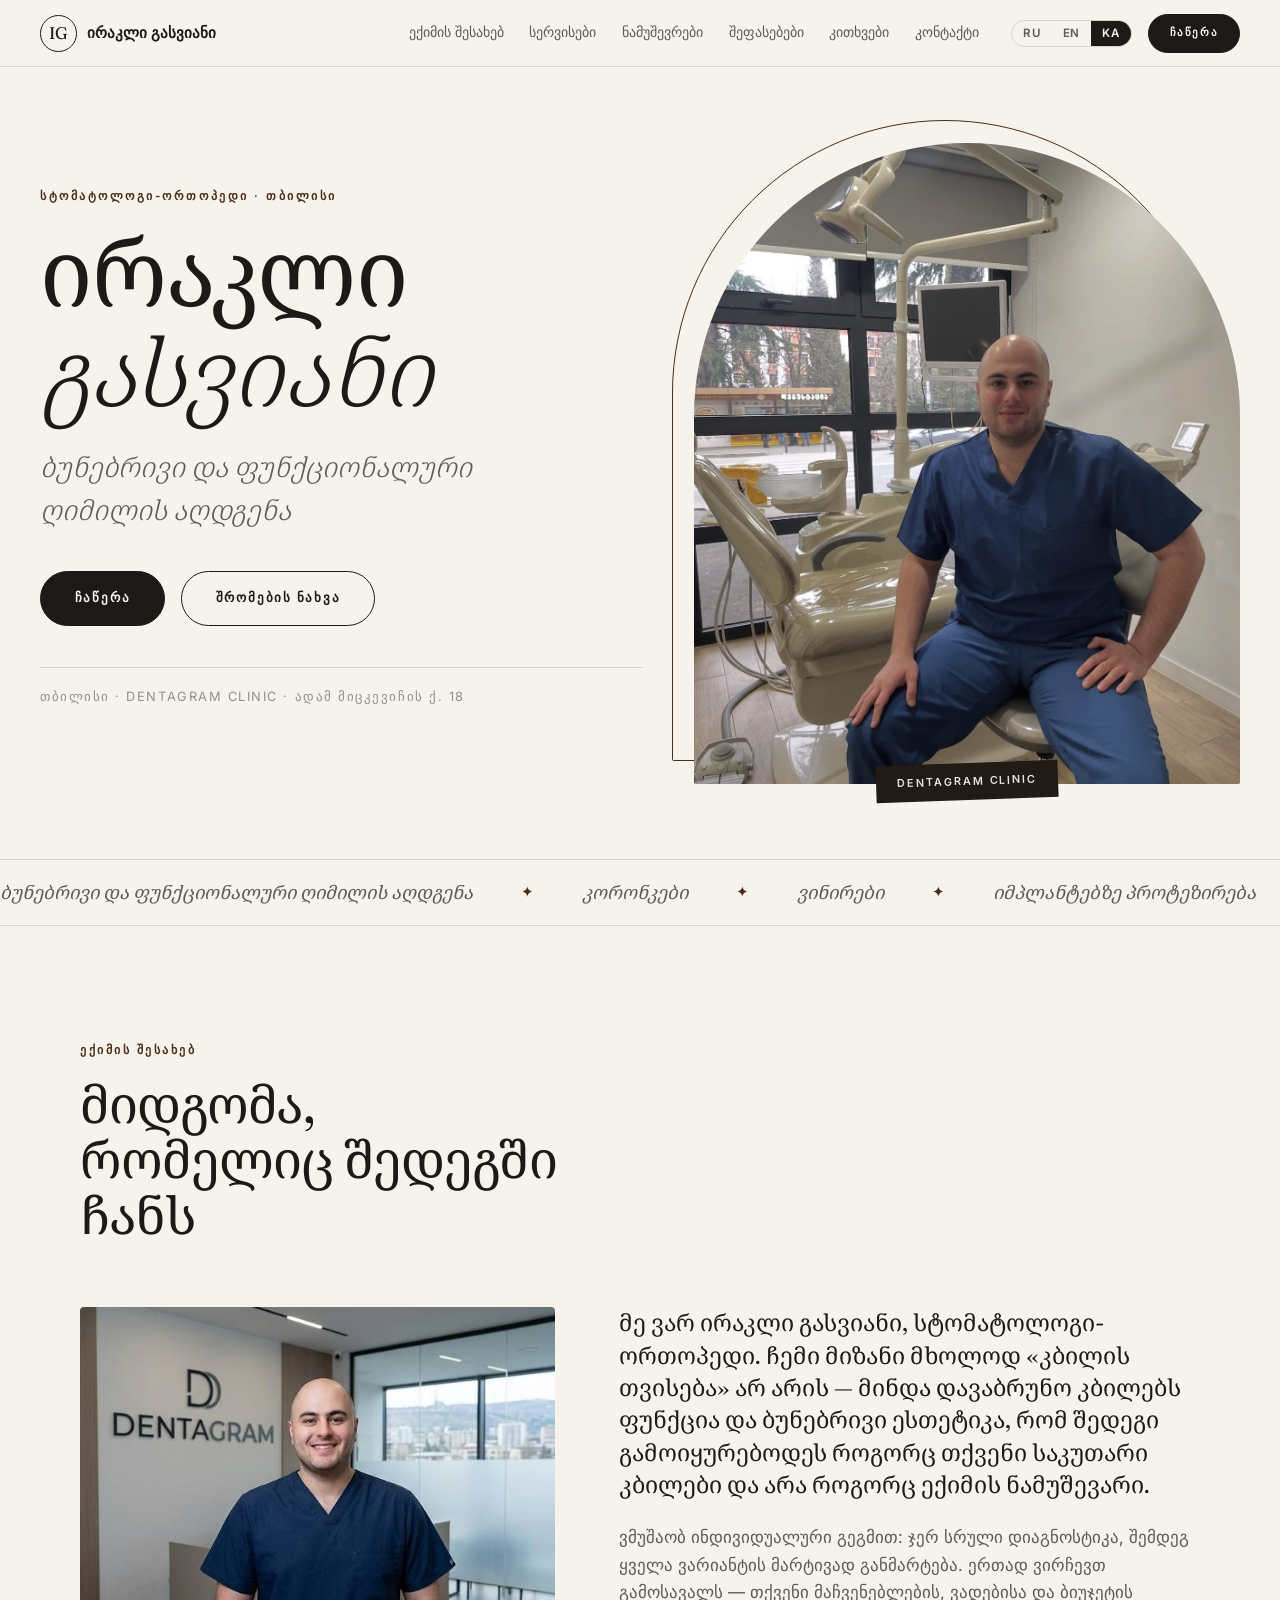
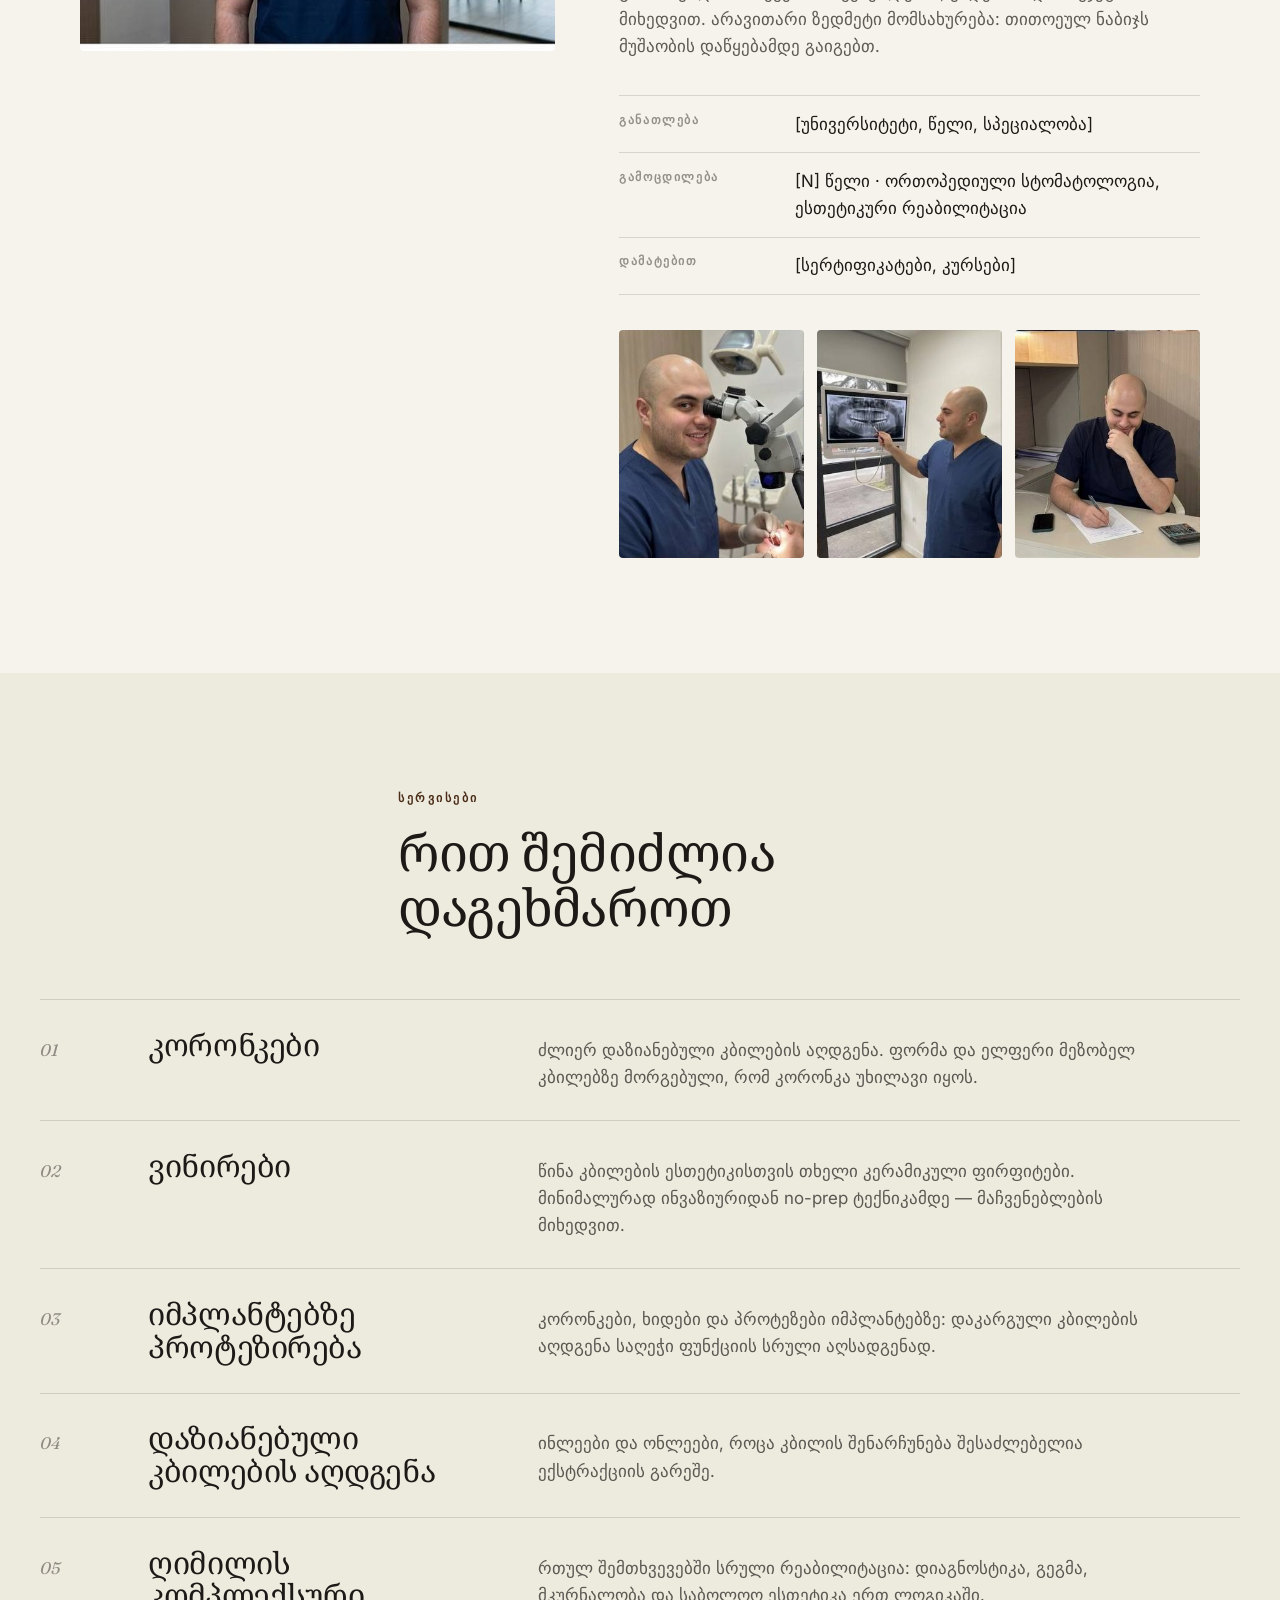
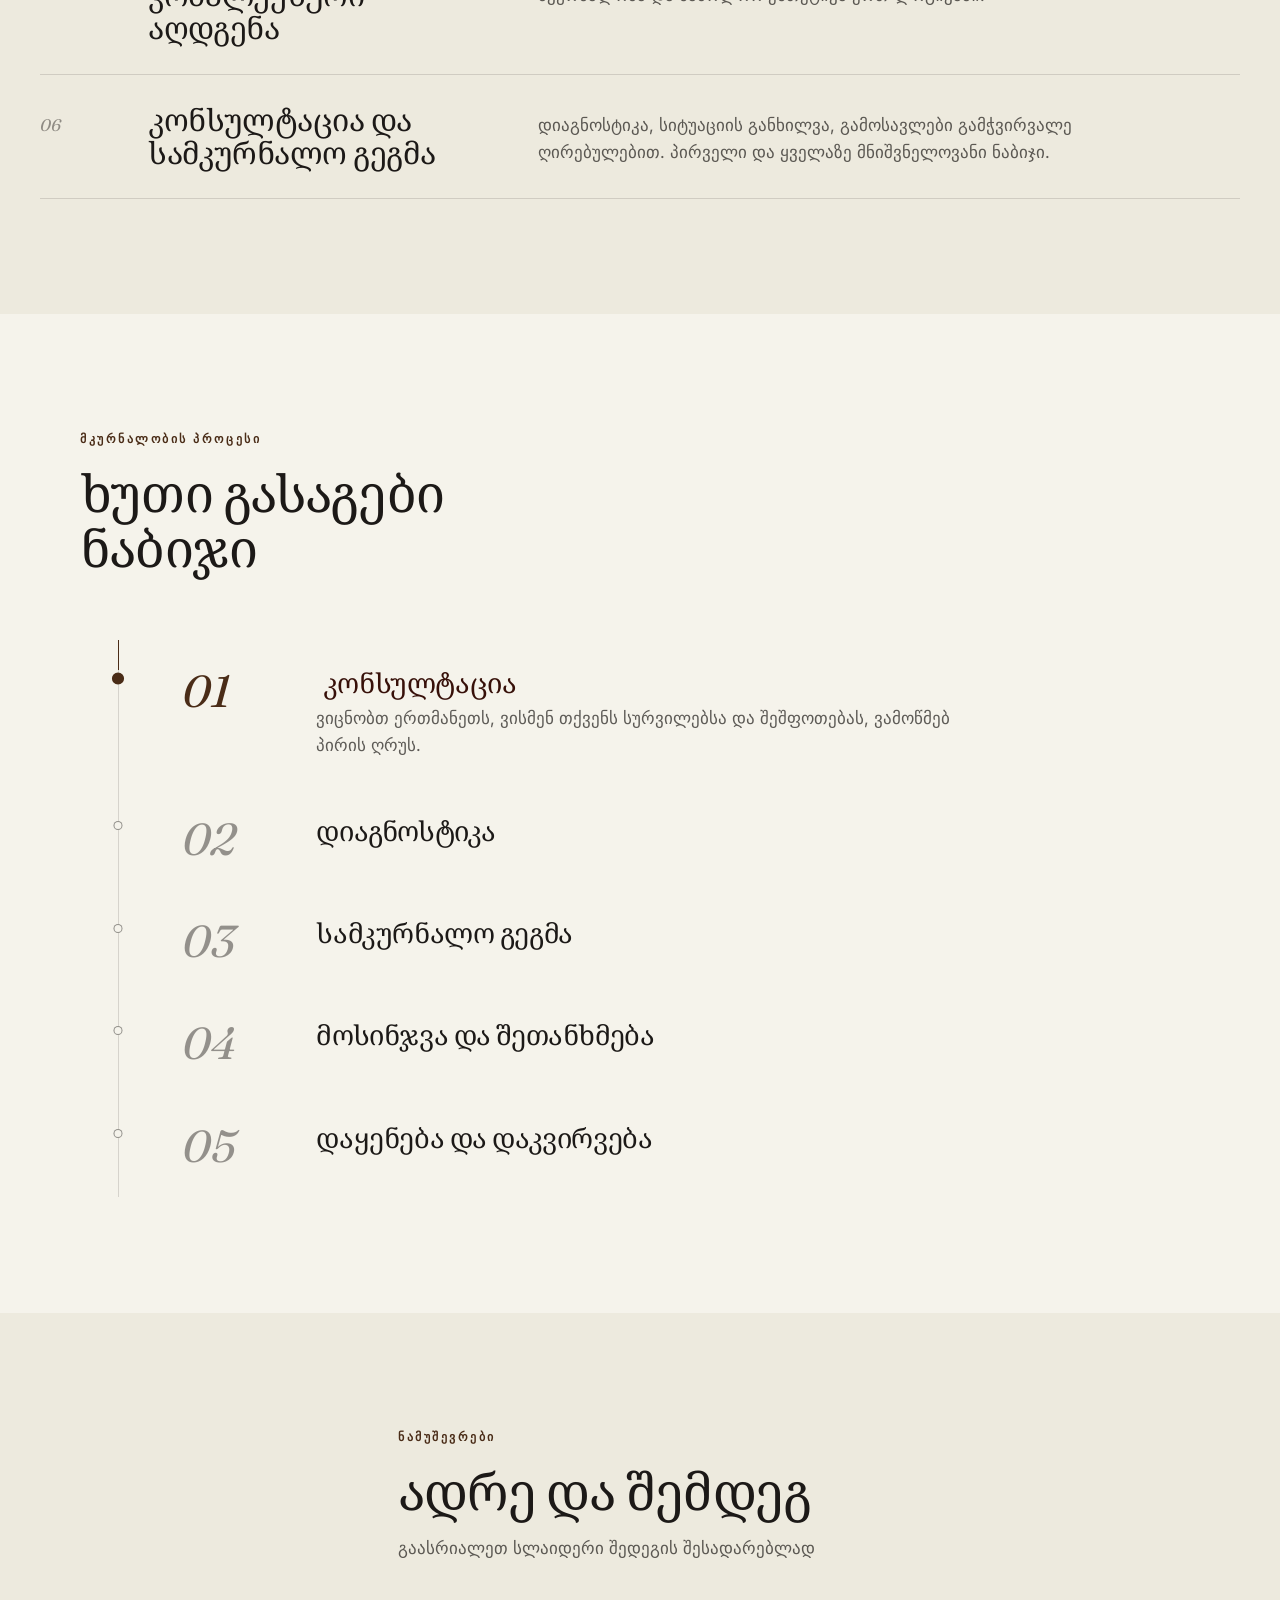
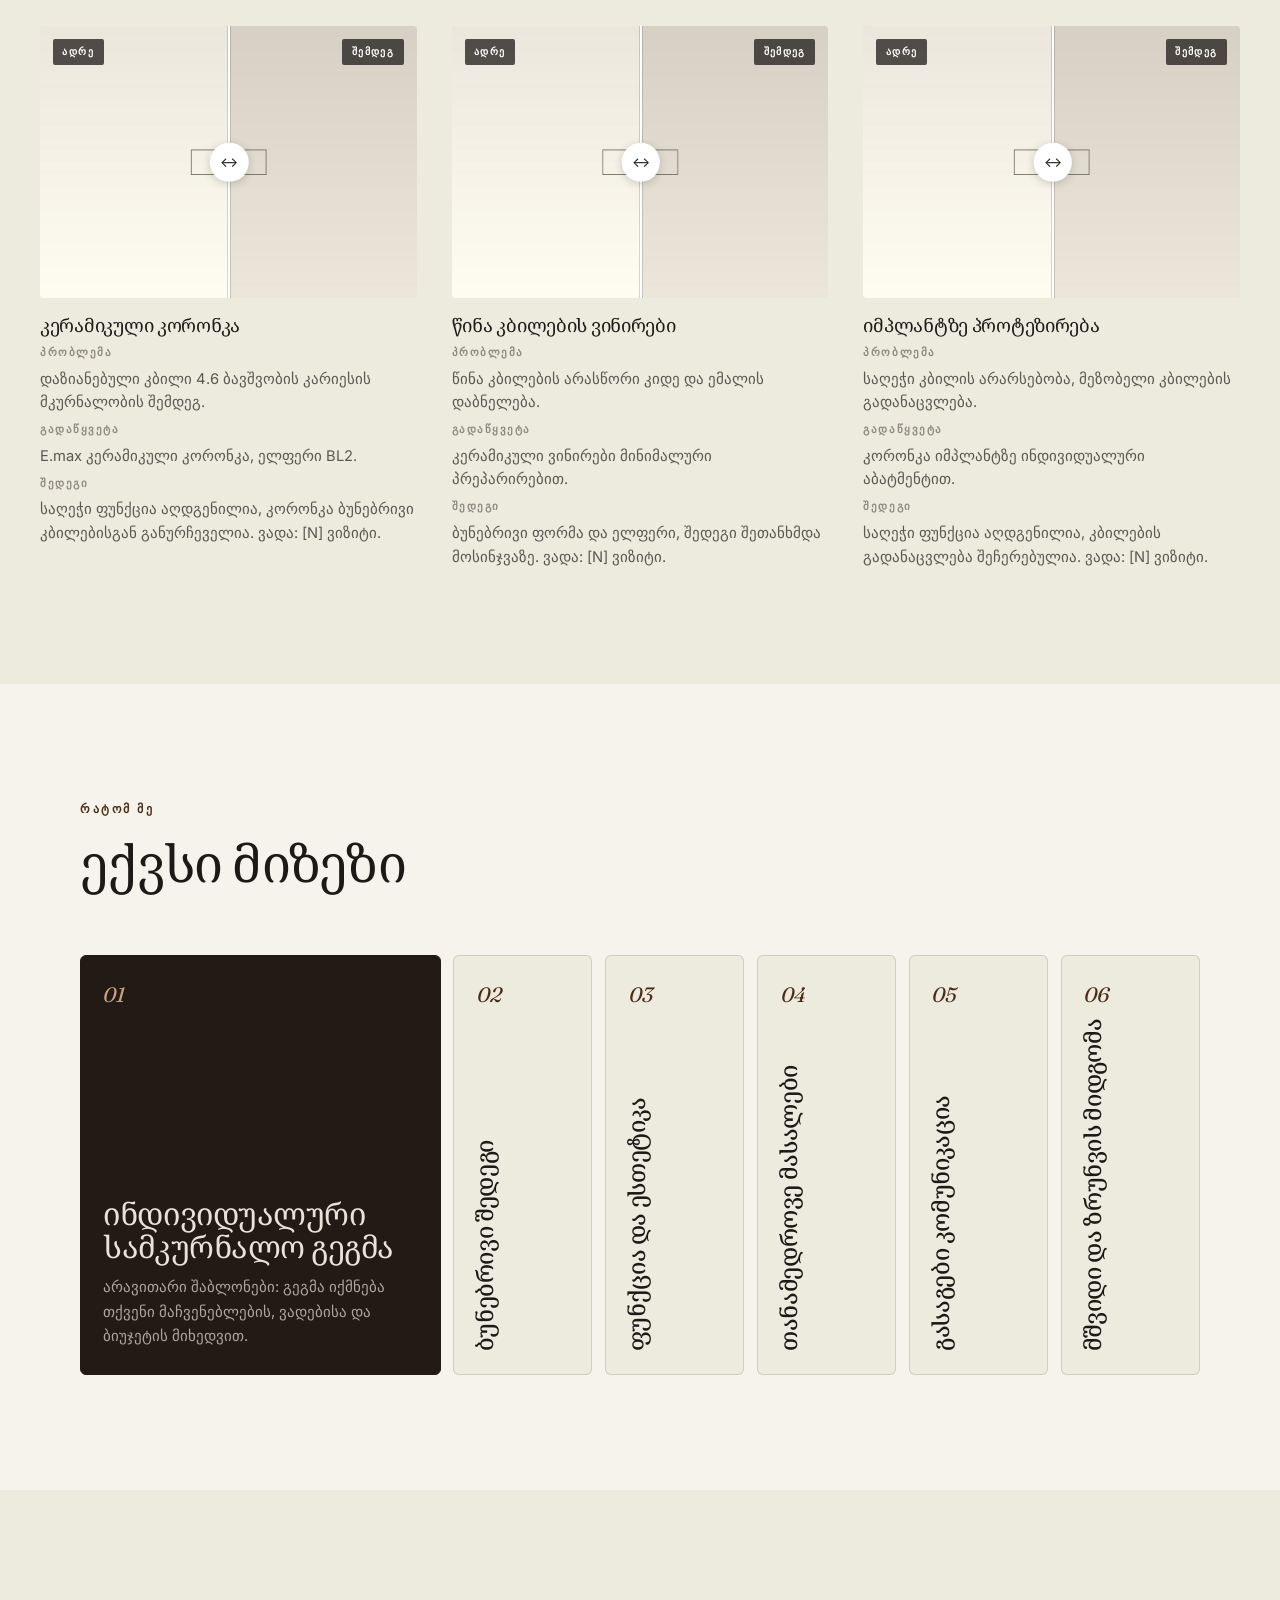
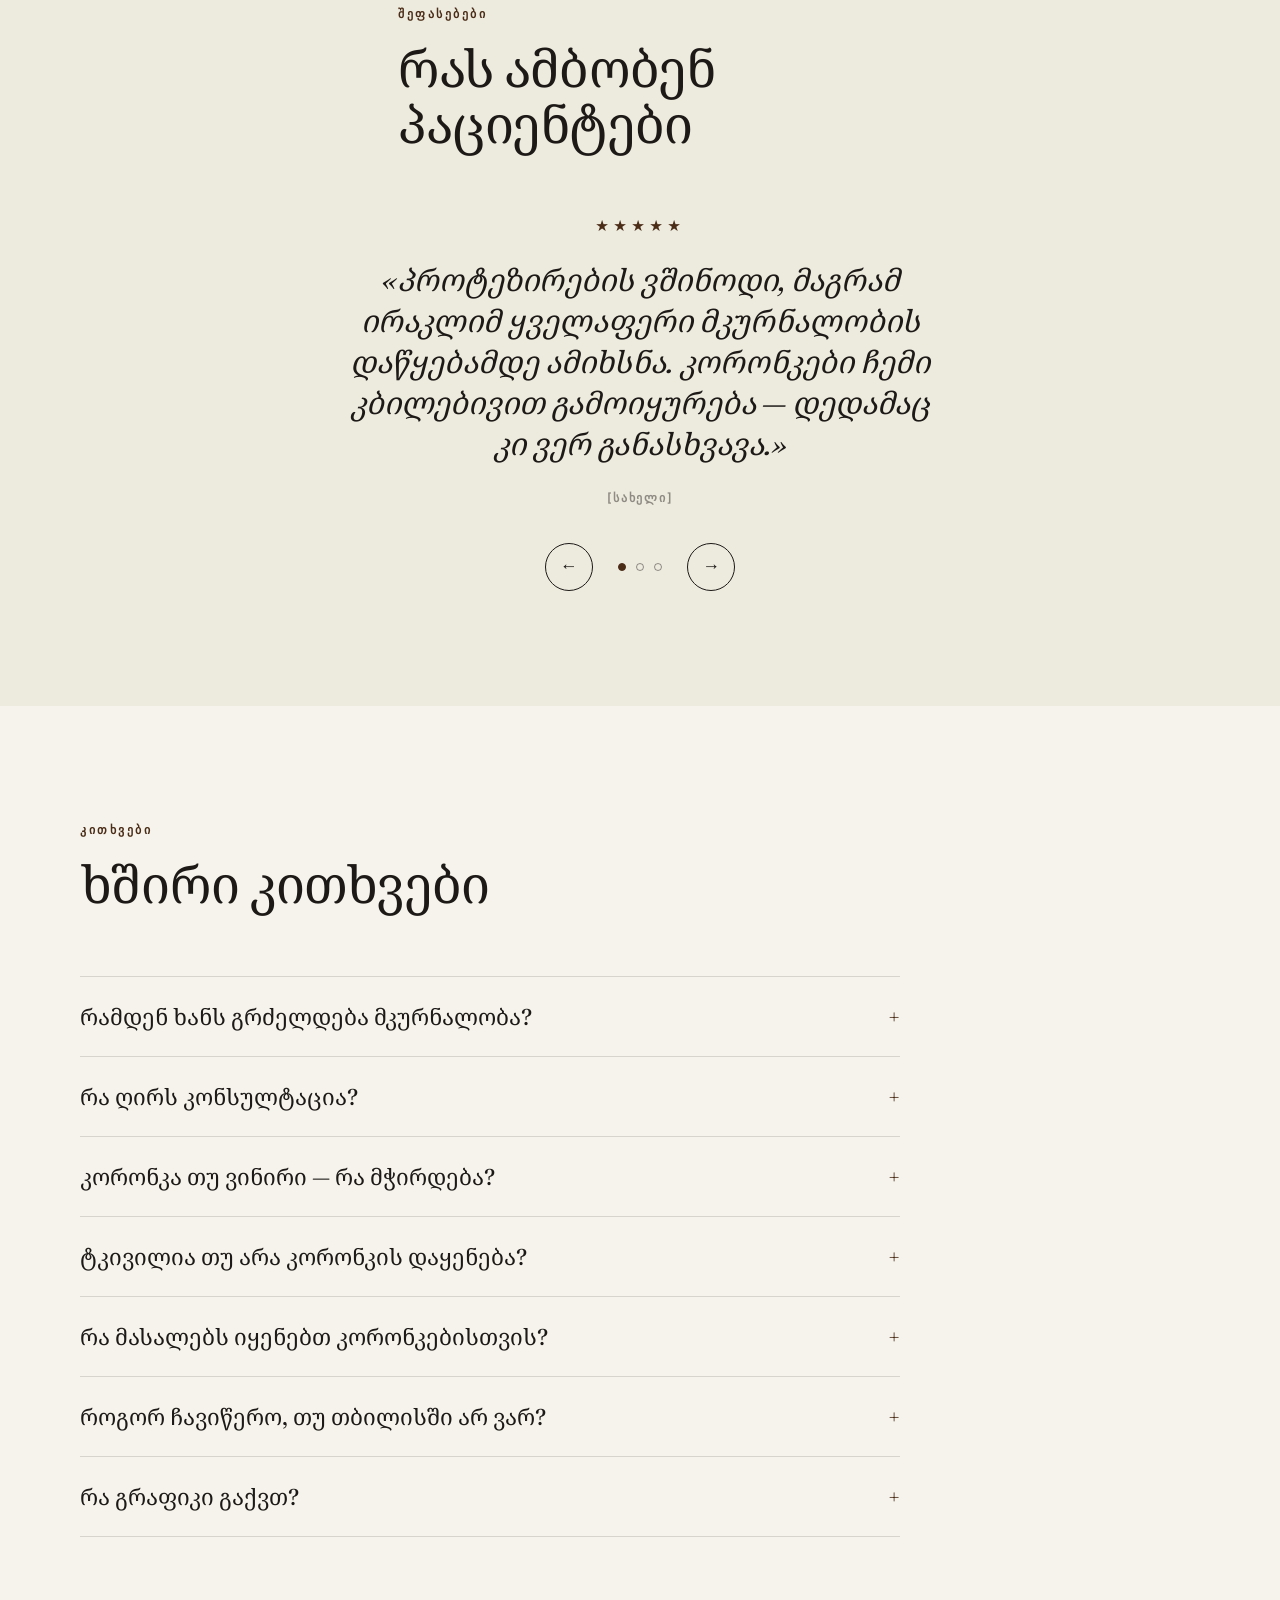
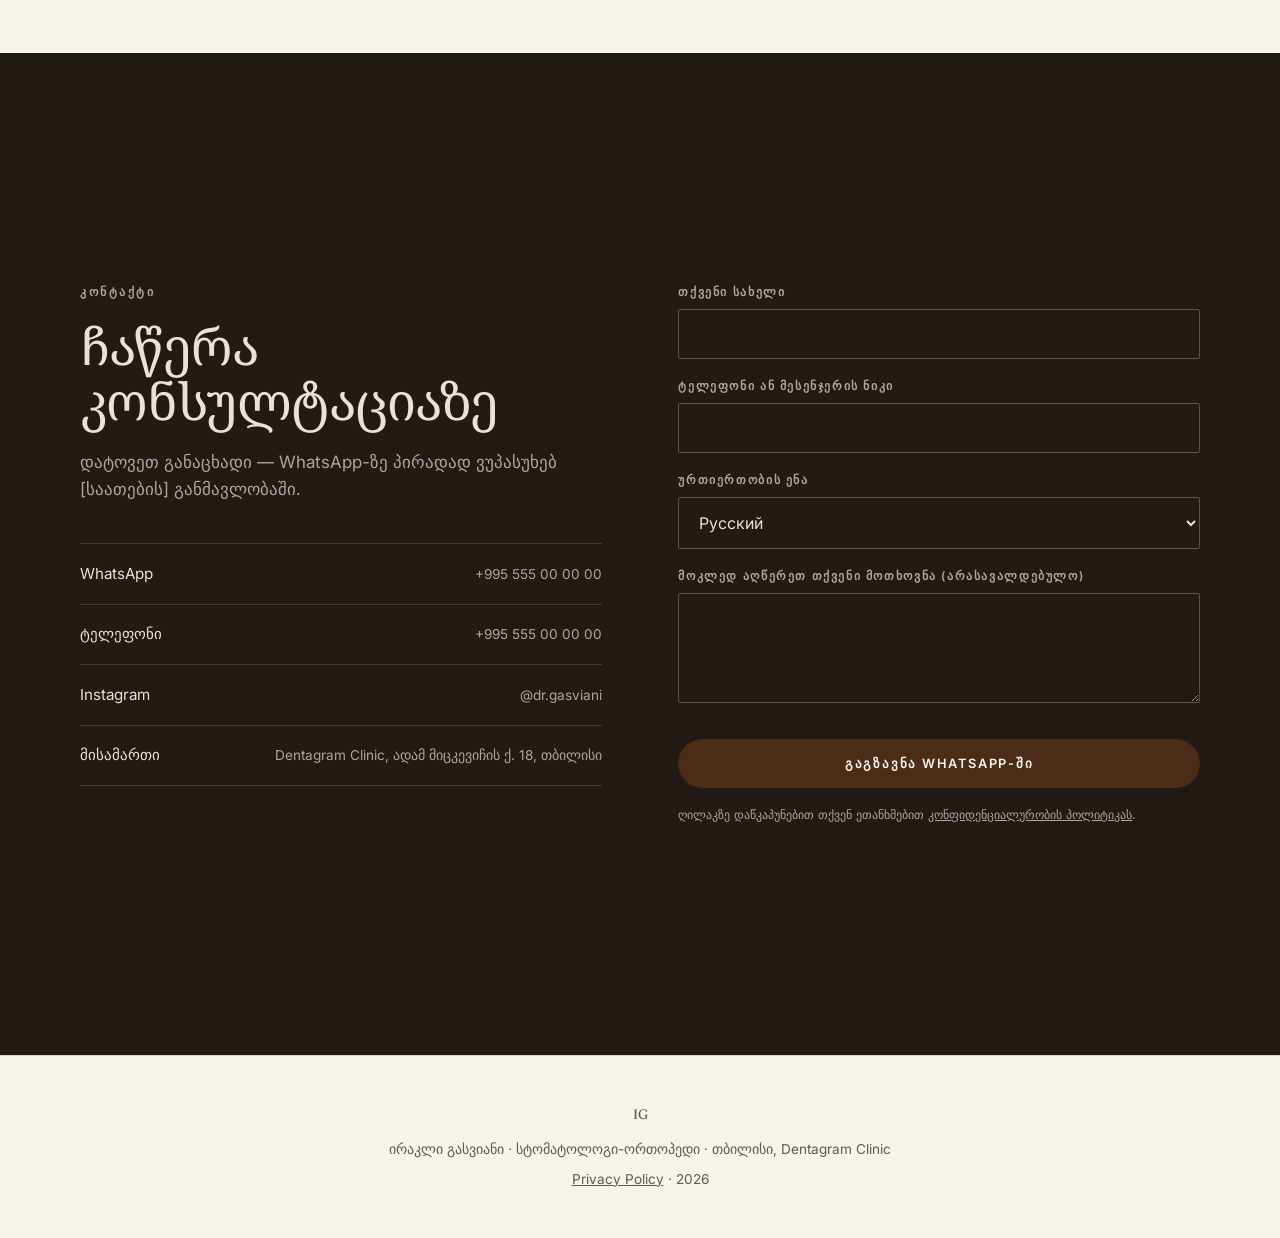
==== index.html @ 5527800e "Initial commit" ====
<!DOCTYPE html>
<html lang="ka">
<head>
<meta charset="UTF-8">
<meta name="viewport" content="width=device-width, initial-scale=1.0">

<!-- ===== SEO: title/description переключаются из js/i18n.js при смене языка.
     При переносе на свой домен замените BASE_URL в js/config.js — canonical/hreflang соберутся автоматически. ===== -->
<title>ირაკლი გასვიანი — სტომატოლოგი-ორთოპედი თბილისში | Dentagram Clinic</title>
<meta name="description" content="ირაკლი გასვიანი — სტომატოლოგი-ორთოპედი თბილისში (Dentagram Clinic). კორონკები, ვინირები, იმპლანტებზე პროტეზირება. ბუნებრივი შედეგი და გასაგები სამკურნალო გეგმა.">
<link rel="canonical" id="canonical" href="./">
<link rel="alternate" hreflang="ru" href="./?lang=ru">
<link rel="alternate" hreflang="en" href="./?lang=en">
<link rel="alternate" hreflang="ka" href="./?lang=ka">
<link rel="alternate" hreflang="x-default" href="./">

<meta property="og:type" content="website">
<meta property="og:site_name" content="Dr. Irakli Gasviani">
<meta property="og:title" id="og-title" content="ირაკლი გასვიანი — სტომატოლოგი-ორთოპედი თბილისში">
<meta property="og:description" id="og-desc" content="ბუნებრივი და ფუნქციონალური ღიმილის აღდგენა. Dentagram Clinic, თბილისი.">
<meta property="og:image" content="assets/img/hero.jpg">
<meta name="twitter:card" content="summary_large_image">

<link rel="icon" href="assets/favicon.svg" type="image/svg+xml">

<!-- Schema.org: Dentist -->
<script type="application/ld+json" id="schema-org">
{
  "@context": "https://schema.org",
  "@type": "Dentist",
  "name": "Irakli Gasviani",
  "jobTitle": "Dental Prosthodontist",
  "image": "assets/img/hero.jpg",
  "url": "./",
  "worksFor": { "@type": "MedicalClinic", "name": "Dentagram Clinic" },
  "address": {
    "@type": "PostalAddress",
    "streetAddress": "18 Adam Mitskevichi St.",
    "addressLocality": "Tbilisi",
    "addressCountry": "GE"
  },
  "geo": { "@type": "GeoCoordinates", "latitude": 41.7151, "longitude": 44.8271 },
  "medicalSpecialty": "Prosthodontics",
  "availableLanguage": ["ru", "en", "ka"],
  "sameAs": []
}
</script>

<link rel="preconnect" href="https://fonts.googleapis.com">
<link rel="preconnect" href="https://fonts.gstatic.com" crossorigin>
<link href="https://fonts.googleapis.com/css2?family=Fraunces:ital,opsz,wght@0,9..144,300;0,9..144,400;0,9..144,500;1,9..144,300;1,9..144,400&family=Inter:wght@400;500;600&family=Noto+Serif+Georgian:wght@300;400;500&family=FiraGO:wght@400;500;600&display=swap" rel="stylesheet">
<link rel="stylesheet" href="css/style.css">
</head>
<body>

<!-- ===================== HEADER ===================== -->
<header class="site-header" id="siteHeader">
  <div class="header-inner">
    <a href="#top" class="brand" aria-label="Dr. Irakli Gasviani">
      <span class="brand-mark">IG</span>
      <span class="brand-text" data-i18n="brand">Ираклий Гасвиани</span>
    </a>
    <nav class="main-nav" id="mainNav" aria-label="Navigation">
      <a href="#about" data-i18n="nav.about">О враче</a>
      <a href="#services" data-i18n="nav.services">Услуги</a>
      <a href="#cases" data-i18n="nav.cases">Работы</a>
      <a href="#reviews" data-i18n="nav.reviews">Отзывы</a>
      <a href="#faq" data-i18n="nav.faq">Вопросы</a>
      <a href="#contact" data-i18n="nav.contact">Контакты</a>
    </nav>
    <div class="header-right">
      <div class="lang-switch" role="group" aria-label="Language">
        <button type="button" data-lang="ru" class="lang-btn active">RU</button>
        <button type="button" data-lang="en" class="lang-btn">EN</button>
        <button type="button" data-lang="ka" class="lang-btn">KA</button>
      </div>
      <a href="#contact" class="btn btn-solid btn-sm header-cta" data-i18n="nav.book">Записаться</a>
      <button class="nav-toggle" id="navToggle" aria-label="Menu" aria-expanded="false">
        <span></span><span></span>
      </button>
    </div>
  </div>
</header>
<nav class="mobile-nav" id="mobileNav" aria-label="Mobile navigation">
  <a href="#about" data-i18n="nav.about">О враче</a>
  <a href="#services" data-i18n="nav.services">Услуги</a>
  <a href="#cases" data-i18n="nav.cases">Работы</a>
  <a href="#reviews" data-i18n="nav.reviews">Отзывы</a>
  <a href="#faq" data-i18n="nav.faq">Вопросы</a>
  <a href="#contact" data-i18n="nav.contact">Контакты</a>
</nav>

<main id="top">

  <!-- ===================== 1. HERO ===================== -->
  <section class="hero">
    <div class="hero-text">
      <p class="eyebrow" data-i18n="hero.eyebrow">Стоматолог-ортопед · Тбилиси</p>
      <h1 class="hero-title"><span data-i18n="hero.name">Ираклий</span> <em data-i18n="hero.surname">Гасвиани</em></h1>
      <p class="hero-slogan" data-i18n="hero.slogan">Естественное и функциональное восстановление улыбки</p>
      <div class="hero-actions">
        <a href="#contact" class="btn btn-solid" data-i18n="hero.cta1">Записаться</a>
        <a href="#cases" class="btn btn-outline" data-i18n="hero.cta2">Посмотреть работы</a>
      </div>
      <p class="hero-loc" data-i18n="hero.loc">Tbilisi · Dentagram Clinic · ул. Адама Мицкевича, 18</p>
    </div>
    <figure class="hero-photo">
      <div class="hero-photo-frame">
        <img src="assets/img/hero.jpg" alt="Ираклий Гасвиани — стоматолог-ортопед, Dentagram Clinic" width="1206" height="1491" fetchpriority="high">
      </div>
      <div class="hero-arch" aria-hidden="true"></div>
      <figcaption class="hero-badge" data-i18n="hero.badge">Dentagram Clinic</figcaption>
    </figure>
  </section>

  <!-- Бегущая строка -->
  <div class="marquee" aria-hidden="true">
    <div class="marquee-track" id="marqueeTrack"></div>
  </div>

  <!-- ===================== 2. О ВРАЧЕ ===================== -->
  <section class="section" id="about">
    <div class="section-head">
      <p class="eyebrow" data-i18n="about.eyebrow">О враче</p>
      <h2 data-i18n="about.title">Подход, который виден в результате</h2>
    </div>
    <div class="about-grid">
      <figure class="about-photo">
        <img src="assets/img/about.jpg" alt="Ираклий Гасвиани в клинике Dentagram" width="588" height="426" loading="lazy">
      </figure>
      <div class="about-body">
        <p class="lead" data-i18n="about.p1">Меня зовут Ираклий Гасвиани, я стоматолог-ортопед. Моя задача — не просто «поставить коронку», а вернуть зубам функцию и естественную эстетику, чтобы результат выглядел как ваши собственные зубы, а не как работа врача.</p>
        <p data-i18n="about.p2">Я работаю по принципу индивидуального плана: перед лечением провожу полную диагностику, объясняю все варианты простым языком и вместе с вами выбираем решение — по показаниям, срокам и бюджету. Никаких навязанных услуг: вы понимаете каждый шаг до того, как он начнётся.</p>
        <dl class="about-facts">
          <div><dt data-i18n="about.fact1k">Образование</dt><dd data-i18n="about.fact1v">[вуз, год, специальность]</dd></div>
          <div><dt data-i18n="about.fact2k">Стаж</dt><dd data-i18n="about.fact2v">[N] лет · ортопедическая стоматология, эстетическая реабилитация</dd></div>
          <div><dt data-i18n="about.fact3k">Дополнительно</dt><dd data-i18n="about.fact3v">[сертификаты, курсы]</dd></div>
        </dl>
        <div class="about-gallery">
          <img src="assets/img/work-1.jpg" alt="Работа под микроскопом" width="294" height="363" loading="lazy">
          <img src="assets/img/work-2.jpg" alt="Разбор снимка с пациентом" width="294" height="363" loading="lazy">
          <img src="assets/img/work-3.jpg" alt="Планирование лечения" width="294" height="363" loading="lazy">
        </div>
      </div>
    </div>
  </section>

  <!-- ===================== 3. УСЛУГИ ===================== -->
  <section class="section section-alt" id="services">
    <div class="section-head">
      <p class="eyebrow" data-i18n="services.eyebrow">Услуги</p>
      <h2 data-i18n="services.title">Чем я могу помочь</h2>
    </div>
    <div class="services-list" id="servicesList"><!-- рендерится из js/i18n.js --></div>
  </section>

  <!-- ===================== 4. ЭТАПЫ ===================== -->
  <section class="section" id="steps">
    <div class="section-head">
      <p class="eyebrow" data-i18n="steps.eyebrow">Как проходит лечение</p>
      <h2 data-i18n="steps.title">Пять понятных шагов</h2>
    </div>
    <ol class="steps-list" id="stepsList"><!-- рендерится из js/i18n.js --></ol>
  </section>

  <!-- ===================== 5. КЕЙСЫ ДО/ПОСЛЕ ===================== -->
  <section class="section section-alt" id="cases">
    <div class="section-head">
      <p class="eyebrow" data-i18n="cases.eyebrow">Работы</p>
      <h2 data-i18n="cases.title">До и после</h2>
      <p class="section-sub" data-i18n="cases.sub">Потяните ползунок, чтобы сравнить результат</p>
    </div>
    <div class="cases-grid" id="casesGrid"><!-- рендерится из js/i18n.js, фото — js/config.js --></div>
  </section>

  <!-- ===================== 6. ПРЕИМУЩЕСТВА ===================== -->
  <section class="section" id="advantages">
    <div class="section-head">
      <p class="eyebrow" data-i18n="adv.eyebrow">Почему ко мне</p>
      <h2 data-i18n="adv.title">Шесть причин</h2>
    </div>
    <div class="adv-acc" id="advGrid"><!-- рендерится из js/i18n.js --></div>
  </section>

  <!-- ===================== 7. ОТЗЫВЫ ===================== -->
  <section class="section section-alt" id="reviews">
    <div class="section-head">
      <p class="eyebrow" data-i18n="reviews.eyebrow">Отзывы</p>
      <h2 data-i18n="reviews.title">Что говорят пациенты</h2>
    </div>
    <div class="reviews-grid" id="reviewsGrid"><!-- тестовые отзывы из js/i18n.js — заменить на реальные --></div>
  </section>

  <!-- ===================== 8. FAQ ===================== -->
  <section class="section" id="faq">
    <div class="section-head">
      <p class="eyebrow" data-i18n="faq.eyebrow">Вопросы</p>
      <h2 data-i18n="faq.title">Частые вопросы</h2>
    </div>
    <div class="faq-list" id="faqList"><!-- рендерится из js/i18n.js --></div>
  </section>

  <!-- ===================== 9. КОНТАКТЫ / ЗАПИСЬ ===================== -->
  <section class="section section-dark" id="contact">
    <div class="contact-grid">
      <div class="contact-info">
        <p class="eyebrow" data-i18n="contact.eyebrow">Контакты</p>
        <h2 data-i18n="contact.title">Записаться на консультацию</h2>
        <p data-i18n="contact.sub">Оставьте заявку — отвечу лично в WhatsApp в течение [часов].</p>
        <ul class="contact-links">
          <li><a id="whatsappLink" href="#" target="_blank" rel="noopener" data-track="whatsapp_click"><span data-i18n="contact.whatsapp">WhatsApp</span><span class="contact-value" id="whatsappValue"></span></a></li>
          <li><a id="phoneLink" href="#" data-track="phone_click"><span data-i18n="contact.phone">Телефон</span><span class="contact-value" id="phoneValue"></span></a></li>
          <li><a id="instagramLink" href="#" target="_blank" rel="noopener" data-track="instagram_click"><span>Instagram</span><span class="contact-value" id="instagramValue"></span></a></li>
          <li><a id="mapLink" href="#" target="_blank" rel="noopener" data-track="map_click"><span data-i18n="contact.address">Адрес</span><span class="contact-value" data-i18n="contact.addressValue">Dentagram Clinic, ул. Адама Мицкевича, 18, Тбилиси</span></a></li>
        </ul>
      </div>
      <form class="contact-form" id="bookingForm" novalidate>
        <div class="form-row">
          <label for="f-name" data-i18n="form.name">Ваше имя</label>
          <input type="text" id="f-name" name="name" required autocomplete="name">
        </div>
        <div class="form-row">
          <label for="f-contact" data-i18n="form.contact">Телефон или ник в мессенджере</label>
          <input type="text" id="f-contact" name="contact" required autocomplete="tel">
        </div>
        <div class="form-row">
          <label for="f-lang" data-i18n="form.lang">Язык общения</label>
          <select id="f-lang" name="language">
            <option value="RU">Русский</option>
            <option value="EN">English</option>
            <option value="KA">ქართული</option>
          </select>
        </div>
        <div class="form-row">
          <label for="f-msg" data-i18n="form.msg">Опишите кратко ваш запрос (необязательно)</label>
          <textarea id="f-msg" name="message" rows="4"></textarea>
        </div>
        <!-- Капча: вставьте ключ сайта в js/config.js (RECAPTCHA_SITE_KEY) -->
        <div class="form-row"><div id="captchaContainer"></div></div>
        <button type="submit" class="btn btn-accent btn-full" data-i18n="form.submit">Отправить в WhatsApp</button>
        <p class="form-note" data-i18n="form.note">Нажимая кнопку, вы соглашаетесь с <a href="privacy.html" target="_blank">политикой конфиденциальности</a>.</p>
        <p class="form-error" id="formError" role="alert" hidden></p>
      </form>
    </div>
  </section>

</main>

<footer class="site-footer">
  <div class="footer-inner">
    <p class="footer-brand">IG</p>
    <p data-i18n="footer.line">Ираклий Гасвиани · стоматолог-ортопед · Тбилиси, Dentagram Clinic</p>
    <p class="footer-links"><a href="privacy.html" data-i18n="footer.privacy">Privacy Policy</a> · <span id="year"></span></p>
  </div>
</footer>

<script src="js/config.js"></script>
<script src="js/i18n.js"></script>
<script src="js/main.js"></script>
</body>
</html>
---- css/style.css ----
/* ===== Dr. Irakli Gasviani — one-page site ===== */
:root{
  --cream:#f5f3eb;
  --cream-2:#edeade;
  --ink:#1c1917;
  --ink-70:rgba(28,25,23,.7);
  --ink-45:rgba(28,25,23,.45);
  --line:rgba(28,25,23,.14);
  --choc:#4a2c17;
  --choc-deep:#371009;
  --dark:#221a15;
  --dark-text:#e8e3d8;
  --dark-70:rgba(232,227,216,.7);
  --serif:'Fraunces','Noto Serif Georgian',Georgia,'Times New Roman',serif;
  --sans:'Inter','FiraGO',-apple-system,'Segoe UI',sans-serif;
  --ease:cubic-bezier(.19,1,.22,1);
}
*{margin:0;padding:0;box-sizing:border-box}
html{scroll-behavior:smooth}
body{
  background:var(--cream);color:var(--ink);
  font-family:var(--sans);font-size:17px;line-height:1.6;
  -webkit-font-smoothing:antialiased;text-rendering:optimizeLegibility;
}
img{max-width:100%;height:auto;display:block}
a{color:inherit;text-decoration:none}
h1,h2,h3{font-family:var(--serif);font-weight:400;line-height:1.08;letter-spacing:-.015em}
h2{font-size:clamp(2rem,4.6vw,3.2rem)}
h2 em,h1 em{font-style:italic;font-weight:300}
.eyebrow{
  font-family:var(--sans);font-size:.72rem;font-weight:600;
  text-transform:uppercase;letter-spacing:.22em;color:var(--choc);
  margin-bottom:1.1rem;
}
.section-dark .eyebrow{color:#c9a37e}
.section{max-width:1200px;margin:0 auto;padding:clamp(4rem,9vw,7.5rem) clamp(1.25rem,4vw,2.5rem)}
.section-alt{background:var(--cream-2);max-width:none}
.section-alt>*{max-width:1200px;margin-left:auto;margin-right:auto}
.section-head{margin-bottom:clamp(2.5rem,5vw,4rem);max-width:44ch}
.section-sub{color:var(--ink-70);margin-top:1rem}

/* ===== Header ===== */
.site-header{
  position:sticky;top:0;z-index:50;background:rgba(245,243,235,.88);
  backdrop-filter:blur(12px);border-bottom:1px solid var(--line);
}
.header-inner{
  max-width:1280px;margin:0 auto;display:flex;align-items:center;gap:2rem;
  padding:.85rem clamp(1.25rem,4vw,2.5rem);
}
.brand{display:flex;align-items:center;gap:.65rem;margin-right:auto}
.brand-mark{
  font-family:var(--serif);font-size:1.05rem;width:2.3rem;height:2.3rem;
  border:1px solid var(--ink);border-radius:50%;display:grid;place-items:center;
}
.brand-text{font-weight:600;font-size:.95rem}
.main-nav{display:flex;gap:1.6rem}
.mobile-nav{display:none}
.main-nav a{font-size:.85rem;font-weight:500;color:var(--ink-70);transition:color .2s}
.main-nav a:hover{color:var(--ink)}
.header-right{display:flex;align-items:center;gap:1rem}
.lang-switch{display:flex;border:1px solid var(--line);border-radius:999px;overflow:hidden}
.lang-btn{
  border:0;background:transparent;padding:.35rem .7rem;font-family:var(--sans);
  font-size:.72rem;font-weight:600;letter-spacing:.06em;cursor:pointer;color:var(--ink-70);
}
.lang-btn.active{background:var(--ink);color:var(--cream)}
.nav-toggle{display:none;background:none;border:0;cursor:pointer;flex-direction:column;gap:5px;padding:.4rem}
.nav-toggle span{width:22px;height:2px;background:var(--ink);transition:transform .3s var(--ease),opacity .2s}

/* ===== Buttons ===== */
.btn{
  display:inline-block;font-family:var(--sans);font-size:.8rem;font-weight:600;
  letter-spacing:.14em;text-transform:uppercase;padding:1rem 2.1rem;border-radius:999px;
  border:1px solid var(--ink);cursor:pointer;transition:background .3s var(--ease),color .3s var(--ease),border-color .3s;
  text-align:center;
}
.btn-solid{background:var(--ink);color:var(--cream)}
.btn-solid:hover{background:transparent;color:var(--ink)}
.btn-outline{background:transparent;color:var(--ink)}
.btn-outline:hover{background:var(--ink);color:var(--cream)}
.btn-accent{background:var(--choc);border-color:var(--choc);color:var(--cream)}
.btn-accent:hover{background:var(--choc-deep);border-color:var(--choc-deep)}
.btn-sm{padding:.6rem 1.3rem;font-size:.7rem}
.btn-full{width:100%}

/* ===== Hero ===== */
.hero{
  max-width:1280px;margin:0 auto;min-height:min(88vh,900px);
  display:grid;grid-template-columns:1.05fr .95fr;align-items:stretch;
  padding:clamp(2rem,5vw,4rem) clamp(1.25rem,4vw,2.5rem);gap:clamp(2rem,4vw,4rem);
}
.hero-text{display:flex;flex-direction:column;justify-content:center;padding-bottom:2rem}
.hero-title{font-size:clamp(3rem,8vw,5.8rem);margin-bottom:1.4rem;font-weight:400;letter-spacing:-.01em}
.hero-slogan{font-family:var(--serif);font-size:clamp(1.25rem,2.4vw,1.7rem);font-weight:300;font-style:italic;color:var(--ink-70);max-width:26ch;margin-bottom:2.4rem}
.hero-actions{display:flex;gap:1rem;flex-wrap:wrap;margin-bottom:2.6rem}
.hero-loc{font-size:.8rem;letter-spacing:.12em;text-transform:uppercase;color:var(--ink-45);border-top:1px solid var(--line);padding-top:1.2rem}

/* фото в арочной рамке с декоративным контуром */
.hero-photo{position:relative;align-self:center;aspect-ratio:4/4.7}
.hero-photo-frame{
  position:absolute;inset:0;overflow:hidden;
  border-radius:999px 999px 6px 6px;
}
.hero-photo-frame img{width:100%;height:100%;object-fit:cover;object-position:center 22%;transition:transform 1.2s var(--ease)}
.hero-photo:hover .hero-photo-frame img{transform:scale(1.04)}
.hero-arch{
  position:absolute;inset:-1.4rem 1.4rem 1.4rem -1.4rem;z-index:-1;
  border:1px solid var(--choc);border-radius:999px 999px 6px 6px;
}
.hero-badge{
  position:absolute;left:50%;bottom:-1rem;transform:translateX(-50%) rotate(-2deg);
  background:var(--dark);color:var(--dark-text);
  padding:.6rem 1.3rem;font-size:.68rem;font-weight:600;letter-spacing:.18em;text-transform:uppercase;
  white-space:nowrap;
}

/* ===== Бегущая строка ===== */
.marquee{
  overflow:hidden;border-top:1px solid var(--line);border-bottom:1px solid var(--line);
  padding:1.1rem 0;background:var(--cream);
}
.marquee-track{
  display:flex;gap:3rem;width:max-content;
  animation:marquee 40s linear infinite;
  font-family:var(--serif);font-size:1.15rem;font-style:italic;color:var(--ink-70);white-space:nowrap;
}
.marquee-track span{display:flex;align-items:center;gap:3rem}
.marquee-track i{font-style:normal;color:var(--choc);font-size:.8em}
@keyframes marquee{to{transform:translateX(-50%)}}
@media (prefers-reduced-motion:reduce){.marquee-track{animation:none}}

/* ===== About ===== */
.about-grid{display:grid;grid-template-columns:.9fr 1.1fr;gap:clamp(2rem,5vw,5rem)}
.about-photo img{border-radius:4px;position:sticky;top:110px}
.about-body .lead{font-family:var(--serif);font-size:clamp(1.2rem,2vw,1.45rem);line-height:1.4;margin-bottom:1.4rem}
.about-body>p+p{color:var(--ink-70)}
.about-facts{margin:2.2rem 0;border-top:1px solid var(--line)}
.about-facts>div{display:grid;grid-template-columns:160px 1fr;gap:1rem;padding:.9rem 0;border-bottom:1px solid var(--line)}
.about-facts dt{font-size:.72rem;font-weight:600;text-transform:uppercase;letter-spacing:.14em;color:var(--ink-45)}
.about-gallery{display:grid;grid-template-columns:repeat(3,1fr);gap:.8rem}
.about-gallery img{border-radius:4px}

/* ===== Services ===== */
.services-list{border-top:1px solid var(--line)}
.service{
  display:grid;grid-template-columns:70px 1fr 2fr;gap:clamp(1rem,3vw,3rem);align-items:baseline;
  padding:1.8rem 0;border-bottom:1px solid var(--line);
}
.service-num{font-family:var(--serif);font-style:italic;color:var(--ink-45);font-size:1.05rem}
.service h3{font-size:clamp(1.3rem,2.4vw,1.9rem)}
.service p{color:var(--ink-70);max-width:56ch}

/* ===== Steps: интерактивный таймлайн ===== */
.steps-list{list-style:none;position:relative;padding-left:clamp(3.5rem,8vw,7rem)}
.steps-line{
  position:absolute;left:clamp(1.4rem,3vw,2.6rem);top:0;bottom:0;width:1px;background:var(--line);
}
.steps-progress{
  position:absolute;left:clamp(1.4rem,3vw,2.6rem);top:0;width:1px;background:var(--choc);
  height:0;transition:height .8s var(--ease);
}
.step{
  position:relative;display:grid;grid-template-columns:110px 1fr;gap:1.5rem;
  padding:1.8rem 0;cursor:pointer;
}
.step::before{
  content:counter(step,decimal-leading-zero);counter-increment:step;
  font-family:var(--serif);font-style:italic;
  font-size:clamp(1.8rem,3.5vw,2.8rem);color:var(--ink-45);line-height:1;
  transition:color .4s;
}
.steps-list{counter-reset:step}
.step::after{display:none}
.step h3{font-size:clamp(1.3rem,2.2vw,1.7rem);margin-bottom:.4rem;transition:transform .5s var(--ease),color .4s}
.step p{color:var(--ink-70);max-width:60ch;max-height:0;overflow:hidden;opacity:0;transition:max-height .6s var(--ease),opacity .5s}
.step.active::before{color:var(--choc)}
.step.active h3{transform:translateX(.4rem);color:var(--choc-deep)}
.step.active p{max-height:200px;opacity:1}
.step .step-marker{
  position:absolute;left:calc(-1 * clamp(3.5rem,8vw,7rem) + clamp(1.4rem,3vw,2.6rem));top:2.1rem;
  width:9px;height:9px;border-radius:50%;background:var(--cream);border:1px solid var(--ink-45);
  transform:translateX(-50%);transition:background .4s,border-color .4s,transform .4s;
}
.step.active .step-marker{background:var(--choc);border-color:var(--choc);transform:translateX(-50%) scale(1.35)}

/* ===== Cases ===== */
.cases-grid{display:grid;grid-template-columns:repeat(auto-fit,minmax(300px,1fr));gap:2.2rem}
.case{display:flex;flex-direction:column;gap:1.1rem}
.ba-slider{
  position:relative;aspect-ratio:900/650;overflow:hidden;border-radius:4px;
  touch-action:pan-y;cursor:ew-resize;user-select:none;background:var(--cream-2);
}
.ba-slider img{position:absolute;inset:0;width:100%;height:100%;object-fit:cover;pointer-events:none}
.ba-after-wrap{position:absolute;inset:0;overflow:hidden;width:50%}
.ba-after-wrap img{width:200%;max-width:none;height:100%;object-fit:cover}
.ba-handle{
  position:absolute;top:0;bottom:0;left:50%;width:2px;background:#fff;
  box-shadow:0 0 0 1px rgba(0,0,0,.15);pointer-events:none;
}
.ba-handle::after{
  content:"↔";position:absolute;top:50%;left:50%;transform:translate(-50%,-50%);
  width:2.4rem;height:2.4rem;border-radius:50%;background:#fff;color:var(--ink);
  display:grid;place-items:center;font-size:.85rem;box-shadow:0 2px 8px rgba(0,0,0,.18);
}
.ba-tag{
  position:absolute;top:.8rem;font-size:.62rem;font-weight:600;letter-spacing:.14em;text-transform:uppercase;
  background:rgba(28,25,23,.75);color:#fff;padding:.3rem .6rem;border-radius:2px;pointer-events:none;
}
.ba-tag.before{left:.8rem}.ba-tag.after{right:.8rem}
.case-text h3{font-size:1.15rem;margin-bottom:.5rem}
.case-text dl{display:grid;gap:.4rem;font-size:.92rem}
.case-text dt{font-size:.68rem;font-weight:600;text-transform:uppercase;letter-spacing:.14em;color:var(--ink-45)}
.case-text dd{color:var(--ink-70)}

/* ===== Advantages ===== */
.adv-grid{display:grid;grid-template-columns:repeat(auto-fit,minmax(280px,1fr));gap:0;border-top:1px solid var(--line);border-left:1px solid var(--line)}
.adv{padding:2rem 1.6rem;border-right:1px solid var(--line);border-bottom:1px solid var(--line)}
.adv h3{font-size:1.15rem;margin-bottom:.6rem}
.adv p{font-size:.92rem;color:var(--ink-70)}

/* ===== Advantages: горизонтальный аккордеон ===== */
.adv-acc{display:flex;gap:.8rem;height:420px}
.adv-item{
  position:relative;flex:1;overflow:hidden;border-radius:6px;cursor:pointer;
  background:var(--cream-2);border:1px solid var(--line);
  transition:flex .8s var(--ease),background .5s;
  display:flex;flex-direction:column;justify-content:flex-end;
  padding:1.6rem 1.4rem;min-width:0;
}
.adv-item:hover{flex:1.6}
.adv-item.active{flex:3.4;background:var(--dark);border-color:var(--dark)}
.adv-num{
  position:absolute;top:1.4rem;left:1.4rem;
  font-family:var(--serif);font-style:italic;font-size:1.3rem;color:var(--choc);
  transition:color .5s;
}
.adv-item.active .adv-num{color:#c9a37e}
.adv-title{
  font-family:var(--serif);font-size:1.45rem;line-height:1.15;font-weight:500;
  writing-mode:vertical-rl;transform:rotate(180deg);
  position:absolute;bottom:1.4rem;left:1.1rem;white-space:nowrap;
  transition:opacity .4s;
}
.adv-item.active .adv-title{opacity:0;pointer-events:none}
.adv-body{
  opacity:0;transform:translateY(14px);transition:opacity .5s .25s,transform .5s .25s;
  color:var(--dark-text);max-width:34ch;min-width:240px;
}
.adv-body h3{font-size:clamp(1.5rem,2.4vw,2rem);margin-bottom:.7rem;font-weight:400}
.adv-body p{font-size:.95rem;color:var(--dark-70)}
.adv-item.active .adv-body{opacity:1;transform:none}

/* ===== Reviews: карусель ===== */
.reviews-carousel{position:relative;overflow:hidden}
.reviews-track{display:flex;transition:transform .7s var(--ease)}
.review{
  flex:0 0 100%;padding:0 clamp(0px,4vw,60px);box-sizing:border-box;
  display:flex;flex-direction:column;gap:1.4rem;text-align:center;align-items:center;
}
.review blockquote{
  font-family:var(--serif);font-size:clamp(1.3rem,2.6vw,1.9rem);line-height:1.35;
  font-weight:400;font-style:italic;max-width:30ch;
}
.review cite{font-style:normal;font-size:.78rem;font-weight:600;letter-spacing:.14em;text-transform:uppercase;color:var(--ink-45)}
.review-stars{color:var(--choc);letter-spacing:.3em;font-size:.85rem}
.carousel-nav{display:flex;align-items:center;justify-content:center;gap:1.6rem;margin-top:2.2rem}
.carousel-btn{
  width:3rem;height:3rem;border-radius:50%;border:1px solid var(--ink);
  background:transparent;cursor:pointer;font-size:1.1rem;color:var(--ink);
  transition:background .3s,color .3s;display:grid;place-items:center;
}
.carousel-btn:hover{background:var(--ink);color:var(--cream)}
.carousel-dots{display:flex;gap:.6rem}
.carousel-dots button{
  width:8px;height:8px;border-radius:50%;border:1px solid var(--ink-45);
  background:transparent;cursor:pointer;padding:0;transition:background .3s,border-color .3s;
}
.carousel-dots button.active{background:var(--choc);border-color:var(--choc)}

/* ===== FAQ ===== */
.faq-list{border-top:1px solid var(--line);max-width:820px}
.faq-item{border-bottom:1px solid var(--line)}
.faq-q{
  width:100%;background:none;border:0;cursor:pointer;text-align:left;
  display:flex;justify-content:space-between;align-items:center;gap:1.5rem;
  padding:1.5rem 0;font-family:var(--serif);font-size:clamp(1.1rem,2vw,1.4rem);color:var(--ink);
}
.faq-q .faq-icon{font-size:1.4rem;font-weight:300;transition:transform .35s var(--ease);color:var(--choc);flex-shrink:0}
.faq-item.open .faq-icon{transform:rotate(45deg)}
.faq-a{max-height:0;overflow:hidden;transition:max-height .45s var(--ease)}
.faq-a p{padding:0 0 1.5rem;color:var(--ink-70);max-width:60ch}

/* ===== Contact (dark) ===== */
.section-dark{background:var(--dark);color:var(--dark-text);max-width:none}
.section-dark .contact-grid{max-width:1200px;margin:0 auto}
.contact-grid{display:grid;grid-template-columns:1fr 1fr;gap:clamp(2.5rem,6vw,6rem);padding:clamp(4rem,9vw,7.5rem) clamp(1.25rem,4vw,2.5rem)}
.section-dark h2{margin-bottom:1.2rem}
.section-dark .contact-info>p{color:var(--dark-70);max-width:44ch}
.contact-links{list-style:none;margin-top:2.5rem;border-top:1px solid rgba(232,227,216,.15)}
.contact-links a{
  display:flex;justify-content:space-between;gap:1rem;align-items:baseline;
  padding:1.1rem 0;border-bottom:1px solid rgba(232,227,216,.15);
  font-size:.95rem;transition:padding-left .3s var(--ease);
}
.contact-links a:hover{padding-left:.6rem;color:#fff}
.contact-value{color:var(--dark-70);font-size:.85rem;text-align:right}
.contact-form{display:flex;flex-direction:column;gap:1.1rem}
.form-row{display:flex;flex-direction:column;gap:.45rem}
.form-row label{font-size:.72rem;font-weight:600;letter-spacing:.14em;text-transform:uppercase;color:var(--dark-70)}
.form-row input,.form-row select,.form-row textarea{
  background:transparent;border:1px solid rgba(232,227,216,.28);border-radius:2px;
  color:var(--dark-text);font-family:var(--sans);font-size:1rem;padding:.9rem 1rem;
  transition:border-color .2s;
}
.form-row select option{color:#111}
.form-row input:focus,.form-row select:focus,.form-row textarea:focus{outline:none;border-color:#c9a37e}
.form-note{font-size:.78rem;color:var(--dark-70)}
.form-note a{text-decoration:underline}
.form-error{font-size:.85rem;color:#e0a58e}

/* ===== Footer ===== */
.site-footer{border-top:1px solid var(--line);padding:3rem clamp(1.25rem,4vw,2.5rem);text-align:center}
.footer-brand{font-family:var(--serif);font-size:2.2rem;margin-bottom:.8rem}
.site-footer p{font-size:.85rem;color:var(--ink-70)}
.footer-links{margin-top:.5rem}
.footer-links a{text-decoration:underline}

/* ===== Reveal animation ===== */
.reveal{opacity:0;transform:translateY(26px);transition:opacity .65s var(--ease),transform .65s var(--ease)}
.reveal.visible{opacity:1;transform:none}
@media (prefers-reduced-motion:reduce){.reveal{opacity:1;transform:none;transition:none}}

/* ===== Responsive ===== */
@media (max-width:900px){
  .hero{grid-template-columns:1fr;min-height:auto}
  .hero-photo{order:-1;aspect-ratio:4/4.2;max-width:440px;margin:0 auto;width:100%}
  .hero-arch{inset:-.8rem .8rem .8rem -.8rem}
  .about-grid,.contact-grid{grid-template-columns:1fr}
  .service{grid-template-columns:44px 1fr}
  .service p{grid-column:2}
  .adv-acc{flex-direction:column;height:auto}
  .adv-item{min-height:74px;padding:1.2rem 1.4rem}
  .adv-item:hover{flex:1}
  .adv-item.active{flex:1}
  .adv-title{position:static;writing-mode:horizontal-tb;transform:none;white-space:normal;font-size:1.25rem;margin-top:2.2rem}
  .adv-item.active .adv-title{opacity:1;color:var(--dark-text)}
  .adv-num{top:1.1rem}
  .adv-body{min-width:0;margin-top:.9rem;display:none}
  .adv-body h3{display:none}
  .adv-item.active .adv-body{display:block}
  .step{grid-template-columns:56px 1fr}
  .step p{grid-column:2}
  .main-nav{display:none}
  .mobile-nav{
    display:flex;position:fixed;inset:0;background:var(--cream);flex-direction:column;
    align-items:center;justify-content:center;gap:2rem;z-index:40;
    transform:translateY(-100%);transition:transform .45s var(--ease);
  }
  .mobile-nav a{font-family:var(--serif);font-size:2rem;color:var(--ink)}
  .mobile-nav.open{transform:none}
  .nav-toggle{display:flex;z-index:60}
  .nav-toggle.open span:first-child{transform:translateY(3.5px) rotate(45deg)}
  .nav-toggle.open span:last-child{transform:translateY(-3.5px) rotate(-45deg)}
  .header-cta{display:none}
  .about-gallery{grid-template-columns:repeat(3,1fr)}
}
@media (max-width:560px){
  .about-facts>div{grid-template-columns:1fr;gap:.2rem}
  .step{grid-template-columns:64px 1fr}
  .hero-actions .btn{width:100%}
}
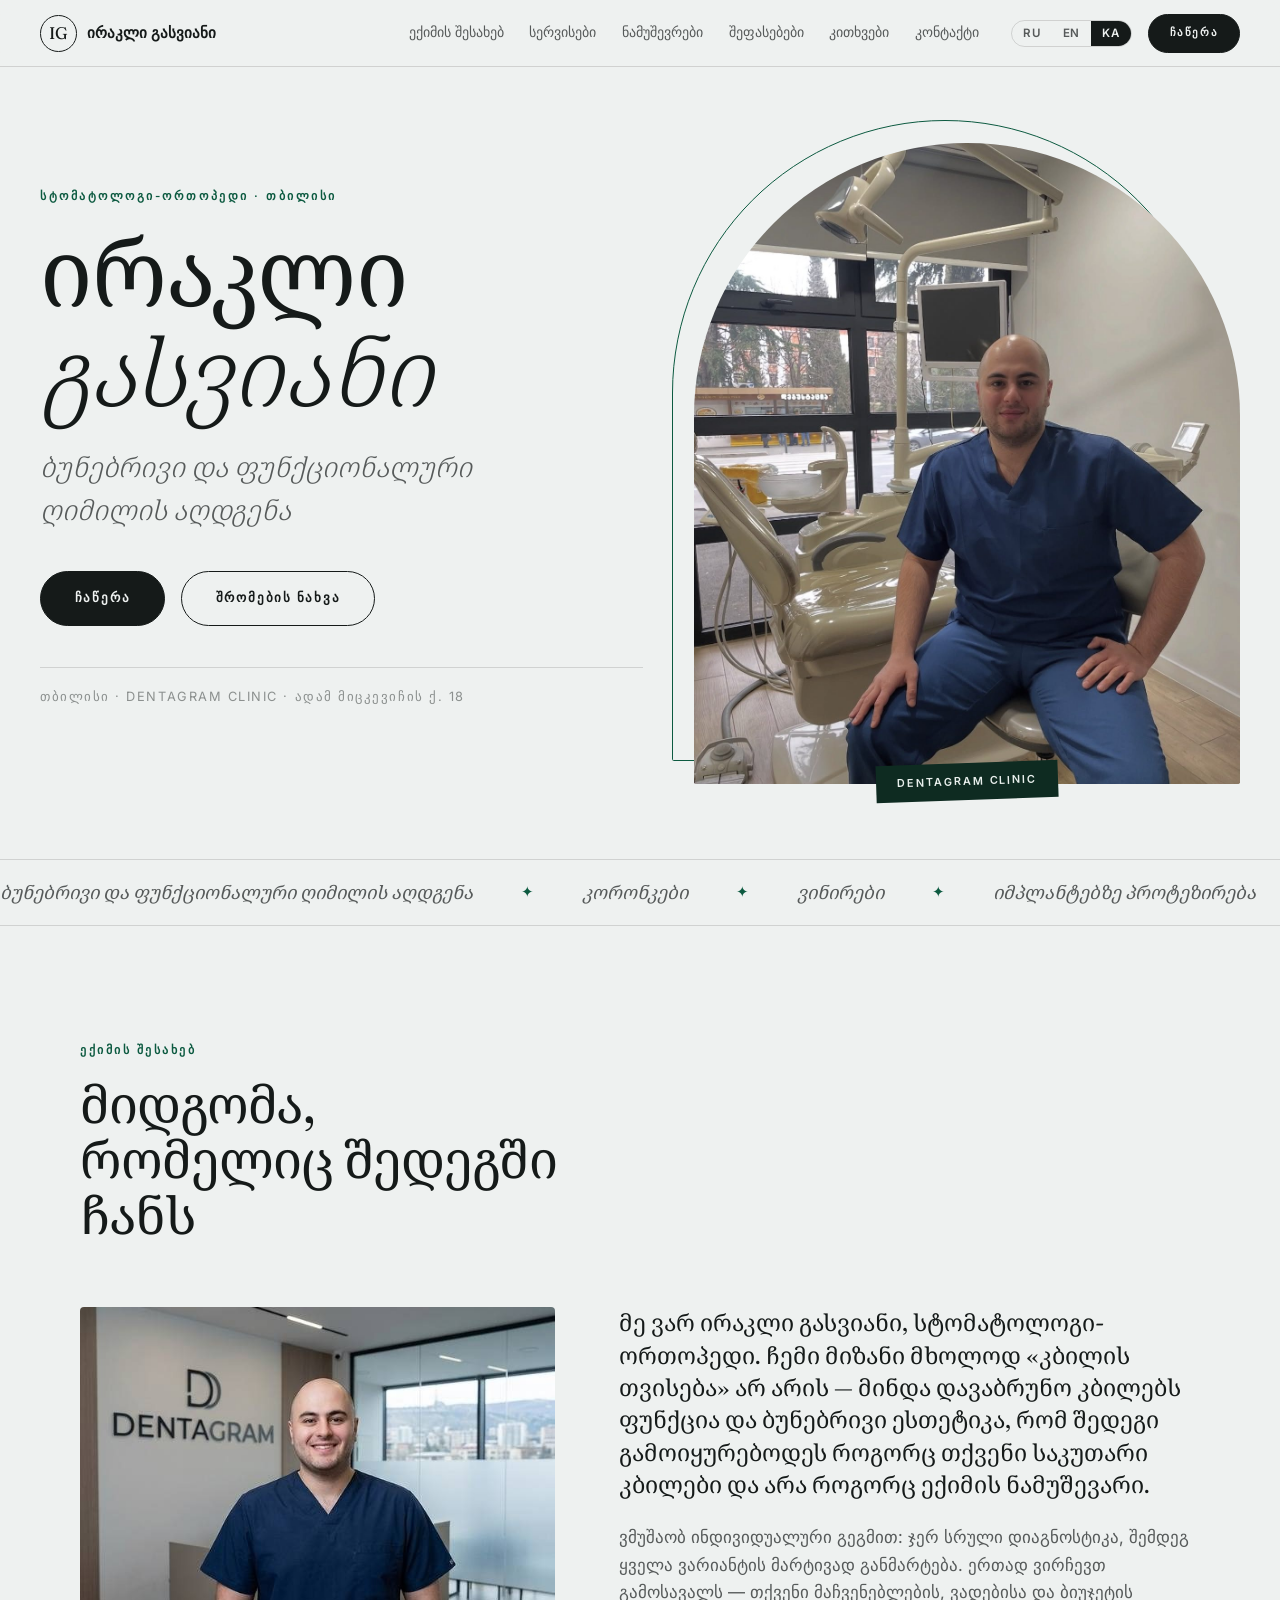
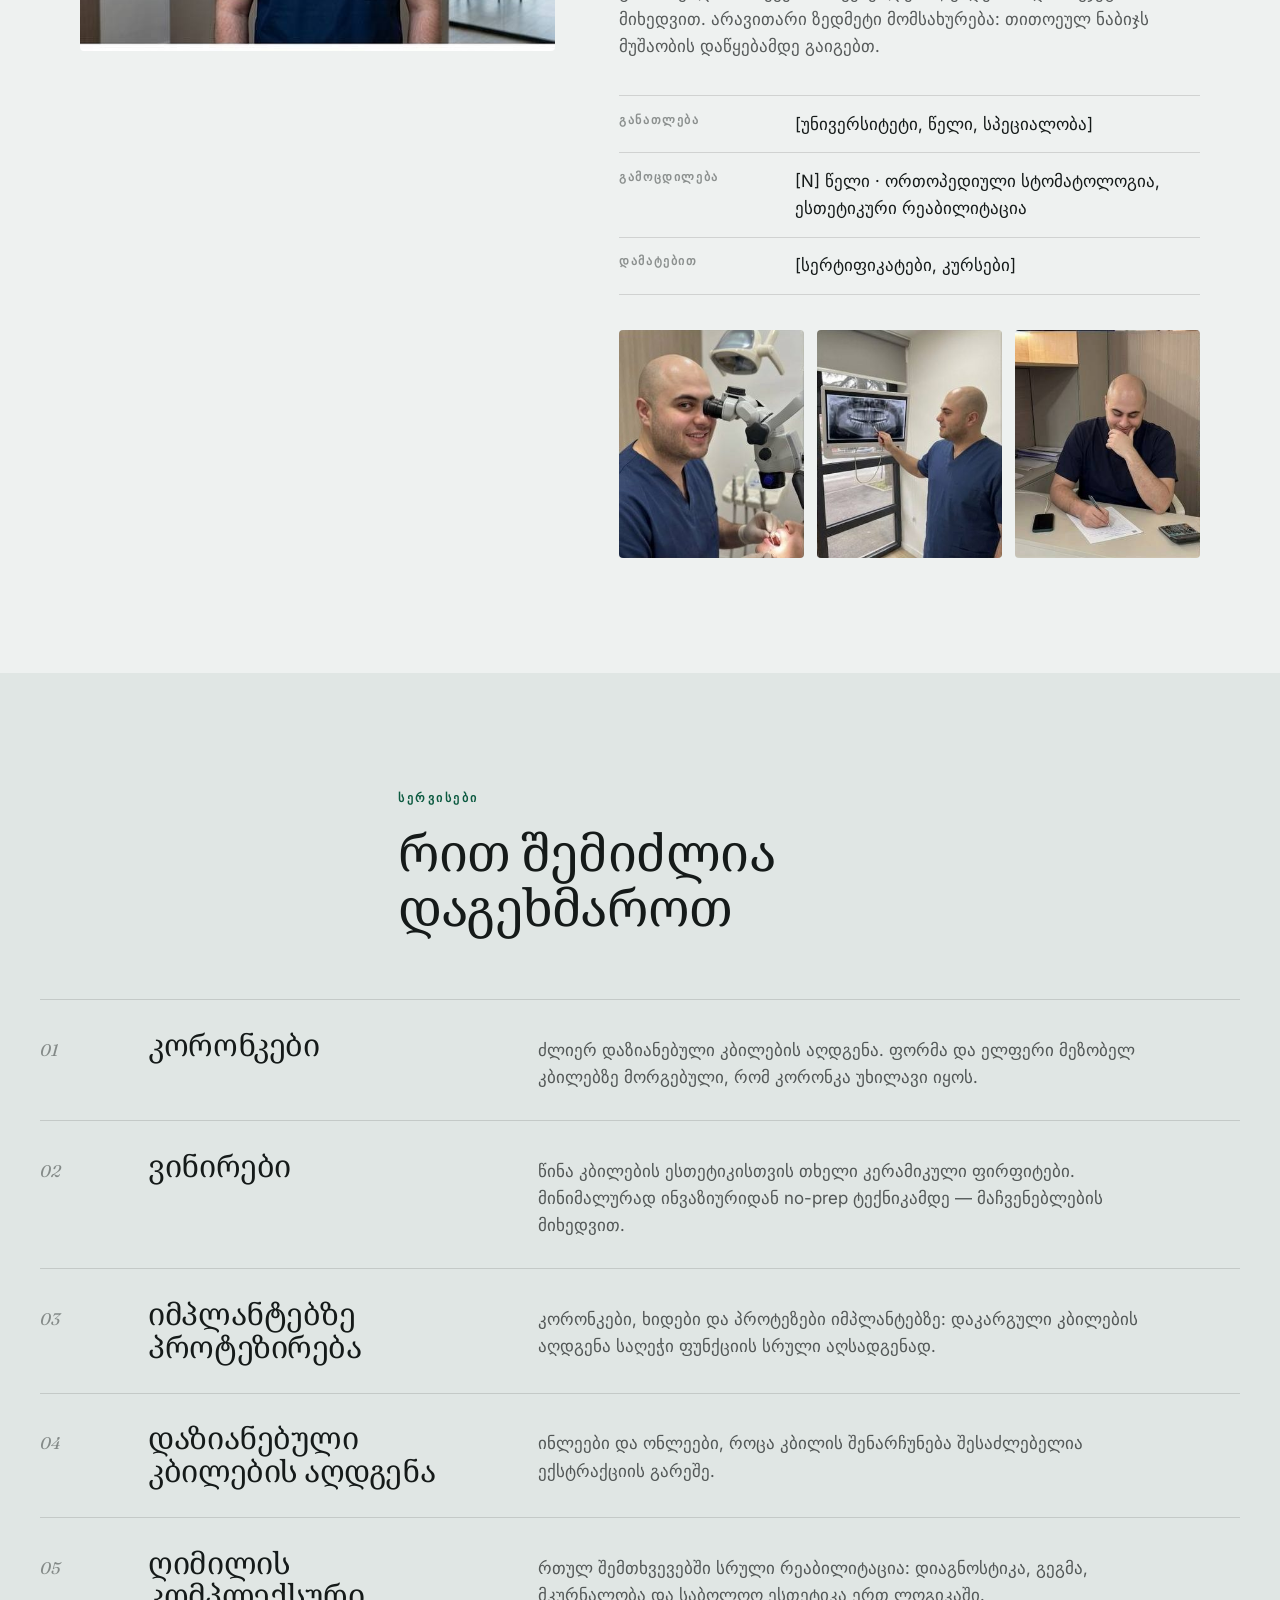
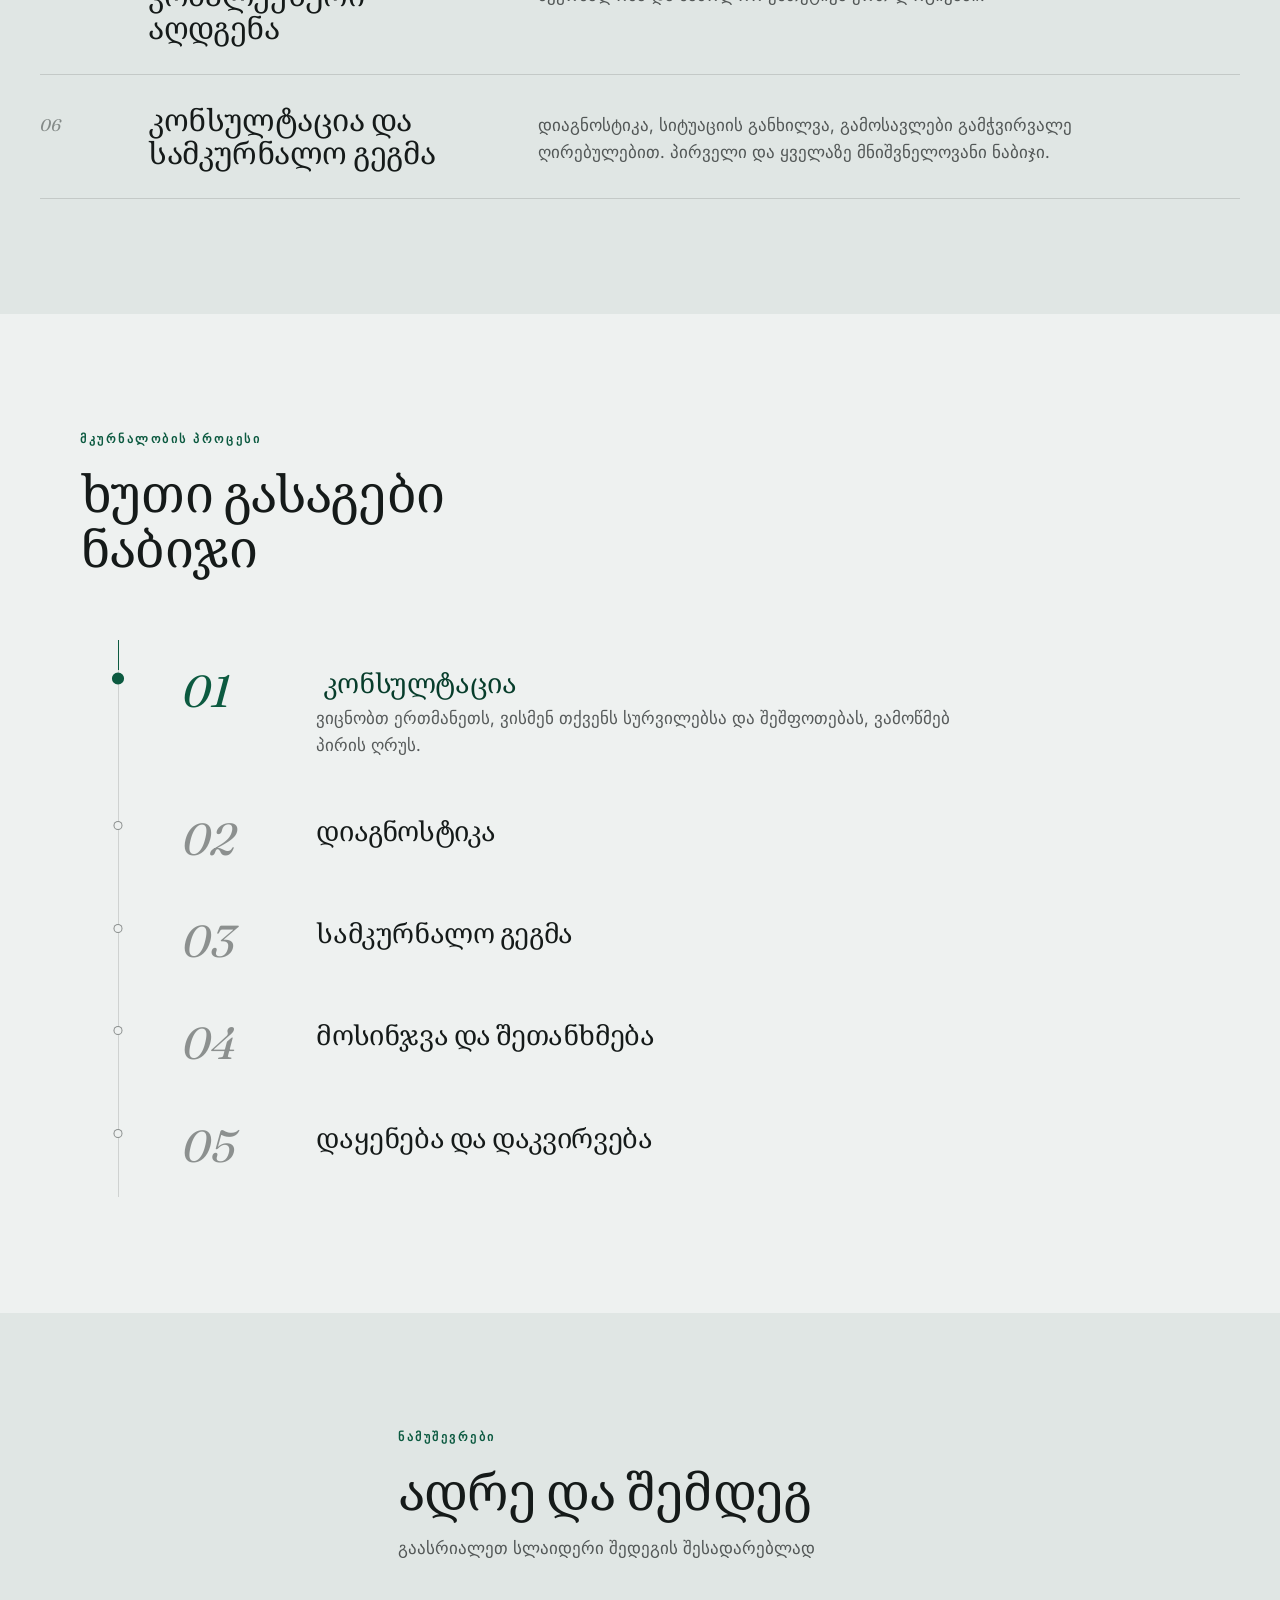
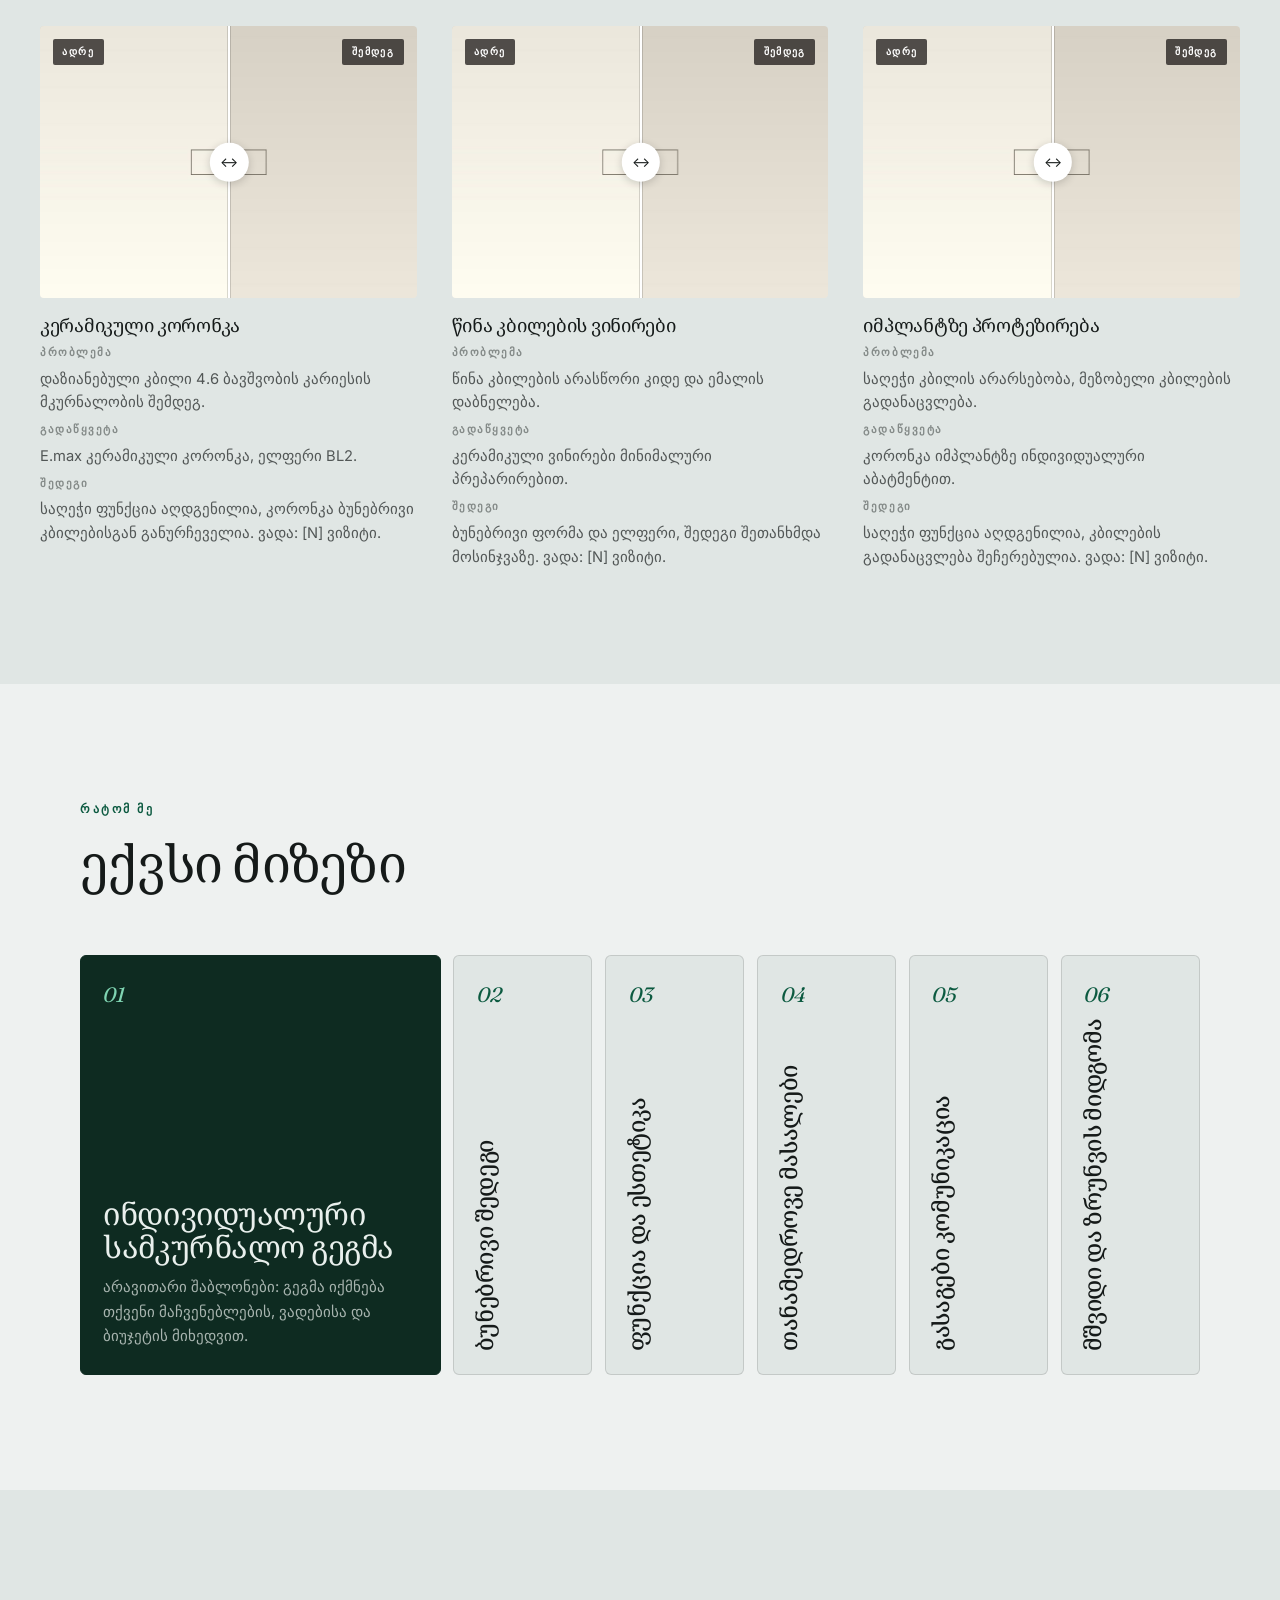
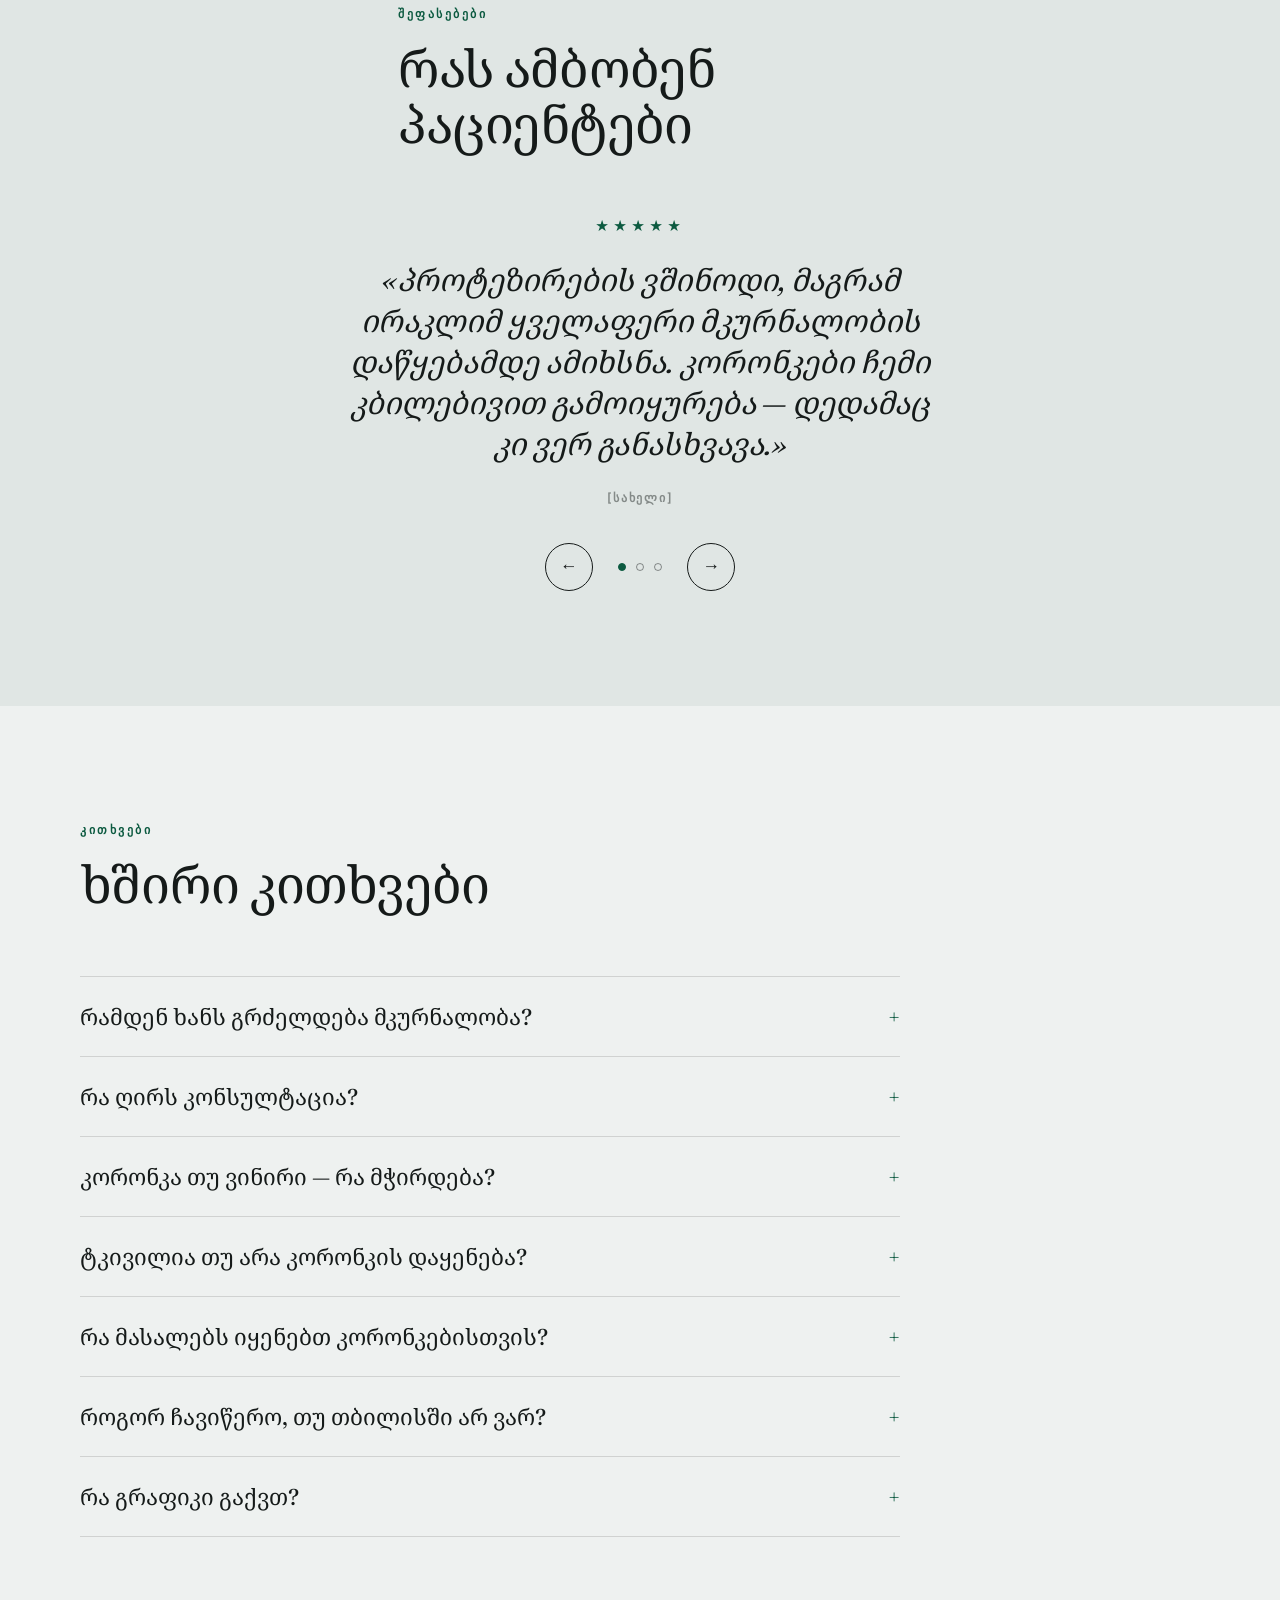
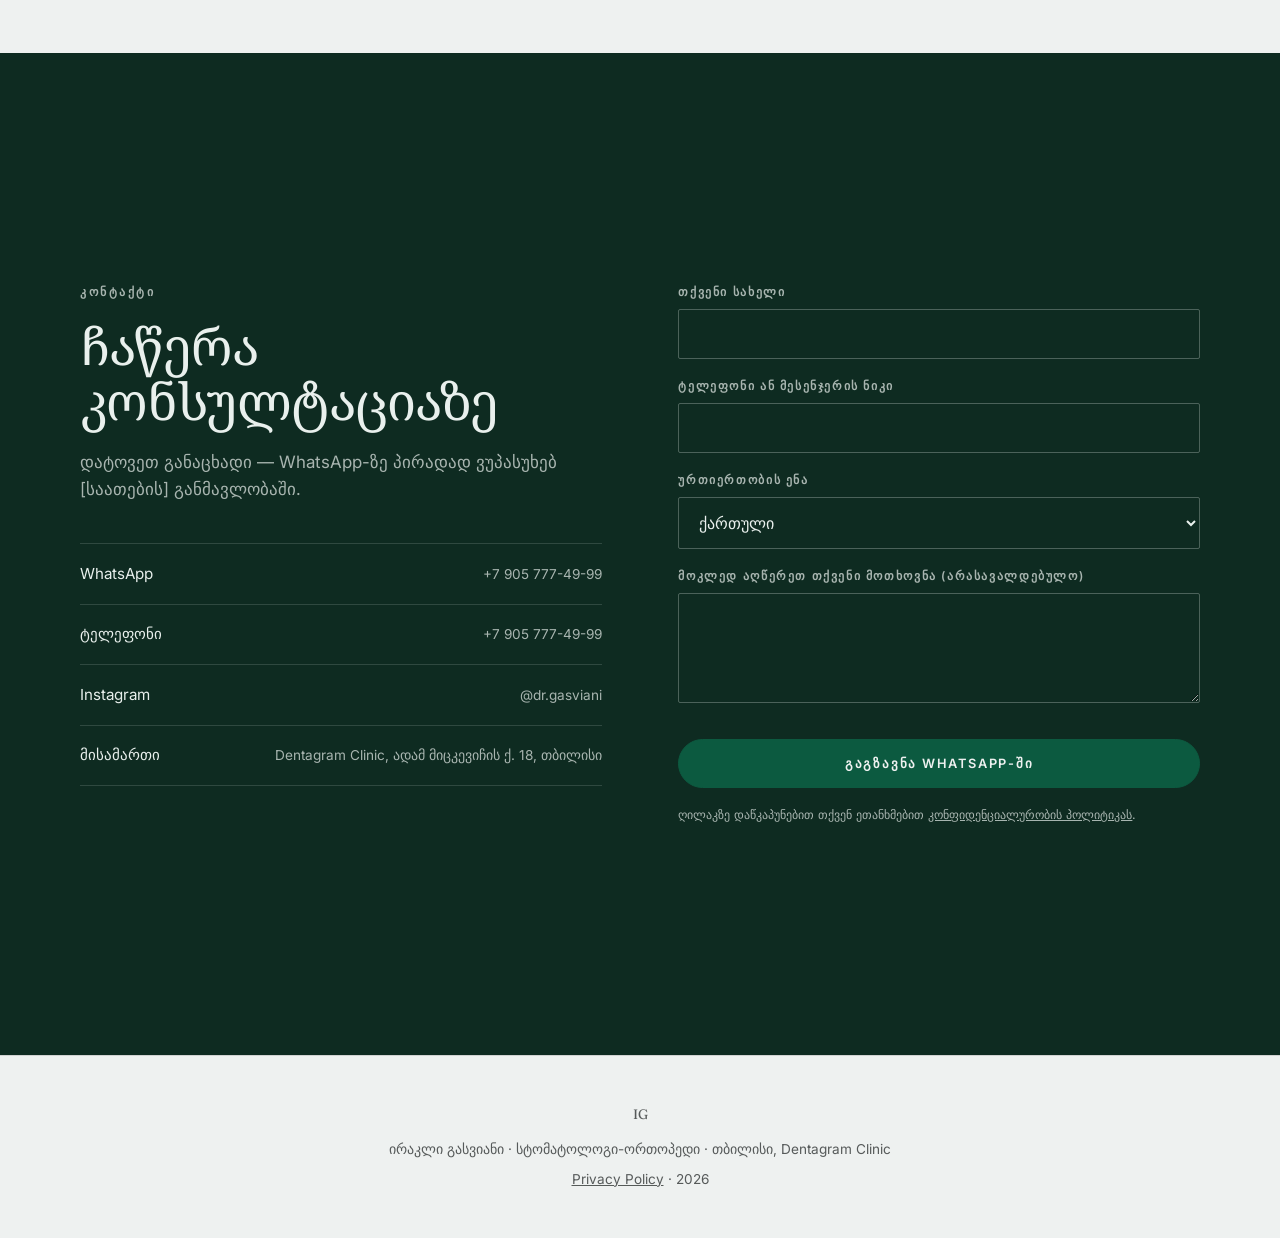
==== commit 9dc6ba06: "Обновление сайта: правки дизайна и контента" ====
--- a/index.html
+++ b/index.html
@@ -58,7 +58,7 @@
   <div class="header-inner">
     <a href="#top" class="brand" aria-label="Dr. Irakli Gasviani">
       <span class="brand-mark">IG</span>
-      <span class="brand-text" data-i18n="brand">Ираклий Гасвиани</span>
+      <span class="brand-text" data-i18n="brand">Иракли Гасвиани</span>
     </a>
     <nav class="main-nav" id="mainNav" aria-label="Navigation">
       <a href="#about" data-i18n="nav.about">О враче</a>
@@ -96,7 +96,7 @@
   <section class="hero">
     <div class="hero-text">
       <p class="eyebrow" data-i18n="hero.eyebrow">Стоматолог-ортопед · Тбилиси</p>
-      <h1 class="hero-title"><span data-i18n="hero.name">Ираклий</span> <em data-i18n="hero.surname">Гасвиани</em></h1>
+      <h1 class="hero-title"><span data-i18n="hero.name">Иракли</span> <em data-i18n="hero.surname">Гасвиани</em></h1>
       <p class="hero-slogan" data-i18n="hero.slogan">Естественное и функциональное восстановление улыбки</p>
       <div class="hero-actions">
         <a href="#contact" class="btn btn-solid" data-i18n="hero.cta1">Записаться</a>
@@ -106,7 +106,7 @@
     </div>
     <figure class="hero-photo">
       <div class="hero-photo-frame">
-        <img src="assets/img/hero.jpg" alt="Ираклий Гасвиани — стоматолог-ортопед, Dentagram Clinic" width="1206" height="1491" fetchpriority="high">
+        <img src="assets/img/hero.jpg" alt="Иракли Гасвиани — стоматолог-ортопед, Dentagram Clinic" width="1206" height="1491" fetchpriority="high">
       </div>
       <div class="hero-arch" aria-hidden="true"></div>
       <figcaption class="hero-badge" data-i18n="hero.badge">Dentagram Clinic</figcaption>
@@ -126,10 +126,10 @@
     </div>
     <div class="about-grid">
       <figure class="about-photo">
-        <img src="assets/img/about.jpg" alt="Ираклий Гасвиани в клинике Dentagram" width="588" height="426" loading="lazy">
+        <img src="assets/img/about.jpg" alt="Иракли Гасвиани в клинике Dentagram" width="588" height="426" loading="lazy">
       </figure>
       <div class="about-body">
-        <p class="lead" data-i18n="about.p1">Меня зовут Ираклий Гасвиани, я стоматолог-ортопед. Моя задача — не просто «поставить коронку», а вернуть зубам функцию и естественную эстетику, чтобы результат выглядел как ваши собственные зубы, а не как работа врача.</p>
+        <p class="lead" data-i18n="about.p1">Меня зовут Иракли Гасвиани, я стоматолог-ортопед. Моя задача — не просто «поставить коронку», а вернуть зубам функцию и естественную эстетику, чтобы результат выглядел как ваши собственные зубы, а не как работа врача.</p>
         <p data-i18n="about.p2">Я работаю по принципу индивидуального плана: перед лечением провожу полную диагностику, объясняю все варианты простым языком и вместе с вами выбираем решение — по показаниям, срокам и бюджету. Никаких навязанных услуг: вы понимаете каждый шаг до того, как он начнётся.</p>
         <dl class="about-facts">
           <div><dt data-i18n="about.fact1k">Образование</dt><dd data-i18n="about.fact1v">[вуз, год, специальность]</dd></div>
@@ -226,9 +226,9 @@
         <div class="form-row">
           <label for="f-lang" data-i18n="form.lang">Язык общения</label>
           <select id="f-lang" name="language">
+            <option value="KA">ქართული</option>
+            <option value="EN">English</option>
             <option value="RU">Русский</option>
-            <option value="EN">English</option>
-            <option value="KA">ქართული</option>
           </select>
         </div>
         <div class="form-row">
@@ -249,7 +249,7 @@
 <footer class="site-footer">
   <div class="footer-inner">
     <p class="footer-brand">IG</p>
-    <p data-i18n="footer.line">Ираклий Гасвиани · стоматолог-ортопед · Тбилиси, Dentagram Clinic</p>
+    <p data-i18n="footer.line">Иракли Гасвиани · стоматолог-ортопед · Тбилиси, Dentagram Clinic</p>
     <p class="footer-links"><a href="privacy.html" data-i18n="footer.privacy">Privacy Policy</a> · <span id="year"></span></p>
   </div>
 </footer>
--- a/css/style.css
+++ b/css/style.css
@@ -1,16 +1,16 @@
 /* ===== Dr. Irakli Gasviani — one-page site ===== */
 :root{
-  --cream:#f5f3eb;
-  --cream-2:#edeade;
-  --ink:#1c1917;
-  --ink-70:rgba(28,25,23,.7);
-  --ink-45:rgba(28,25,23,.45);
-  --line:rgba(28,25,23,.14);
-  --choc:#4a2c17;
-  --choc-deep:#371009;
-  --dark:#221a15;
-  --dark-text:#e8e3d8;
-  --dark-70:rgba(232,227,216,.7);
+  --cream:#eef1f0;
+  --cream-2:#e0e6e4;
+  --ink:#151a19;
+  --ink-70:rgba(21,26,25,.7);
+  --ink-45:rgba(21,26,25,.45);
+  --line:rgba(21,26,25,.14);
+  --choc:#0c5a40;
+  --choc-deep:#073d2b;
+  --dark:#0e2b21;
+  --dark-text:#e9f0ed;
+  --dark-70:rgba(233,240,237,.7);
   --serif:'Fraunces','Noto Serif Georgian',Georgia,'Times New Roman',serif;
   --sans:'Inter','FiraGO',-apple-system,'Segoe UI',sans-serif;
   --ease:cubic-bezier(.19,1,.22,1);
@@ -32,7 +32,7 @@
   text-transform:uppercase;letter-spacing:.22em;color:var(--choc);
   margin-bottom:1.1rem;
 }
-.section-dark .eyebrow{color:#c9a37e}
+.section-dark .eyebrow{color:#7fd4b2}
 .section{max-width:1200px;margin:0 auto;padding:clamp(4rem,9vw,7.5rem) clamp(1.25rem,4vw,2.5rem)}
 .section-alt{background:var(--cream-2);max-width:none}
 .section-alt>*{max-width:1200px;margin-left:auto;margin-right:auto}
@@ -41,7 +41,7 @@
 
 /* ===== Header ===== */
 .site-header{
-  position:sticky;top:0;z-index:50;background:rgba(245,243,235,.88);
+  position:sticky;top:0;z-index:50;background:rgba(238,241,240,.88);
   backdrop-filter:blur(12px);border-bottom:1px solid var(--line);
 }
 .header-inner{
@@ -235,7 +235,7 @@
   font-family:var(--serif);font-style:italic;font-size:1.3rem;color:var(--choc);
   transition:color .5s;
 }
-.adv-item.active .adv-num{color:#c9a37e}
+.adv-item.active .adv-num{color:#7fd4b2}
 .adv-title{
   font-family:var(--serif);font-size:1.45rem;line-height:1.15;font-weight:500;
   writing-mode:vertical-rl;transform:rotate(180deg);
@@ -297,10 +297,10 @@
 .contact-grid{display:grid;grid-template-columns:1fr 1fr;gap:clamp(2.5rem,6vw,6rem);padding:clamp(4rem,9vw,7.5rem) clamp(1.25rem,4vw,2.5rem)}
 .section-dark h2{margin-bottom:1.2rem}
 .section-dark .contact-info>p{color:var(--dark-70);max-width:44ch}
-.contact-links{list-style:none;margin-top:2.5rem;border-top:1px solid rgba(232,227,216,.15)}
+.contact-links{list-style:none;margin-top:2.5rem;border-top:1px solid rgba(233,240,237,.15)}
 .contact-links a{
   display:flex;justify-content:space-between;gap:1rem;align-items:baseline;
-  padding:1.1rem 0;border-bottom:1px solid rgba(232,227,216,.15);
+  padding:1.1rem 0;border-bottom:1px solid rgba(233,240,237,.15);
   font-size:.95rem;transition:padding-left .3s var(--ease);
 }
 .contact-links a:hover{padding-left:.6rem;color:#fff}
@@ -309,15 +309,15 @@
 .form-row{display:flex;flex-direction:column;gap:.45rem}
 .form-row label{font-size:.72rem;font-weight:600;letter-spacing:.14em;text-transform:uppercase;color:var(--dark-70)}
 .form-row input,.form-row select,.form-row textarea{
-  background:transparent;border:1px solid rgba(232,227,216,.28);border-radius:2px;
+  background:transparent;border:1px solid rgba(233,240,237,.28);border-radius:2px;
   color:var(--dark-text);font-family:var(--sans);font-size:1rem;padding:.9rem 1rem;
   transition:border-color .2s;
 }
 .form-row select option{color:#111}
-.form-row input:focus,.form-row select:focus,.form-row textarea:focus{outline:none;border-color:#c9a37e}
+.form-row input:focus,.form-row select:focus,.form-row textarea:focus{outline:none;border-color:#7fd4b2}
 .form-note{font-size:.78rem;color:var(--dark-70)}
 .form-note a{text-decoration:underline}
-.form-error{font-size:.85rem;color:#e0a58e}
+.form-error{font-size:.85rem;color:#8fdcc0}
 
 /* ===== Footer ===== */
 .site-footer{border-top:1px solid var(--line);padding:3rem clamp(1.25rem,4vw,2.5rem);text-align:center}
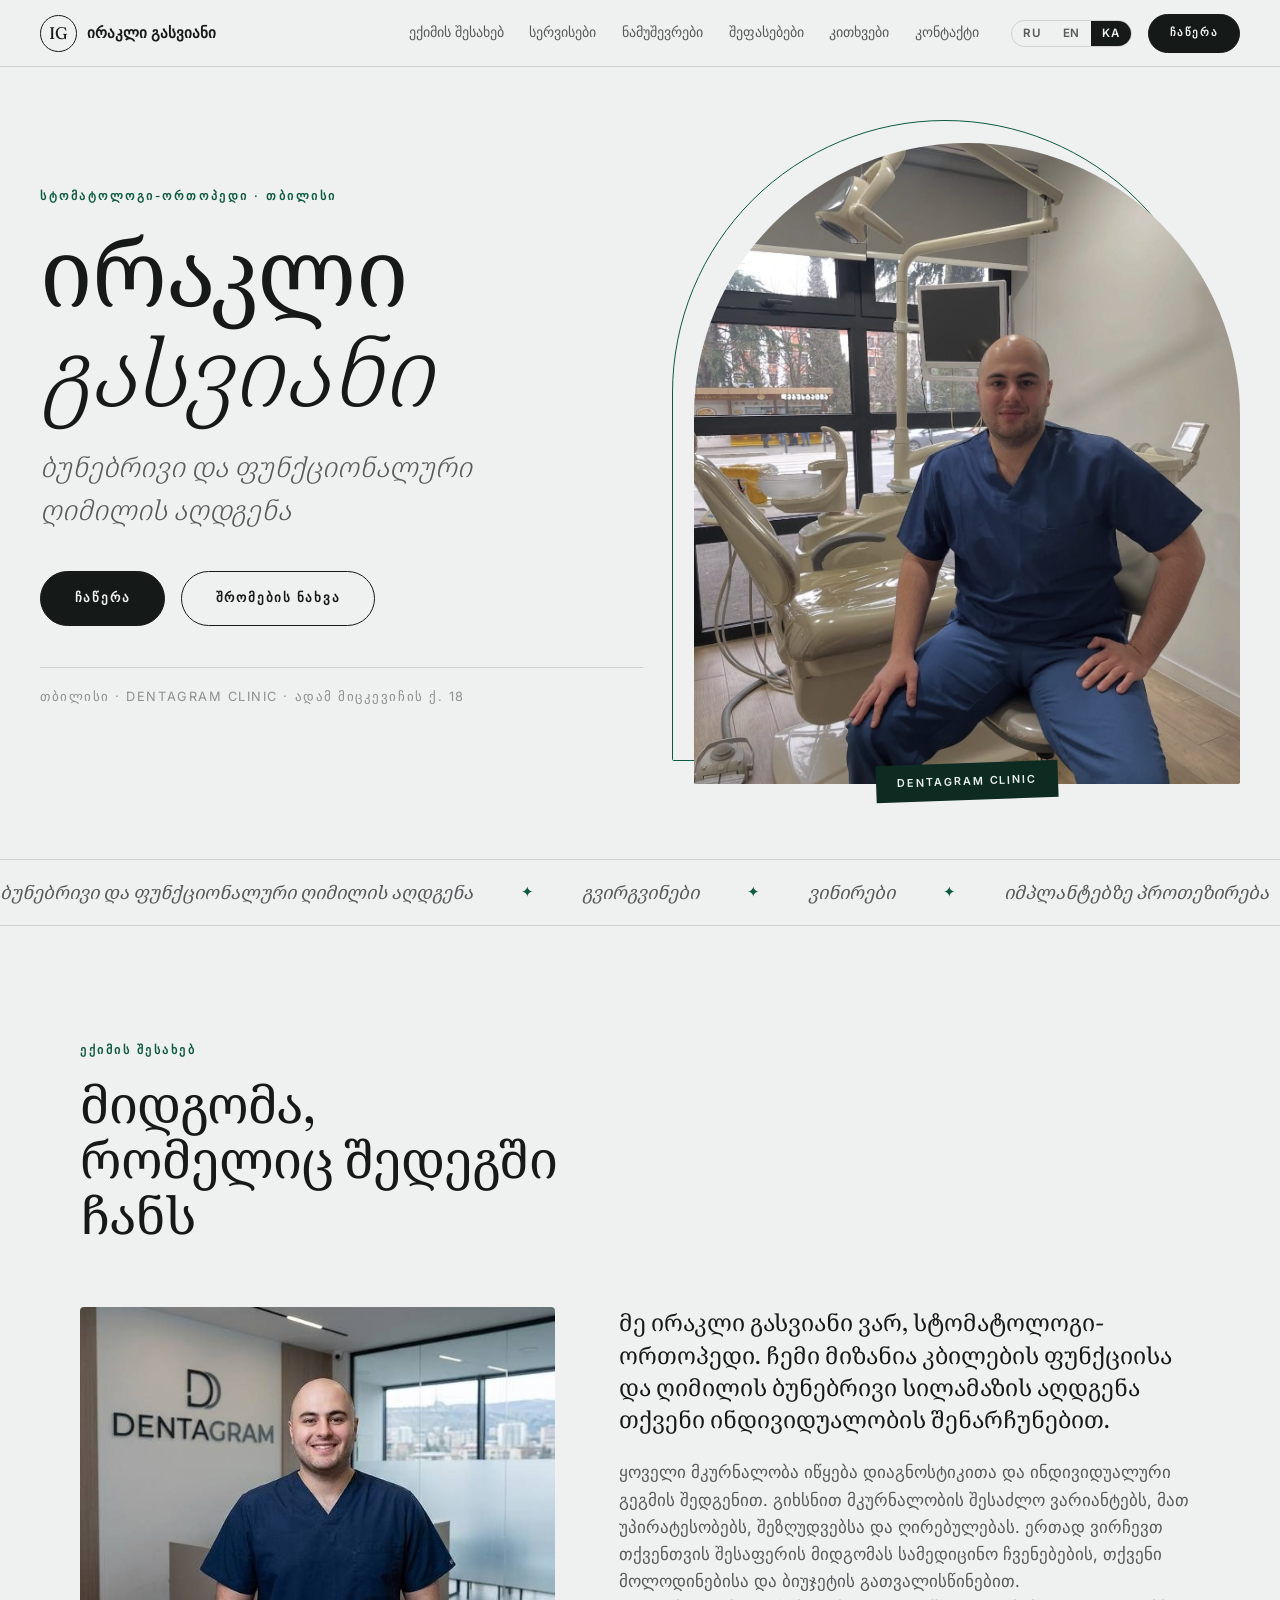
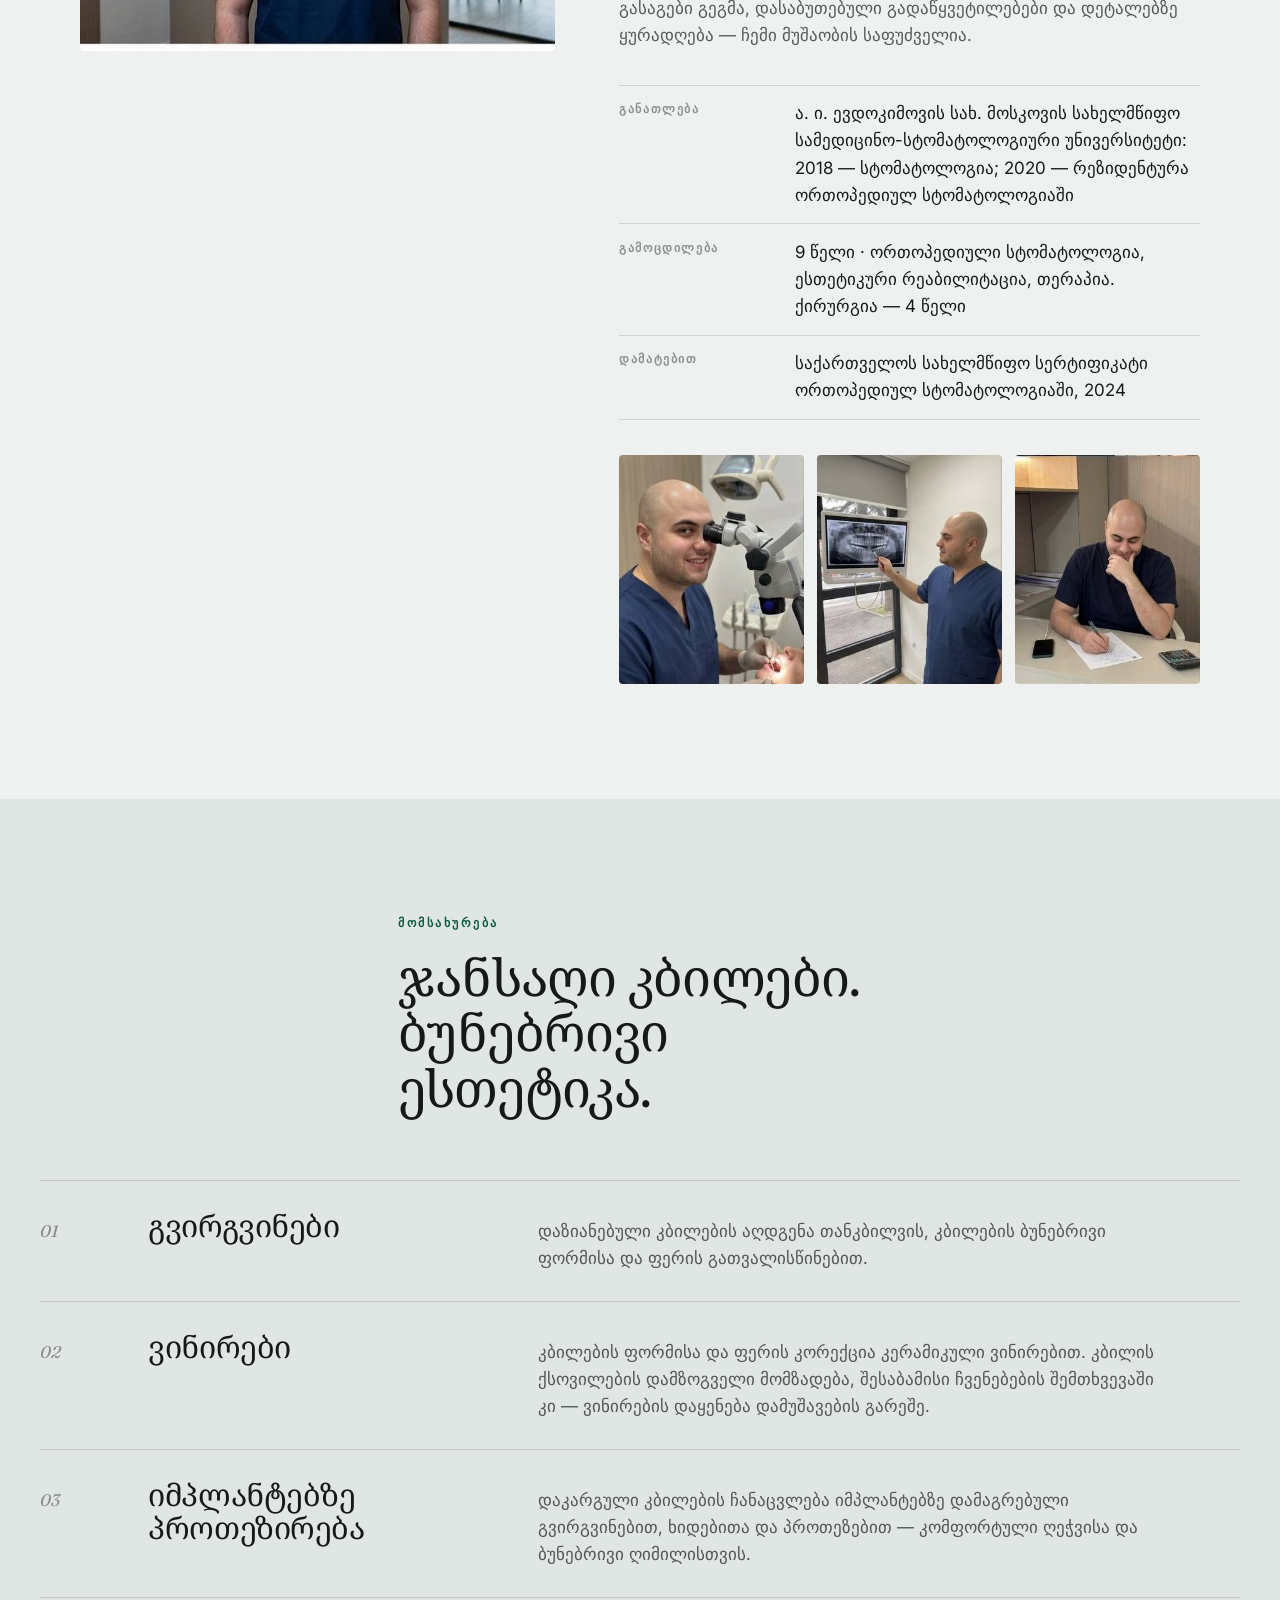
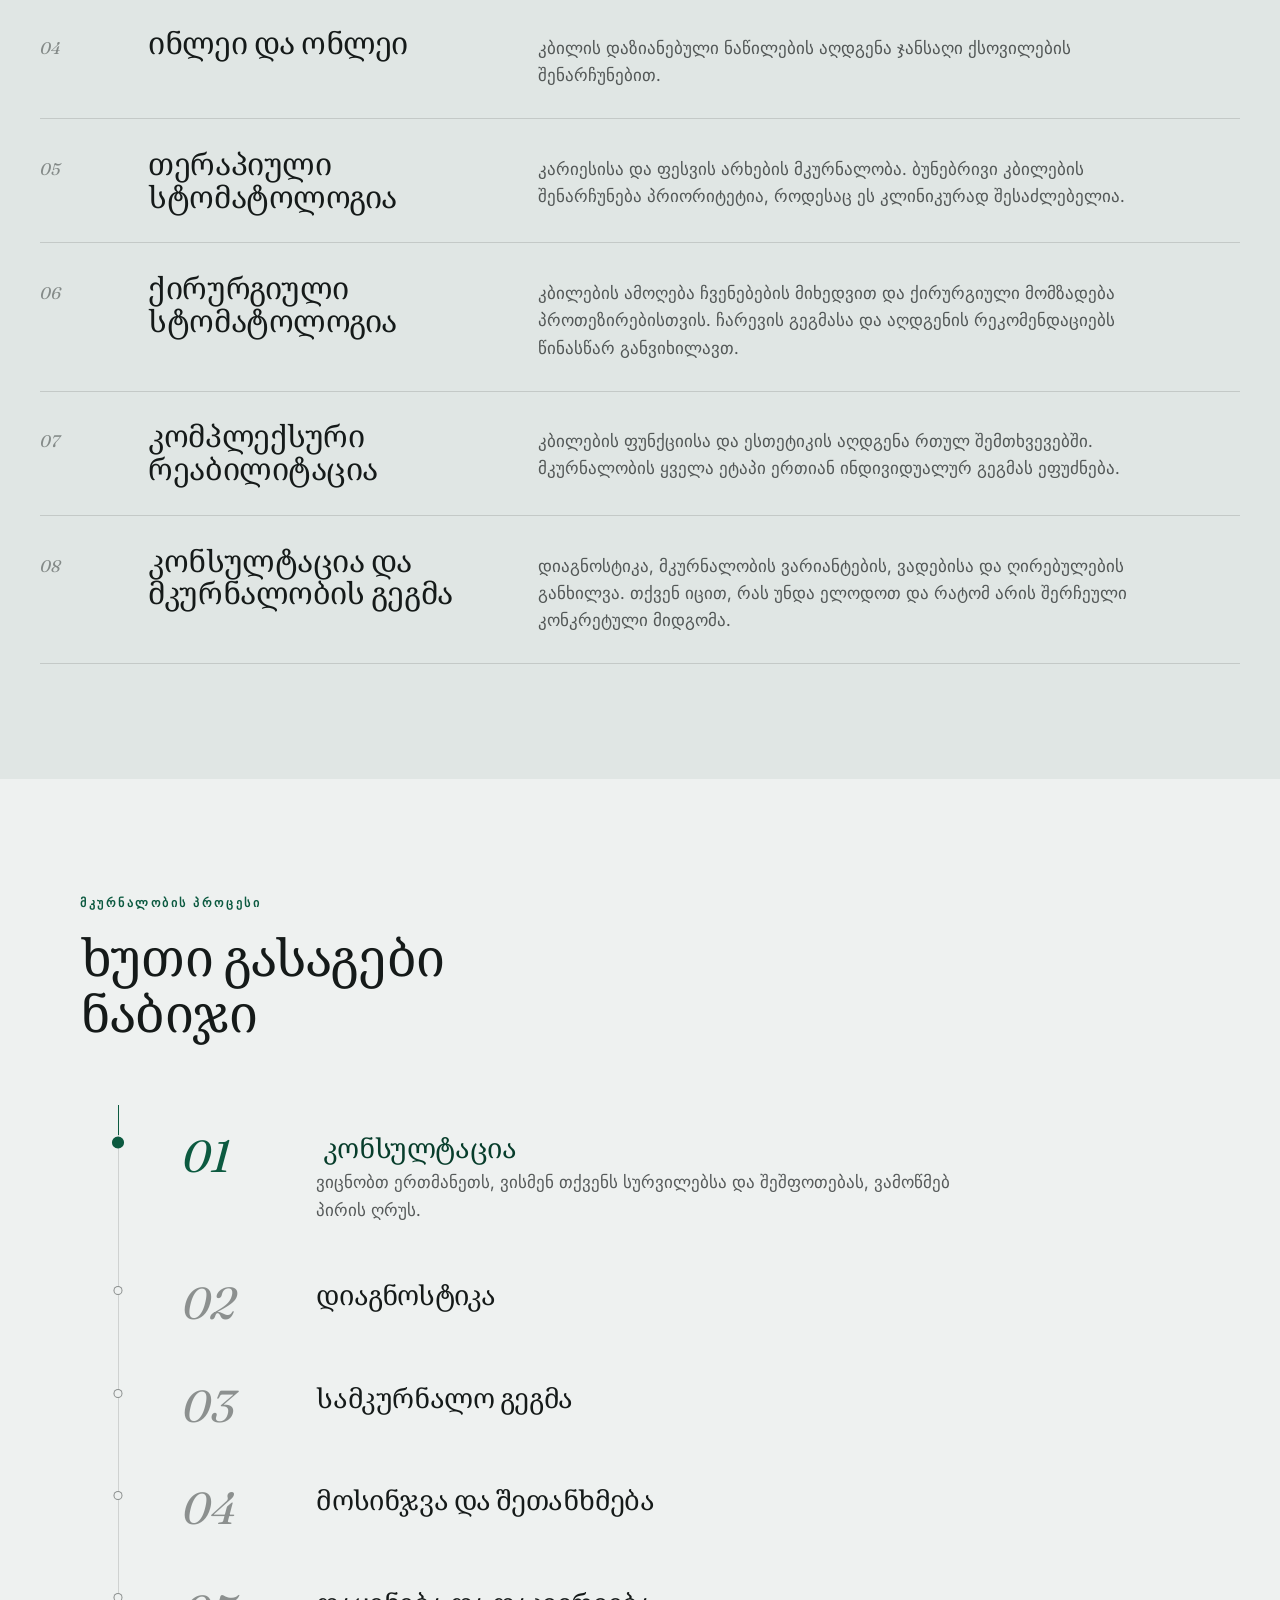
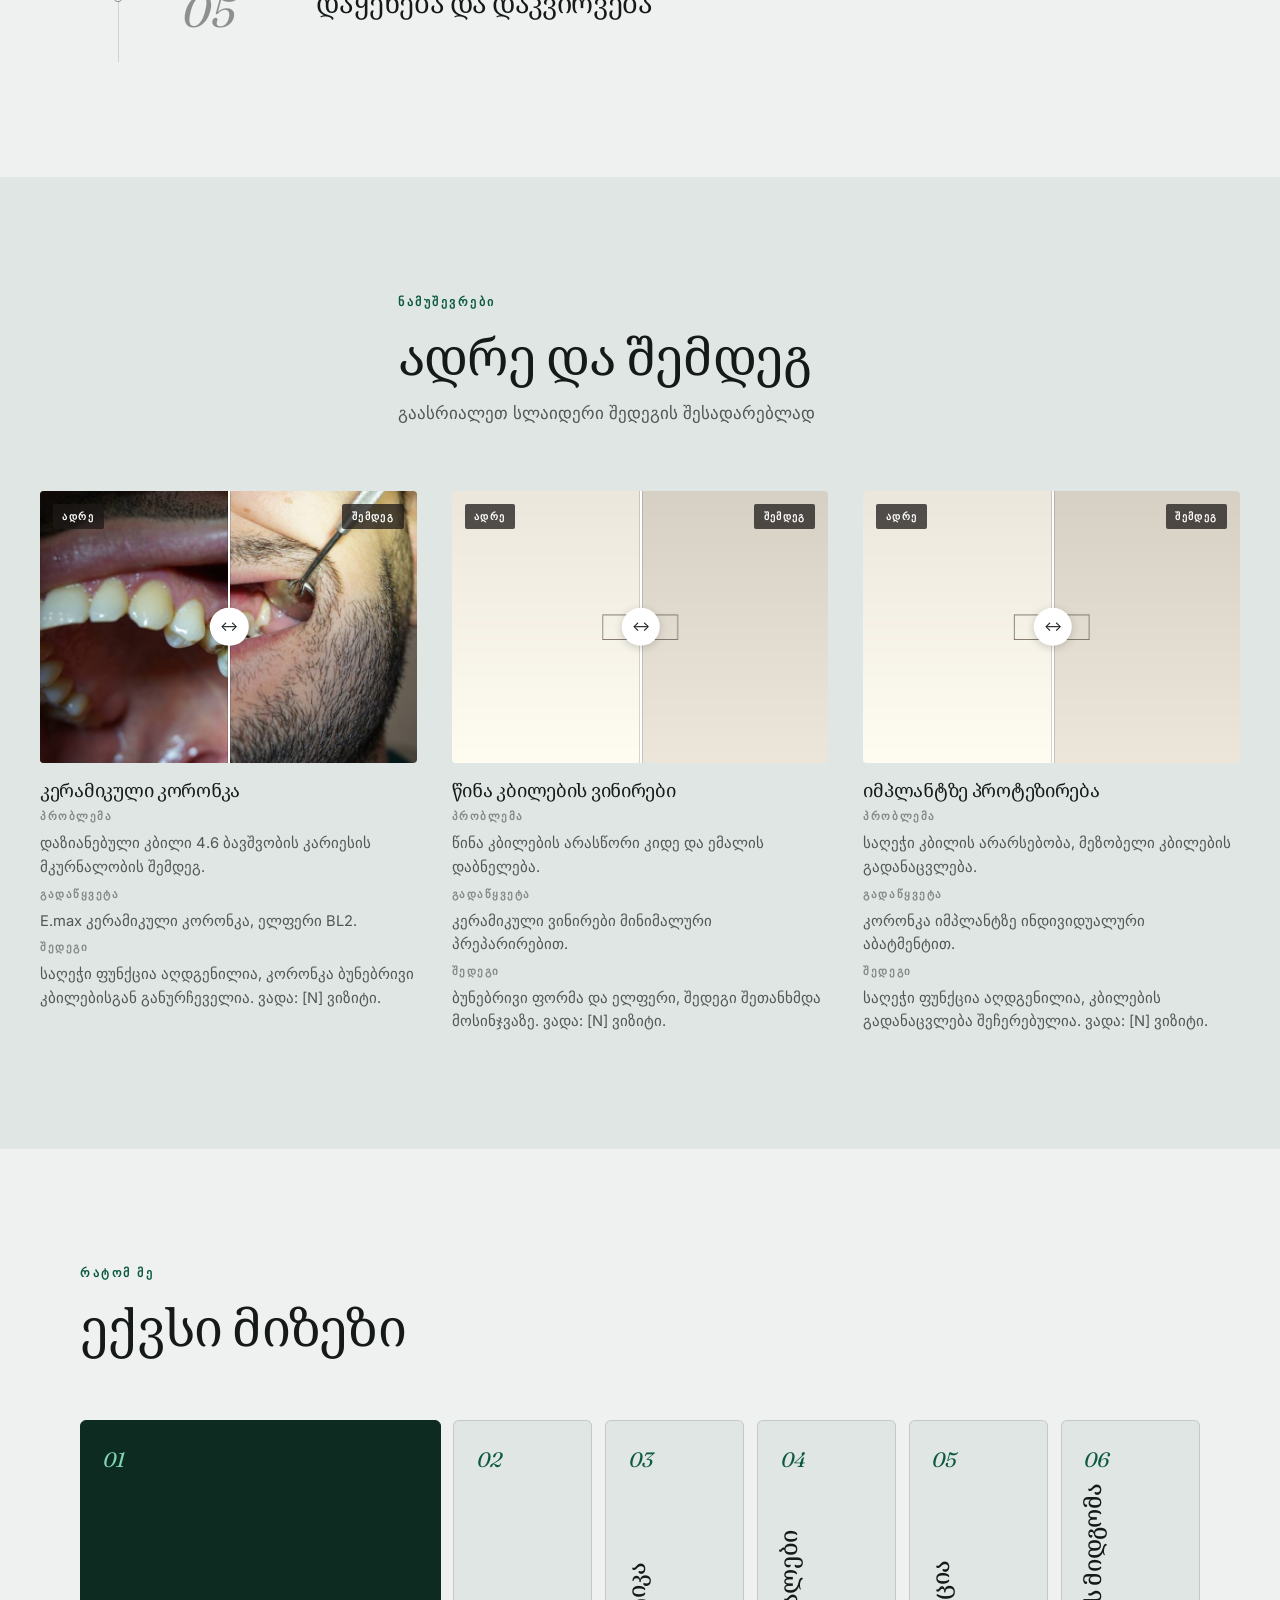
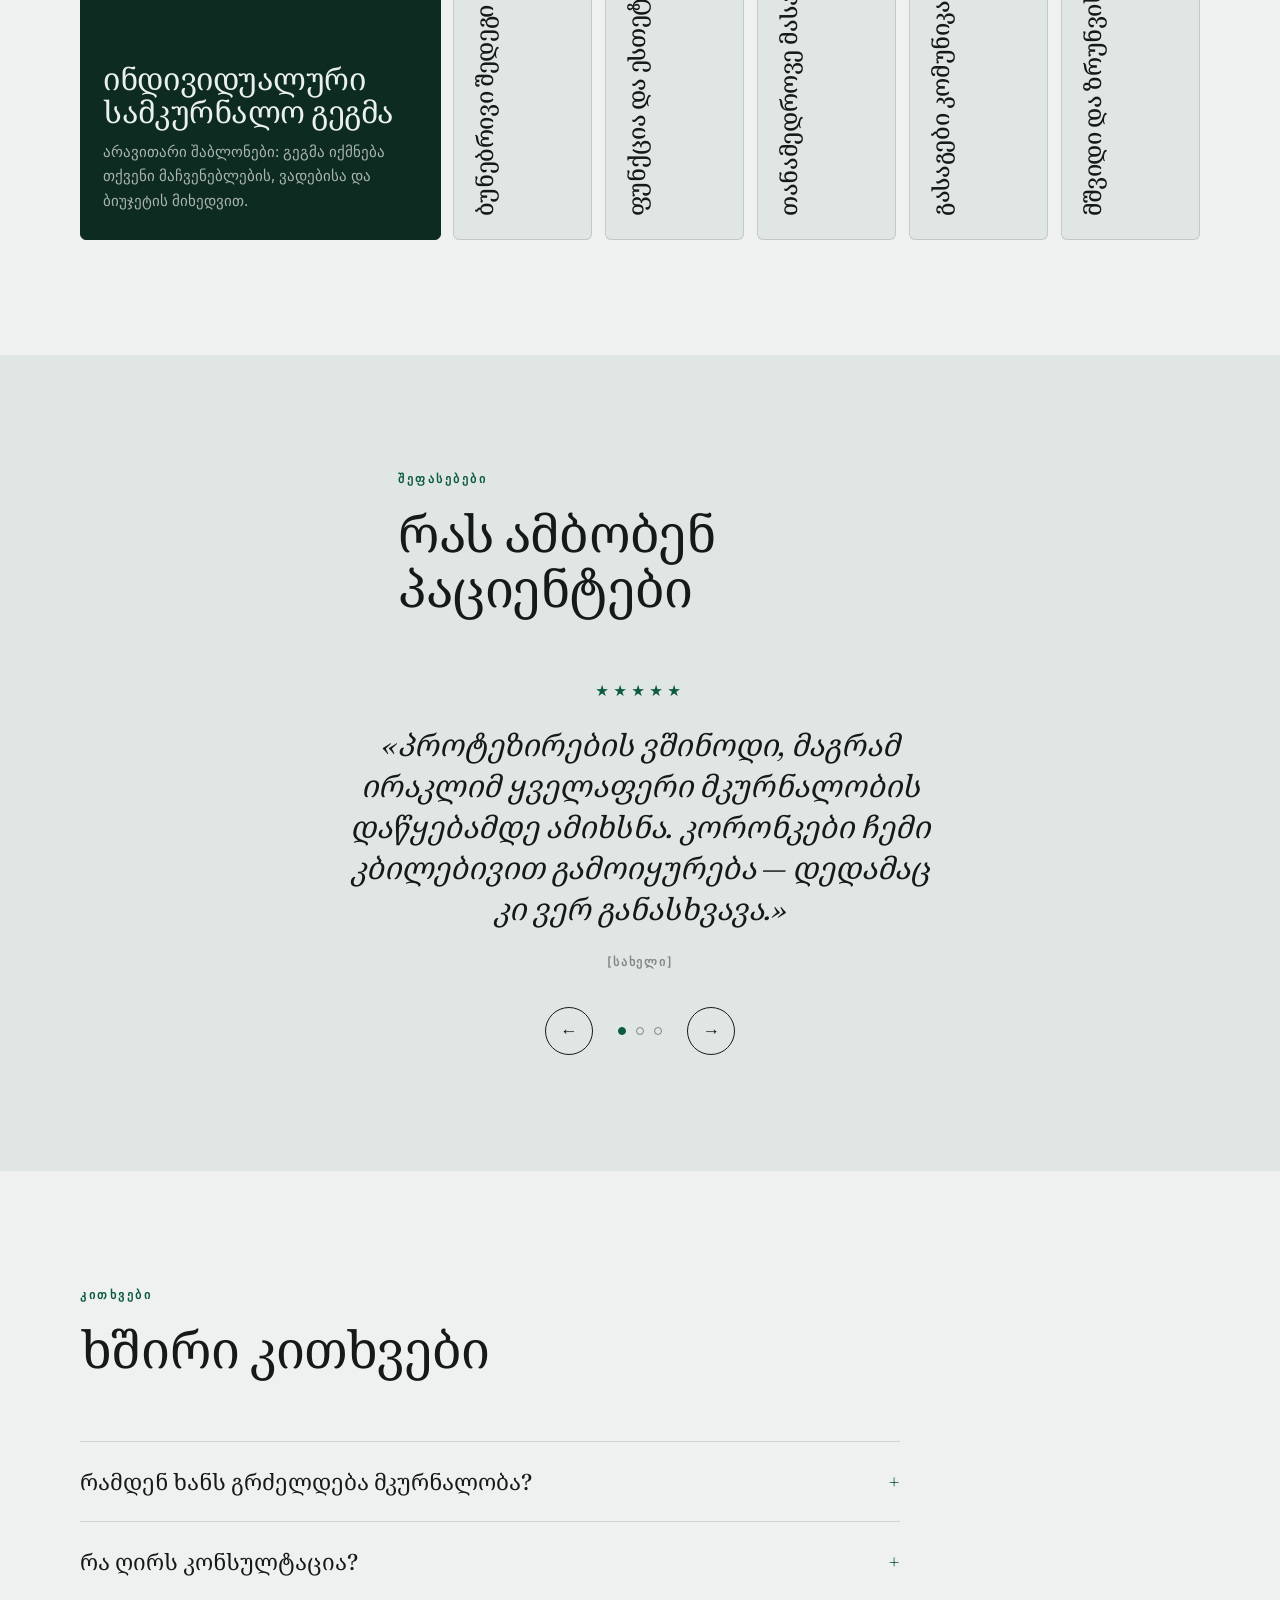
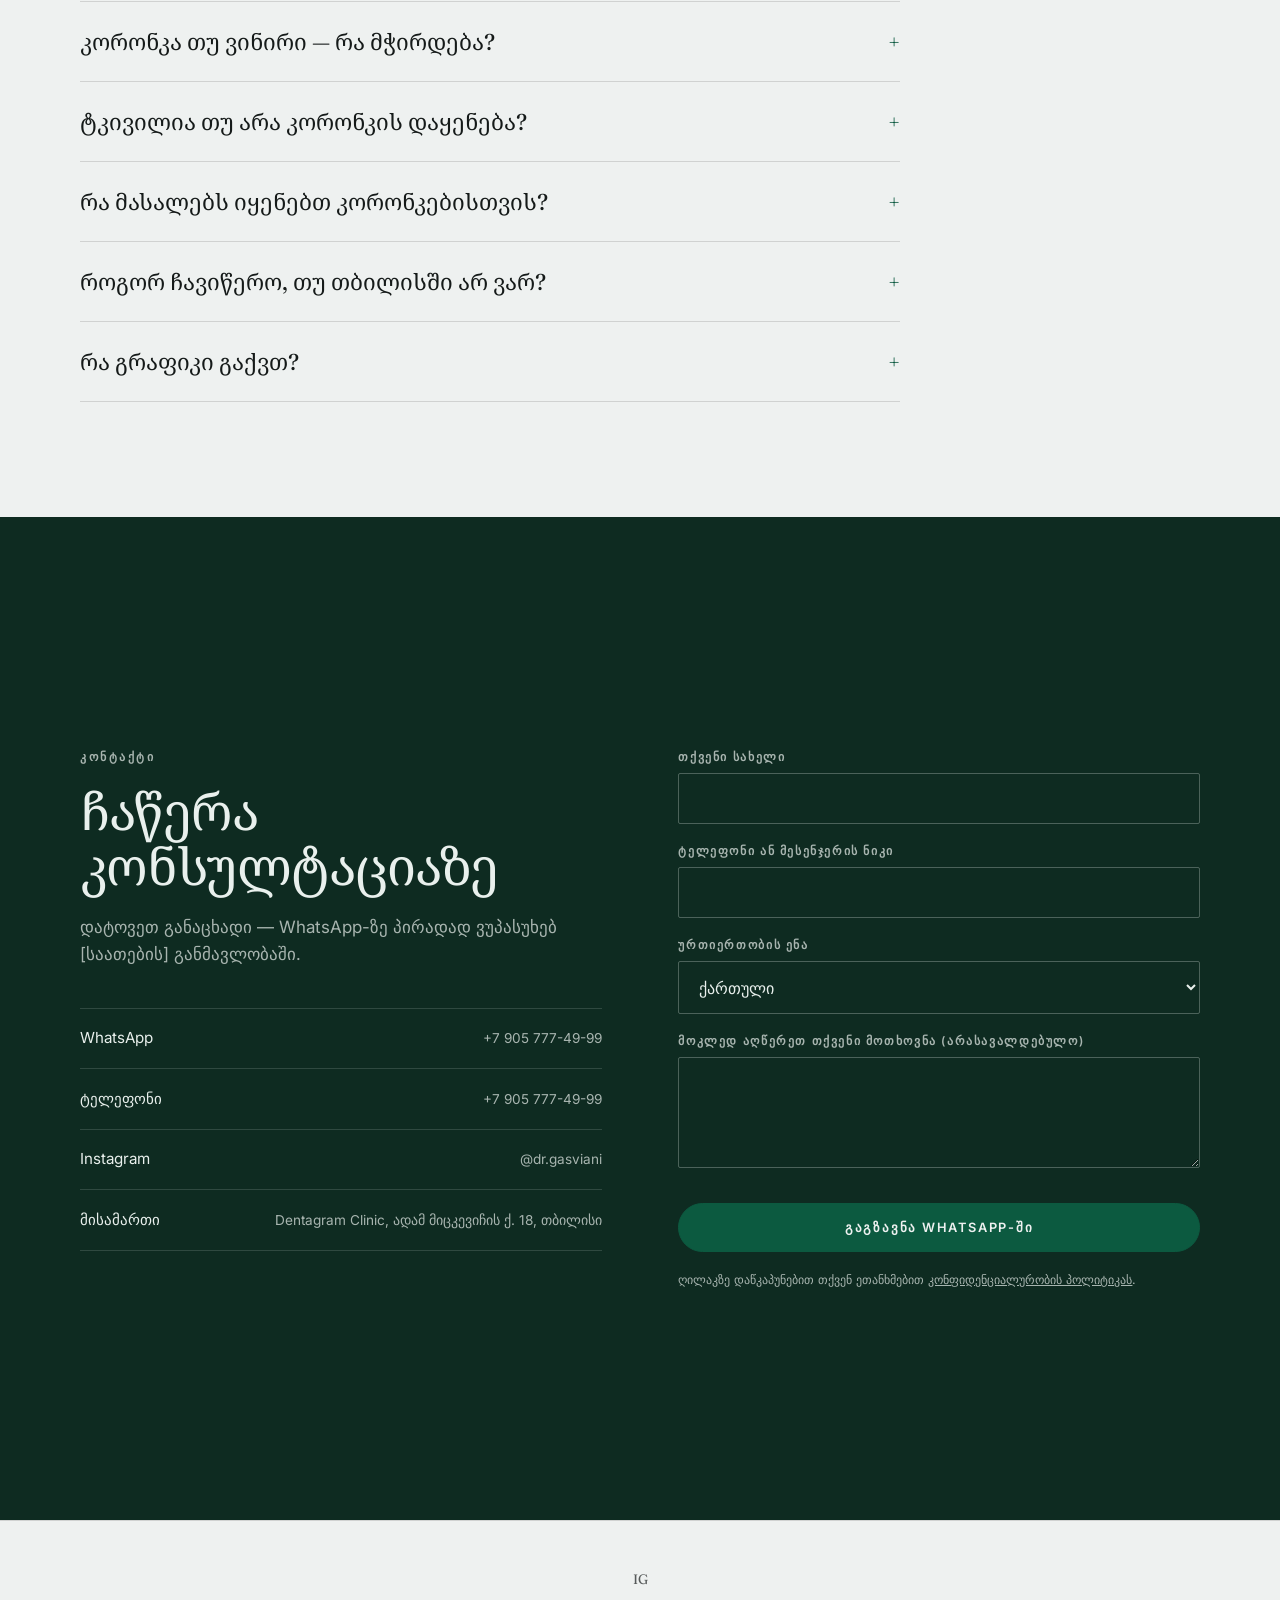
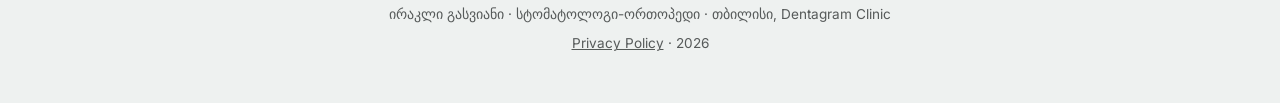
==== commit 2014a7a6: "Update texts (bio, 8 services) and swap before/after photos" ====
--- a/index.html
+++ b/index.html
@@ -131,6 +131,7 @@
       <div class="about-body">
         <p class="lead" data-i18n="about.p1">Меня зовут Иракли Гасвиани, я стоматолог-ортопед. Моя задача — не просто «поставить коронку», а вернуть зубам функцию и естественную эстетику, чтобы результат выглядел как ваши собственные зубы, а не как работа врача.</p>
         <p data-i18n="about.p2">Я работаю по принципу индивидуального плана: перед лечением провожу полную диагностику, объясняю все варианты простым языком и вместе с вами выбираем решение — по показаниям, срокам и бюджету. Никаких навязанных услуг: вы понимаете каждый шаг до того, как он начнётся.</p>
+        <p data-i18n="about.p3">Понятный план, обоснованные решения и внимание к деталям — основа моей работы.</p>
         <dl class="about-facts">
           <div><dt data-i18n="about.fact1k">Образование</dt><dd data-i18n="about.fact1v">[вуз, год, специальность]</dd></div>
           <div><dt data-i18n="about.fact2k">Стаж</dt><dd data-i18n="about.fact2v">[N] лет · ортопедическая стоматология, эстетическая реабилитация</dd></div>
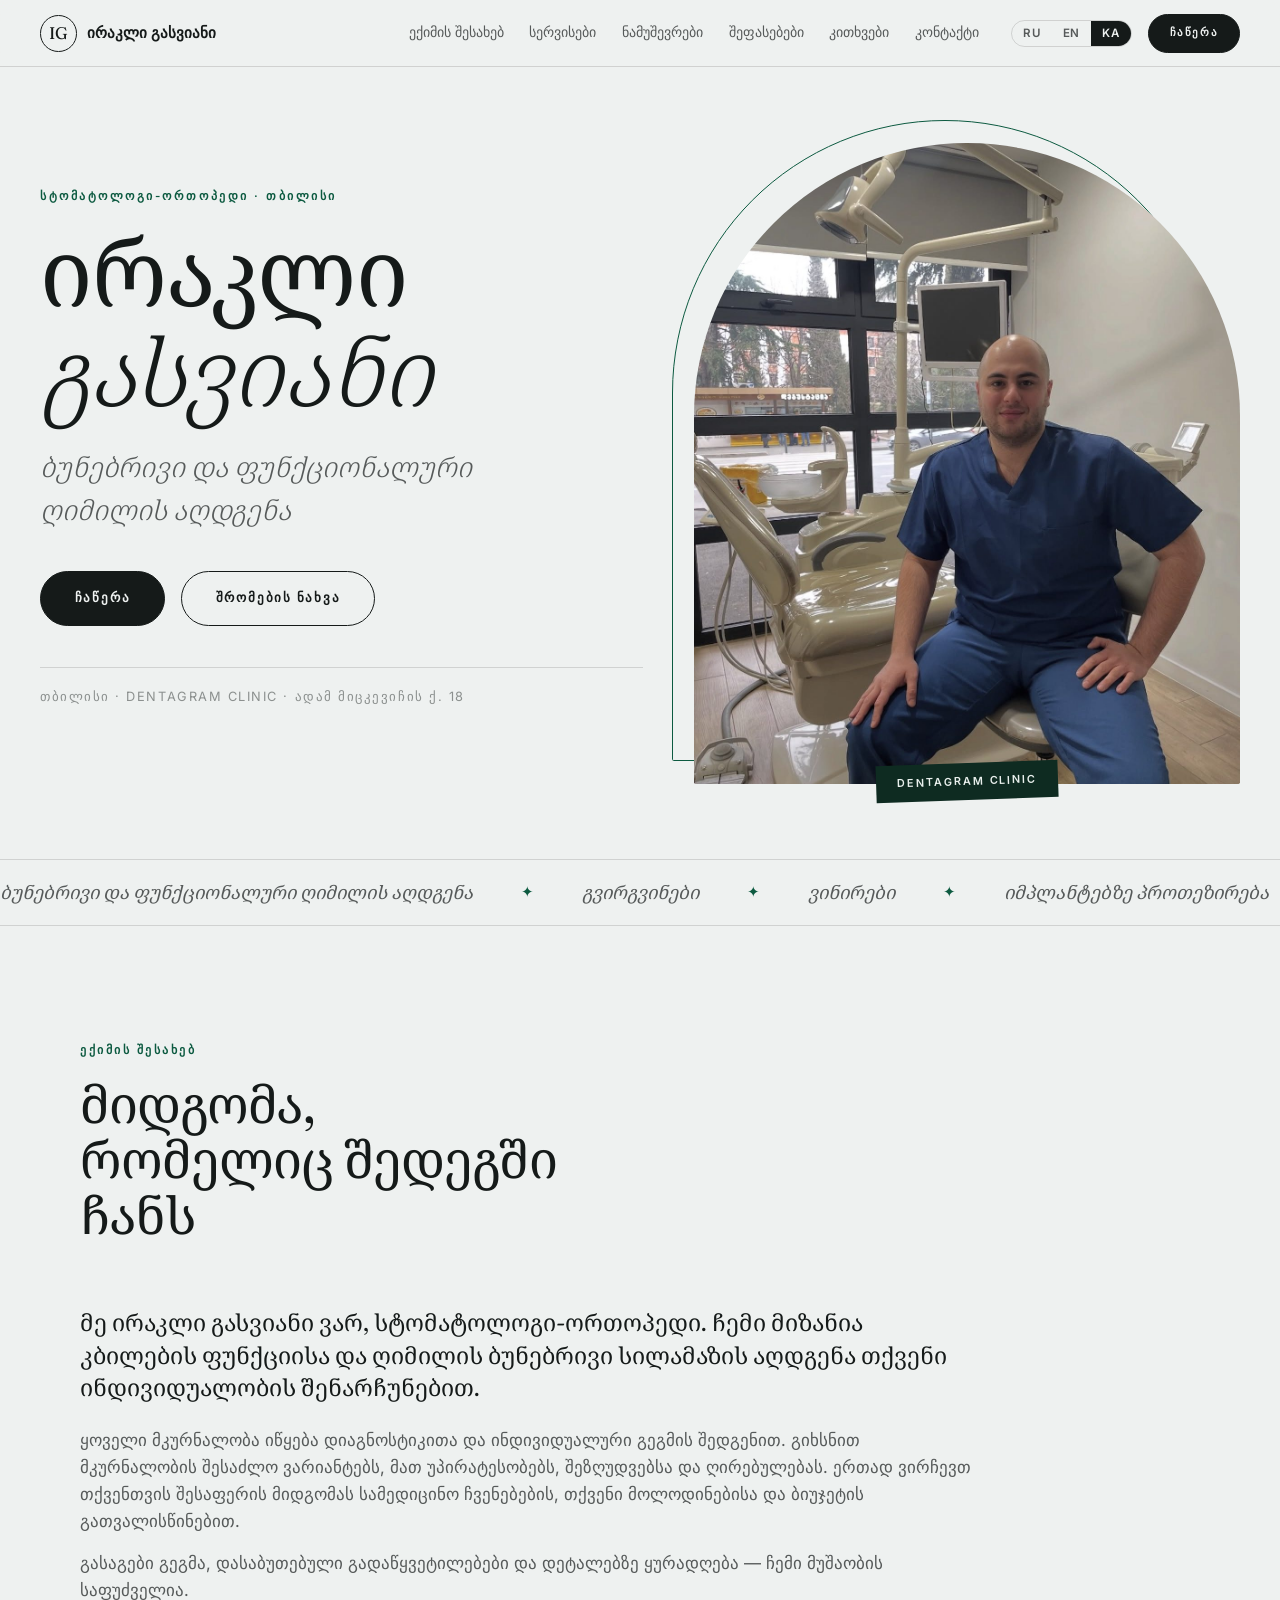
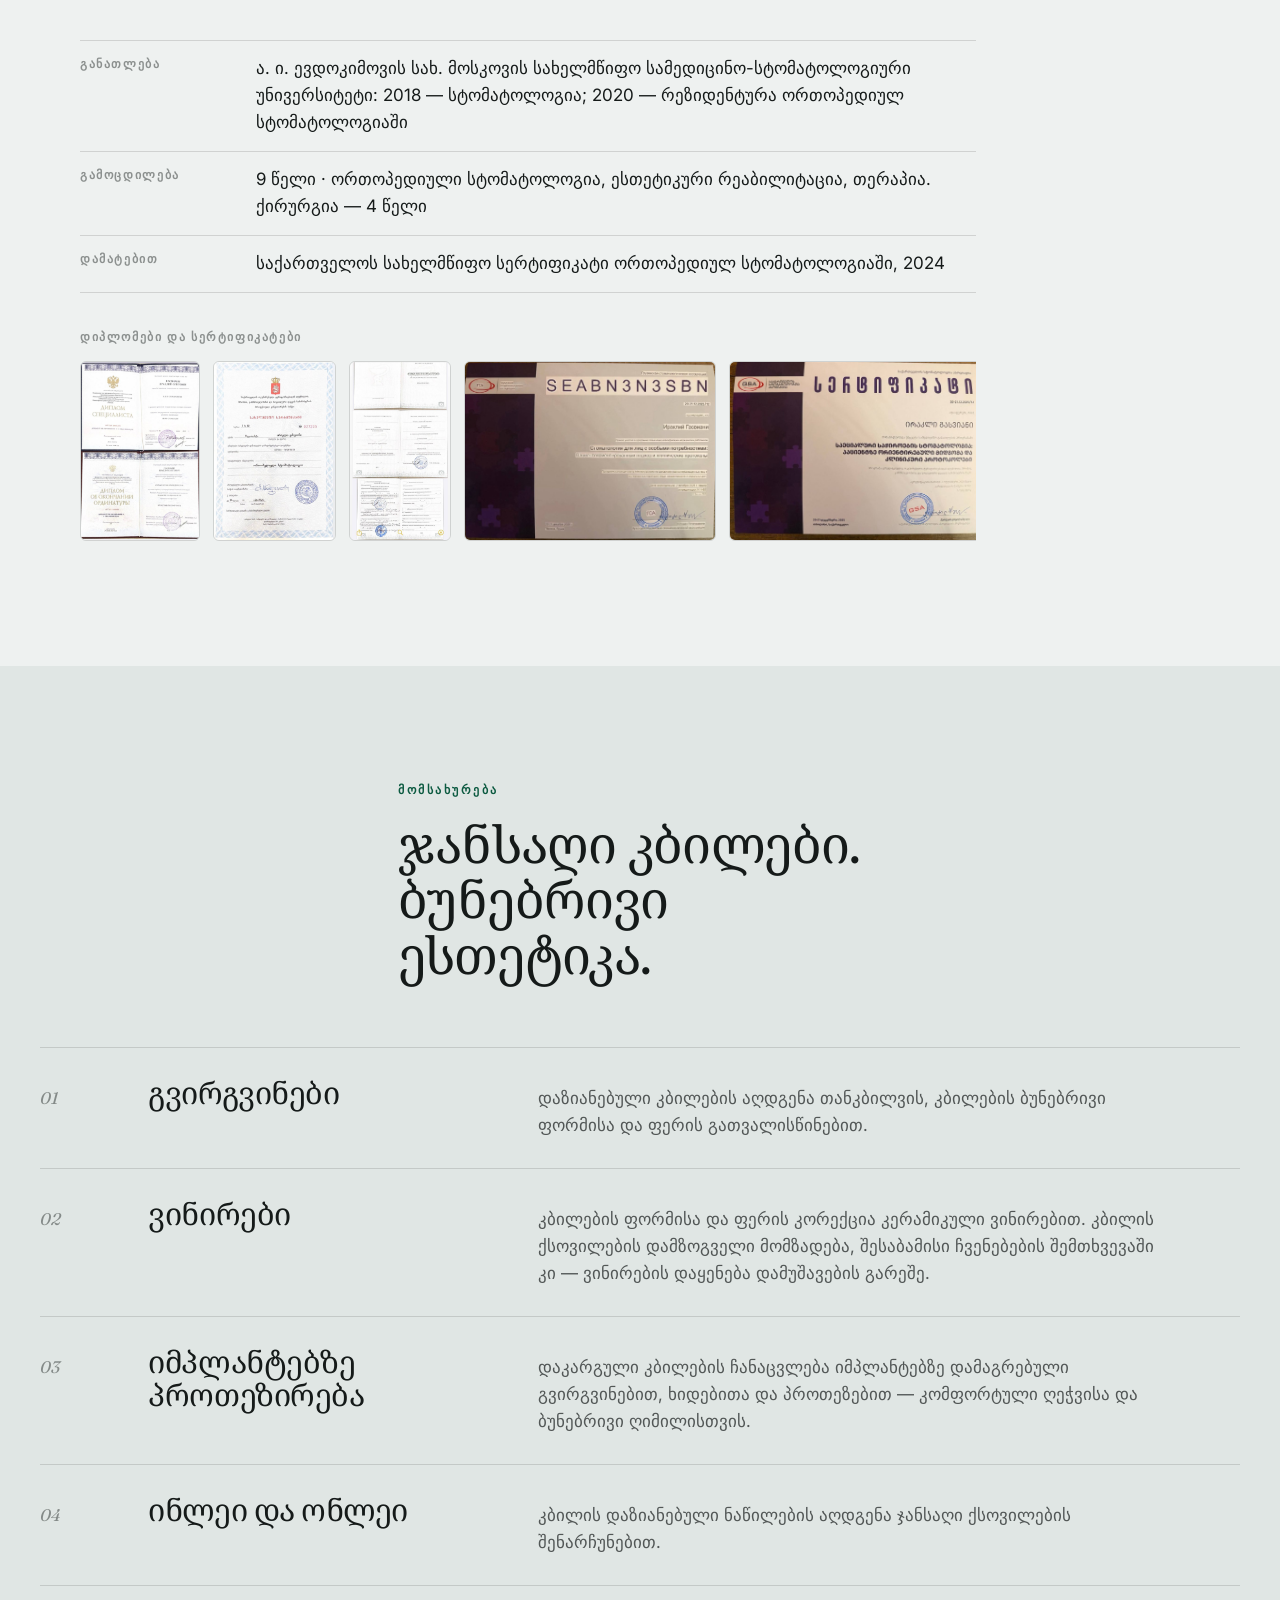
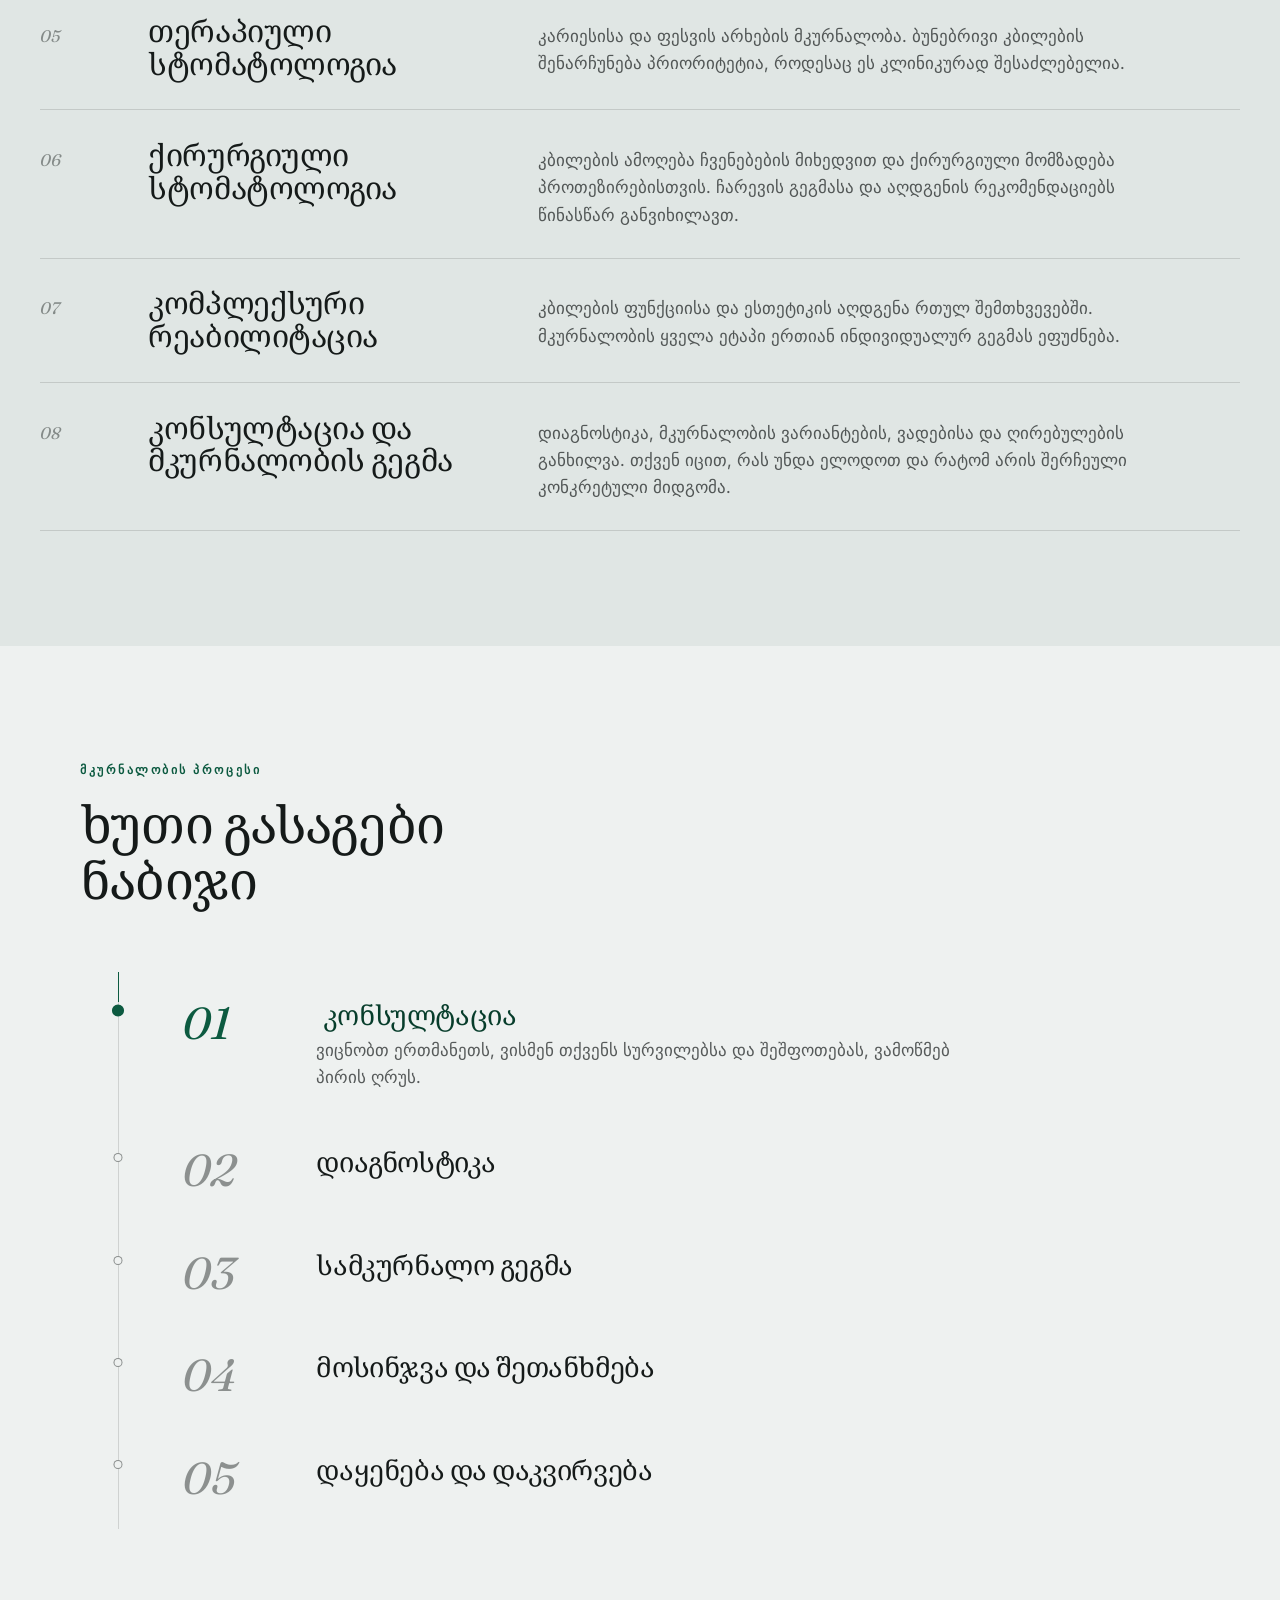
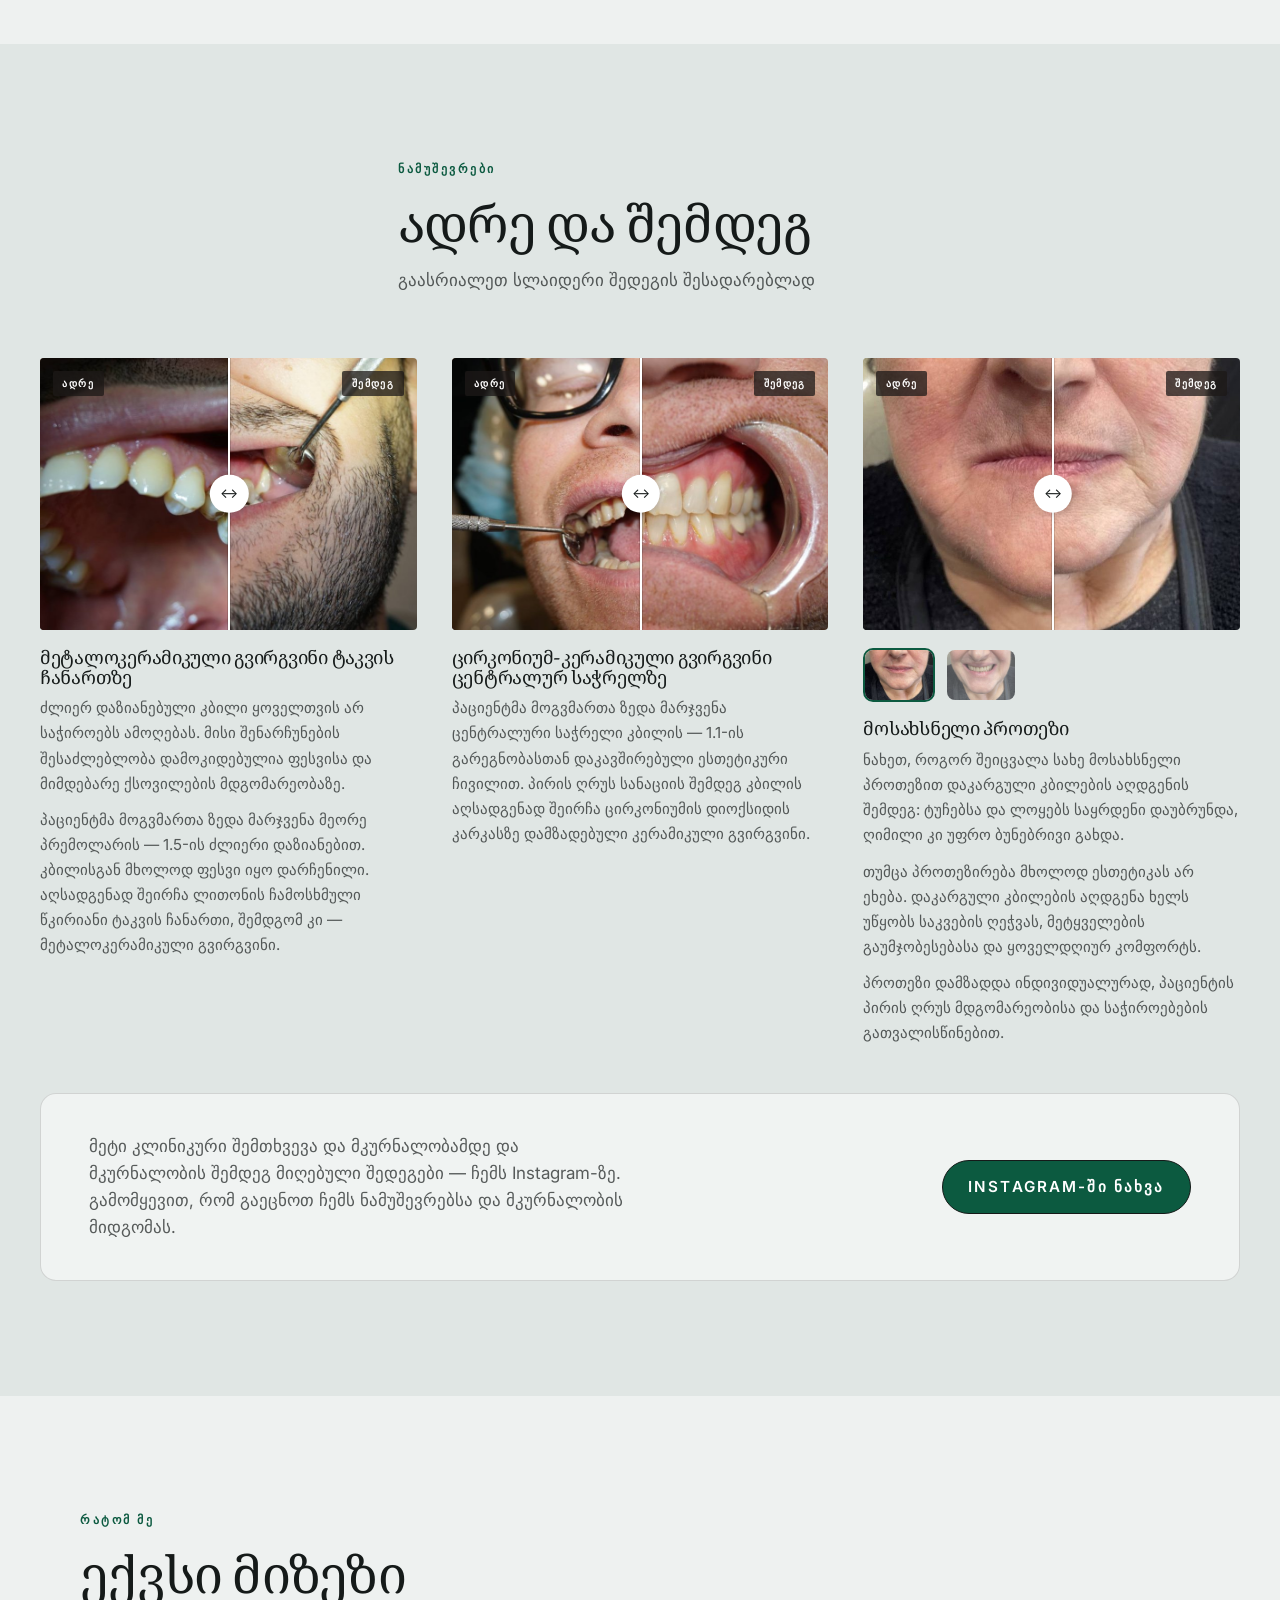
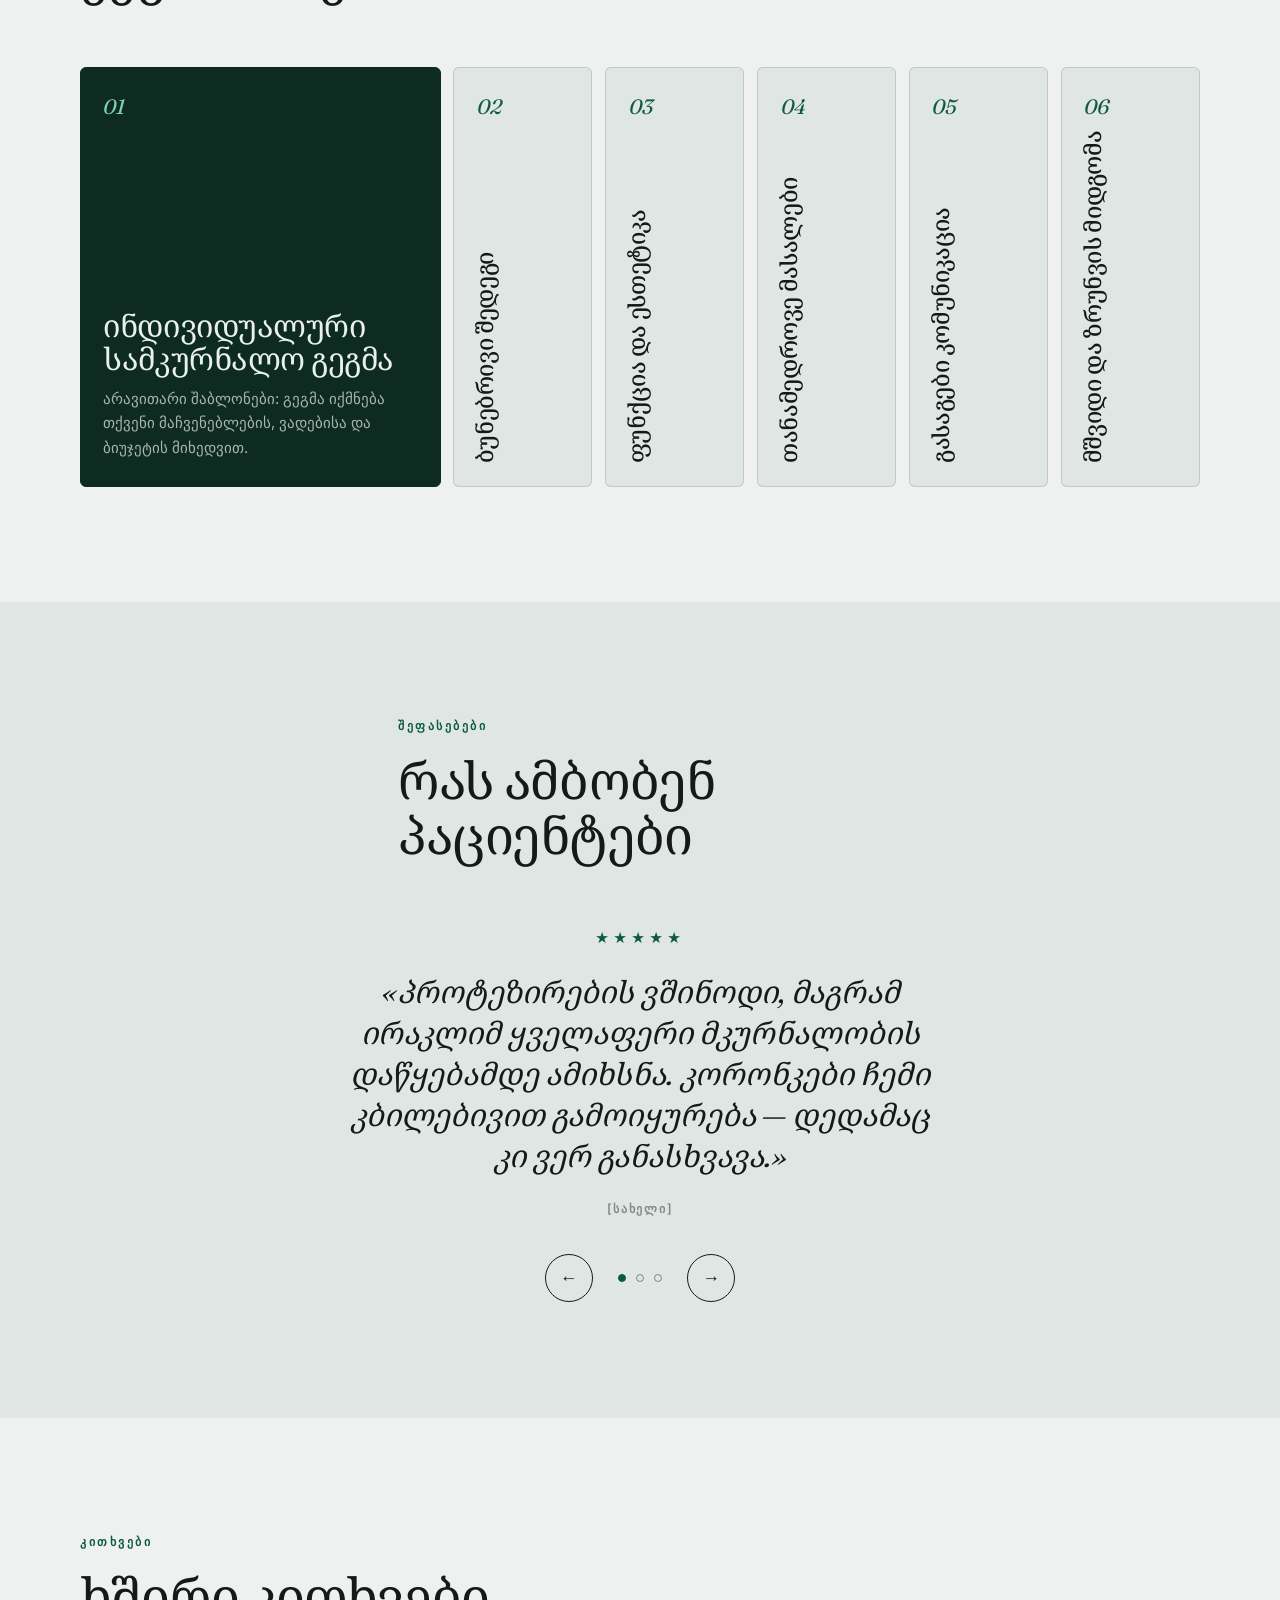
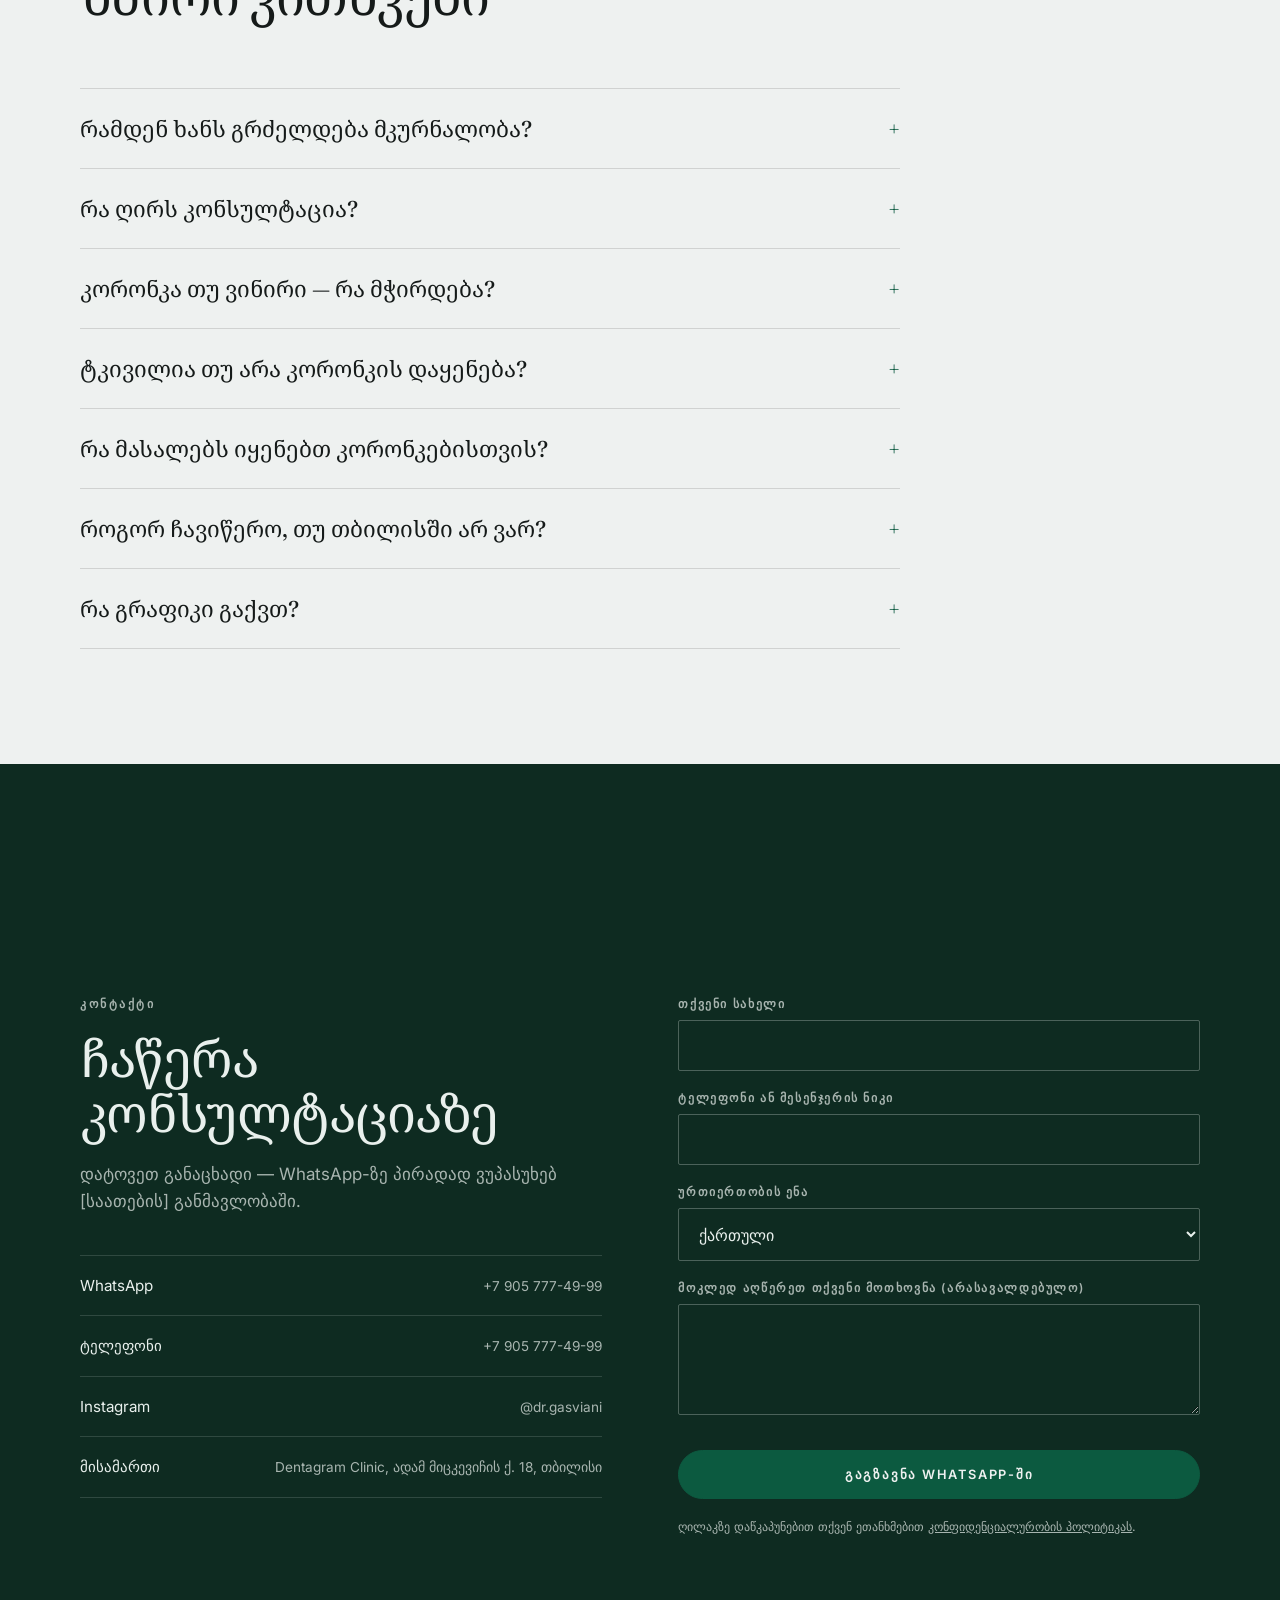
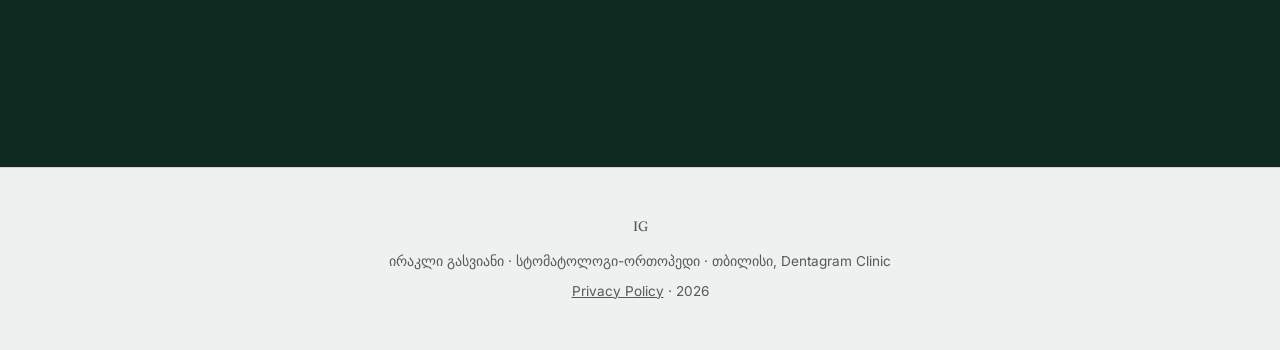
==== commit 1581a08a: "Docs gallery, Instagram CTA, fix before/after slider layering" ====
--- a/index.html
+++ b/index.html
@@ -125,9 +125,6 @@
       <h2 data-i18n="about.title">Подход, который виден в результате</h2>
     </div>
     <div class="about-grid">
-      <figure class="about-photo">
-        <img src="assets/img/about.jpg" alt="Иракли Гасвиани в клинике Dentagram" width="588" height="426" loading="lazy">
-      </figure>
       <div class="about-body">
         <p class="lead" data-i18n="about.p1">Меня зовут Иракли Гасвиани, я стоматолог-ортопед. Моя задача — не просто «поставить коронку», а вернуть зубам функцию и естественную эстетику, чтобы результат выглядел как ваши собственные зубы, а не как работа врача.</p>
         <p data-i18n="about.p2">Я работаю по принципу индивидуального плана: перед лечением провожу полную диагностику, объясняю все варианты простым языком и вместе с вами выбираем решение — по показаниям, срокам и бюджету. Никаких навязанных услуг: вы понимаете каждый шаг до того, как он начнётся.</p>
@@ -137,10 +134,15 @@
           <div><dt data-i18n="about.fact2k">Стаж</dt><dd data-i18n="about.fact2v">[N] лет · ортопедическая стоматология, эстетическая реабилитация</dd></div>
           <div><dt data-i18n="about.fact3k">Дополнительно</dt><dd data-i18n="about.fact3v">[сертификаты, курсы]</dd></div>
         </dl>
-        <div class="about-gallery">
-          <img src="assets/img/work-1.jpg" alt="Работа под микроскопом" width="294" height="363" loading="lazy">
-          <img src="assets/img/work-2.jpg" alt="Разбор снимка с пациентом" width="294" height="363" loading="lazy">
-          <img src="assets/img/work-3.jpg" alt="Планирование лечения" width="294" height="363" loading="lazy">
+        <div class="about-docs">
+          <p class="docs-label" data-i18n="about.docs">Дипломы и сертификаты</p>
+          <div class="docs-strip">
+            <img src="assets/img/doc-1.jpg" alt="Диплом специалиста и ординатуры, МГМСУ им. А. И. Евдокимова" loading="lazy">
+            <img src="assets/img/doc-2.jpg" alt="Государственный сертификат Грузии по ортопедической стоматологии" loading="lazy">
+            <img src="assets/img/doc-3.jpg" alt="Свидетельства об аккредитации специалиста" loading="lazy">
+            <img src="assets/img/doc-4.jpg" alt="Сертификат ГСА: стоматология для лиц с особыми потребностями (RU)" loading="lazy">
+            <img src="assets/img/doc-5.jpg" alt="Сертификат GSA: стоматология для лиц с особыми потребностями (KA)" loading="lazy">
+          </div>
         </div>
       </div>
     </div>
@@ -172,6 +174,10 @@
       <p class="section-sub" data-i18n="cases.sub">Потяните ползунок, чтобы сравнить результат</p>
     </div>
     <div class="cases-grid" id="casesGrid"><!-- рендерится из js/i18n.js, фото — js/config.js --></div>
+    <div class="cases-ig reveal">
+      <p data-i18n="cases.ig">Больше моих работ и результатов до и после лечения — в моём Instagram. Подписывайтесь, чтобы познакомиться с моими работами и подходом к лечению.</p>
+      <a class="btn btn-ig" id="igCasesLink" href="https://instagram.com/dr.gasviani" target="_blank" rel="noopener" data-track="instagram_click" data-i18n="cases.igCta">Смотреть в Instagram</a>
+    </div>
   </section>
 
   <!-- ===================== 6. ПРЕИМУЩЕСТВА ===================== -->
--- a/css/style.css
+++ b/css/style.css
@@ -131,15 +131,31 @@
 @media (prefers-reduced-motion:reduce){.marquee-track{animation:none}}
 
 /* ===== About ===== */
-.about-grid{display:grid;grid-template-columns:.9fr 1.1fr;gap:clamp(2rem,5vw,5rem)}
+.about-grid{display:grid;grid-template-columns:1fr;max-width:56rem}
 .about-photo img{border-radius:4px;position:sticky;top:110px}
 .about-body .lead{font-family:var(--serif);font-size:clamp(1.2rem,2vw,1.45rem);line-height:1.4;margin-bottom:1.4rem}
-.about-body>p+p{color:var(--ink-70)}
+.about-body>p+p{color:var(--ink-70);margin-top:.9rem}
 .about-facts{margin:2.2rem 0;border-top:1px solid var(--line)}
 .about-facts>div{display:grid;grid-template-columns:160px 1fr;gap:1rem;padding:.9rem 0;border-bottom:1px solid var(--line)}
 .about-facts dt{font-size:.72rem;font-weight:600;text-transform:uppercase;letter-spacing:.14em;color:var(--ink-45)}
 .about-gallery{display:grid;grid-template-columns:repeat(3,1fr);gap:.8rem}
 .about-gallery img{border-radius:4px}
+/* Документы */
+.about-docs{margin-top:1.2rem}
+.docs-label{font-size:.72rem;font-weight:600;text-transform:uppercase;letter-spacing:.14em;color:var(--ink-45);margin-bottom:.9rem}
+.docs-strip{display:flex;gap:.8rem;overflow-x:auto;padding-bottom:.6rem;scroll-snap-type:x mandatory}
+.docs-strip img{height:180px;width:auto;flex:0 0 auto;border-radius:6px;border:1px solid var(--line);scroll-snap-align:start;cursor:zoom-in;transition:transform .3s var(--ease),box-shadow .3s}
+.docs-strip img:hover{transform:translateY(-3px);box-shadow:0 10px 24px rgba(21,26,25,.14)}
+/* Лайтбокс документа */
+.doc-lightbox{position:fixed;inset:0;z-index:200;background:rgba(14,20,18,.88);display:flex;align-items:center;justify-content:center;padding:2rem;cursor:zoom-out}
+.doc-lightbox img{max-width:min(92vw,900px);max-height:88vh;border-radius:6px;box-shadow:0 30px 80px rgba(0,0,0,.5)}
+.doc-lightbox-close{position:absolute;top:1.2rem;right:1.4rem;width:44px;height:44px;border:none;border-radius:50%;background:rgba(255,255,255,.12);color:#fff;font-size:1.6rem;line-height:1;cursor:pointer}
+.doc-lightbox-close:hover{background:rgba(255,255,255,.25)}
+/* Instagram-блок после кейсов */
+.cases-ig{margin-top:3rem;padding:2.4rem clamp(1.4rem,4vw,3rem);border:1px solid var(--line);border-radius:16px;display:flex;align-items:center;justify-content:space-between;gap:1.6rem;flex-wrap:wrap;background:rgba(255,255,255,.5)}
+.cases-ig p{max-width:34rem;color:var(--ink-70);line-height:1.6;margin:0}
+.btn-ig{display:inline-flex;align-items:center;gap:.5rem;padding:.85rem 1.6rem;border-radius:999px;background:var(--choc);color:#fff;font-weight:600;font-size:.95rem;text-decoration:none;transition:background .25s,transform .25s}
+.btn-ig:hover{background:var(--choc-deep);transform:translateY(-2px)}
 
 /* ===== Services ===== */
 .services-list{border-top:1px solid var(--line)}
@@ -192,8 +208,8 @@
   touch-action:pan-y;cursor:ew-resize;user-select:none;background:var(--cream-2);
 }
 .ba-slider img{position:absolute;inset:0;width:100%;height:100%;object-fit:cover;pointer-events:none}
-.ba-after-wrap{position:absolute;inset:0;overflow:hidden;width:50%}
-.ba-after-wrap img{width:200%;max-width:none;height:100%;object-fit:cover}
+.ba-before-wrap{position:absolute;inset:0;overflow:hidden;width:50%}
+.ba-before-wrap img{width:200%;max-width:none;height:100%;object-fit:cover}
 .ba-handle{
   position:absolute;top:0;bottom:0;left:50%;width:2px;background:#fff;
   box-shadow:0 0 0 1px rgba(0,0,0,.15);pointer-events:none;
@@ -212,6 +228,13 @@
 .case-text dl{display:grid;gap:.4rem;font-size:.92rem}
 .case-text dt{font-size:.68rem;font-weight:600;text-transform:uppercase;letter-spacing:.14em;color:var(--ink-45)}
 .case-text dd{color:var(--ink-70)}
+.case-text p{color:var(--ink-70);font-size:.95rem;line-height:1.65;margin:0 0 .7rem}
+.case-text p:last-child{margin-bottom:0}
+.ba-thumbs{display:flex;gap:.6rem}
+.ba-thumb{padding:0;border:2px solid transparent;border-radius:10px;overflow:hidden;background:none;cursor:pointer;width:72px;height:54px;opacity:.65;transition:opacity .25s,border-color .25s}
+.ba-thumb img{width:100%;height:100%;object-fit:cover;display:block}
+.ba-thumb:hover{opacity:1}
+.ba-thumb.active{opacity:1;border-color:var(--choc)}
 
 /* ===== Advantages ===== */
 .adv-grid{display:grid;grid-template-columns:repeat(auto-fit,minmax(280px,1fr));gap:0;border-top:1px solid var(--line);border-left:1px solid var(--line)}
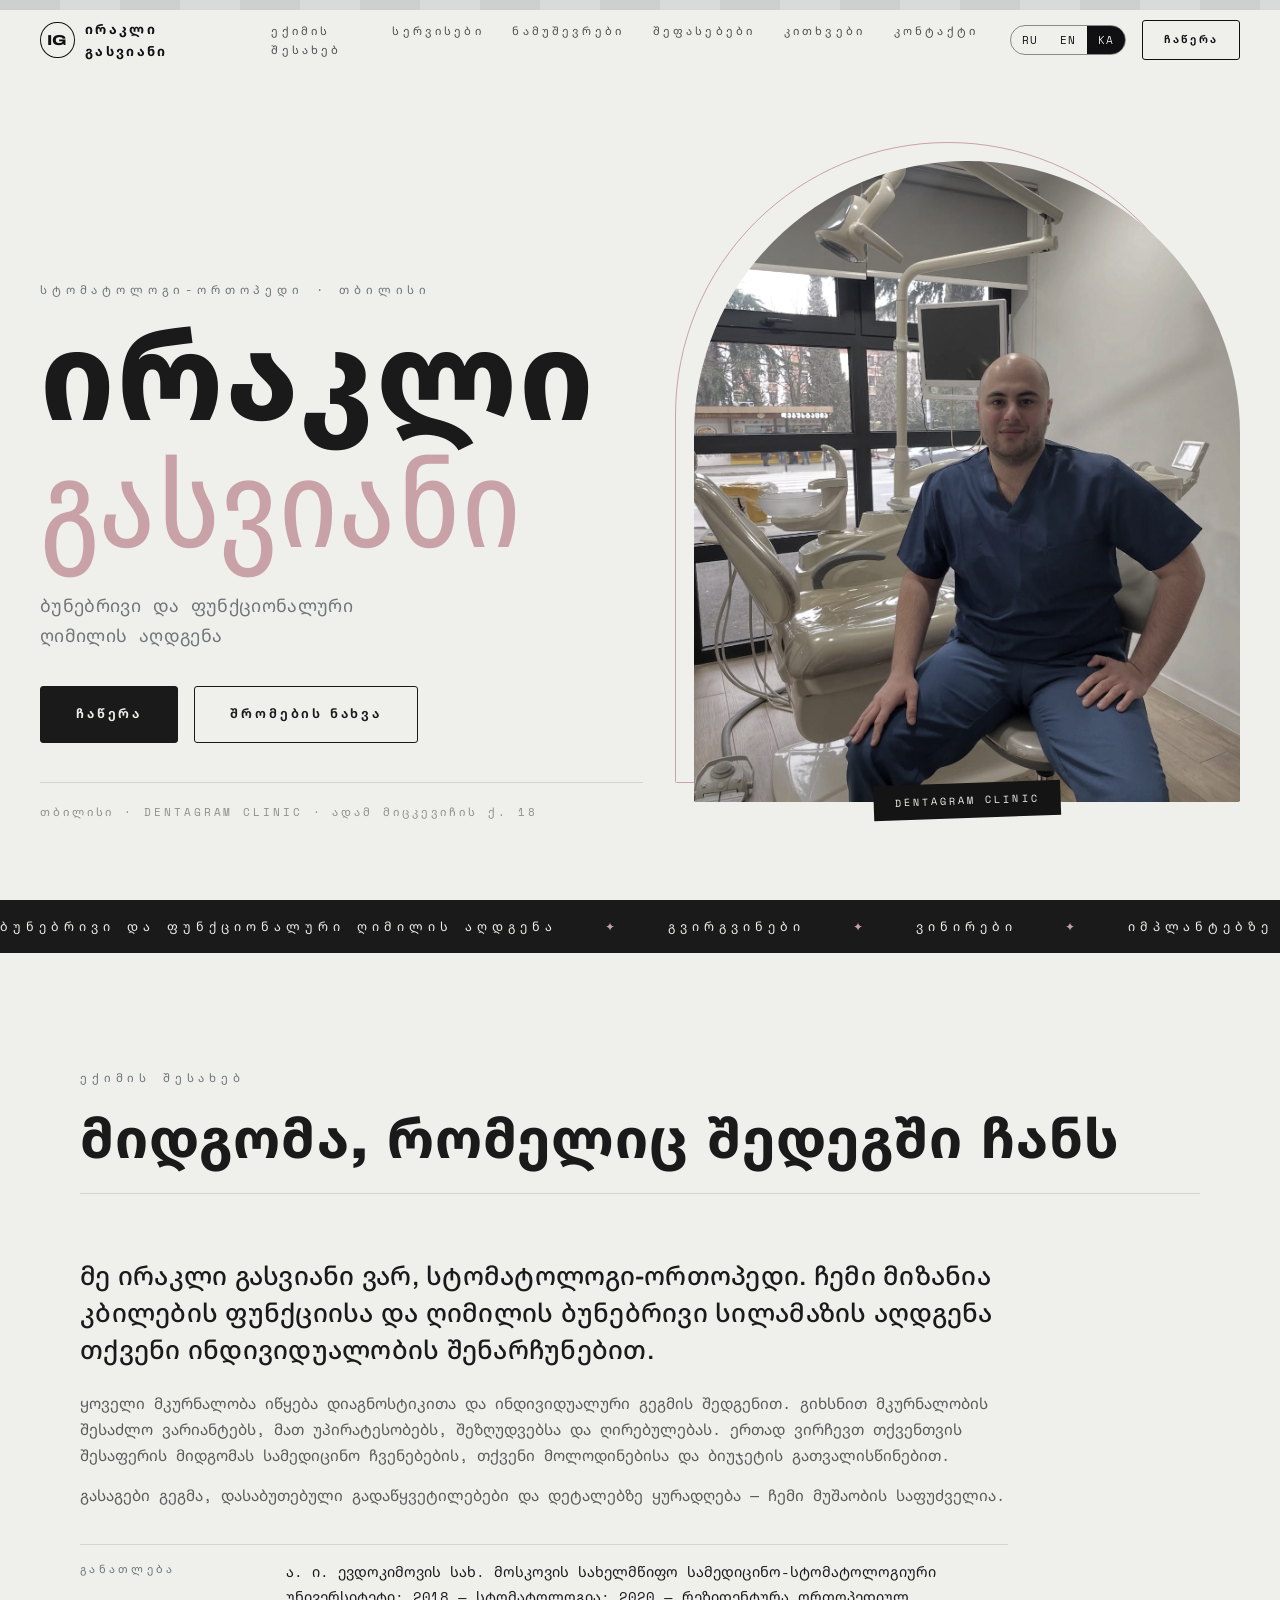
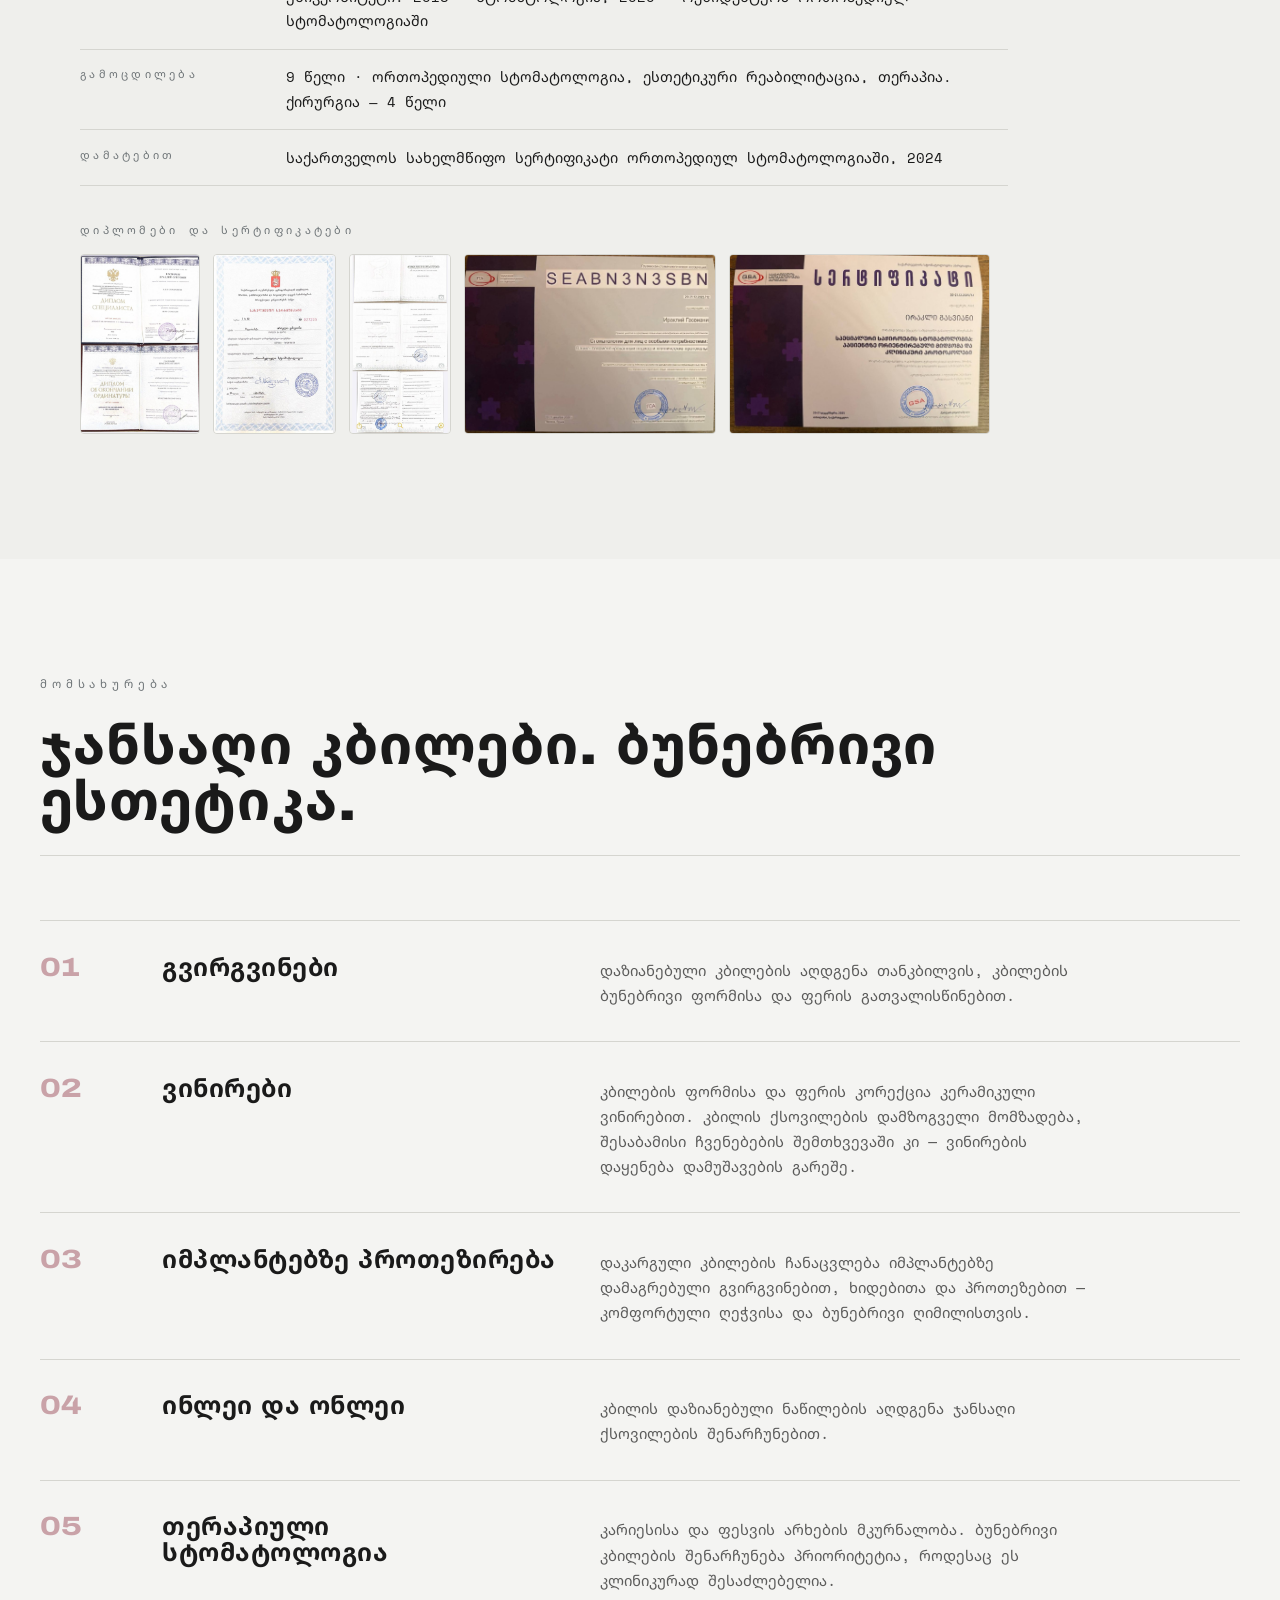
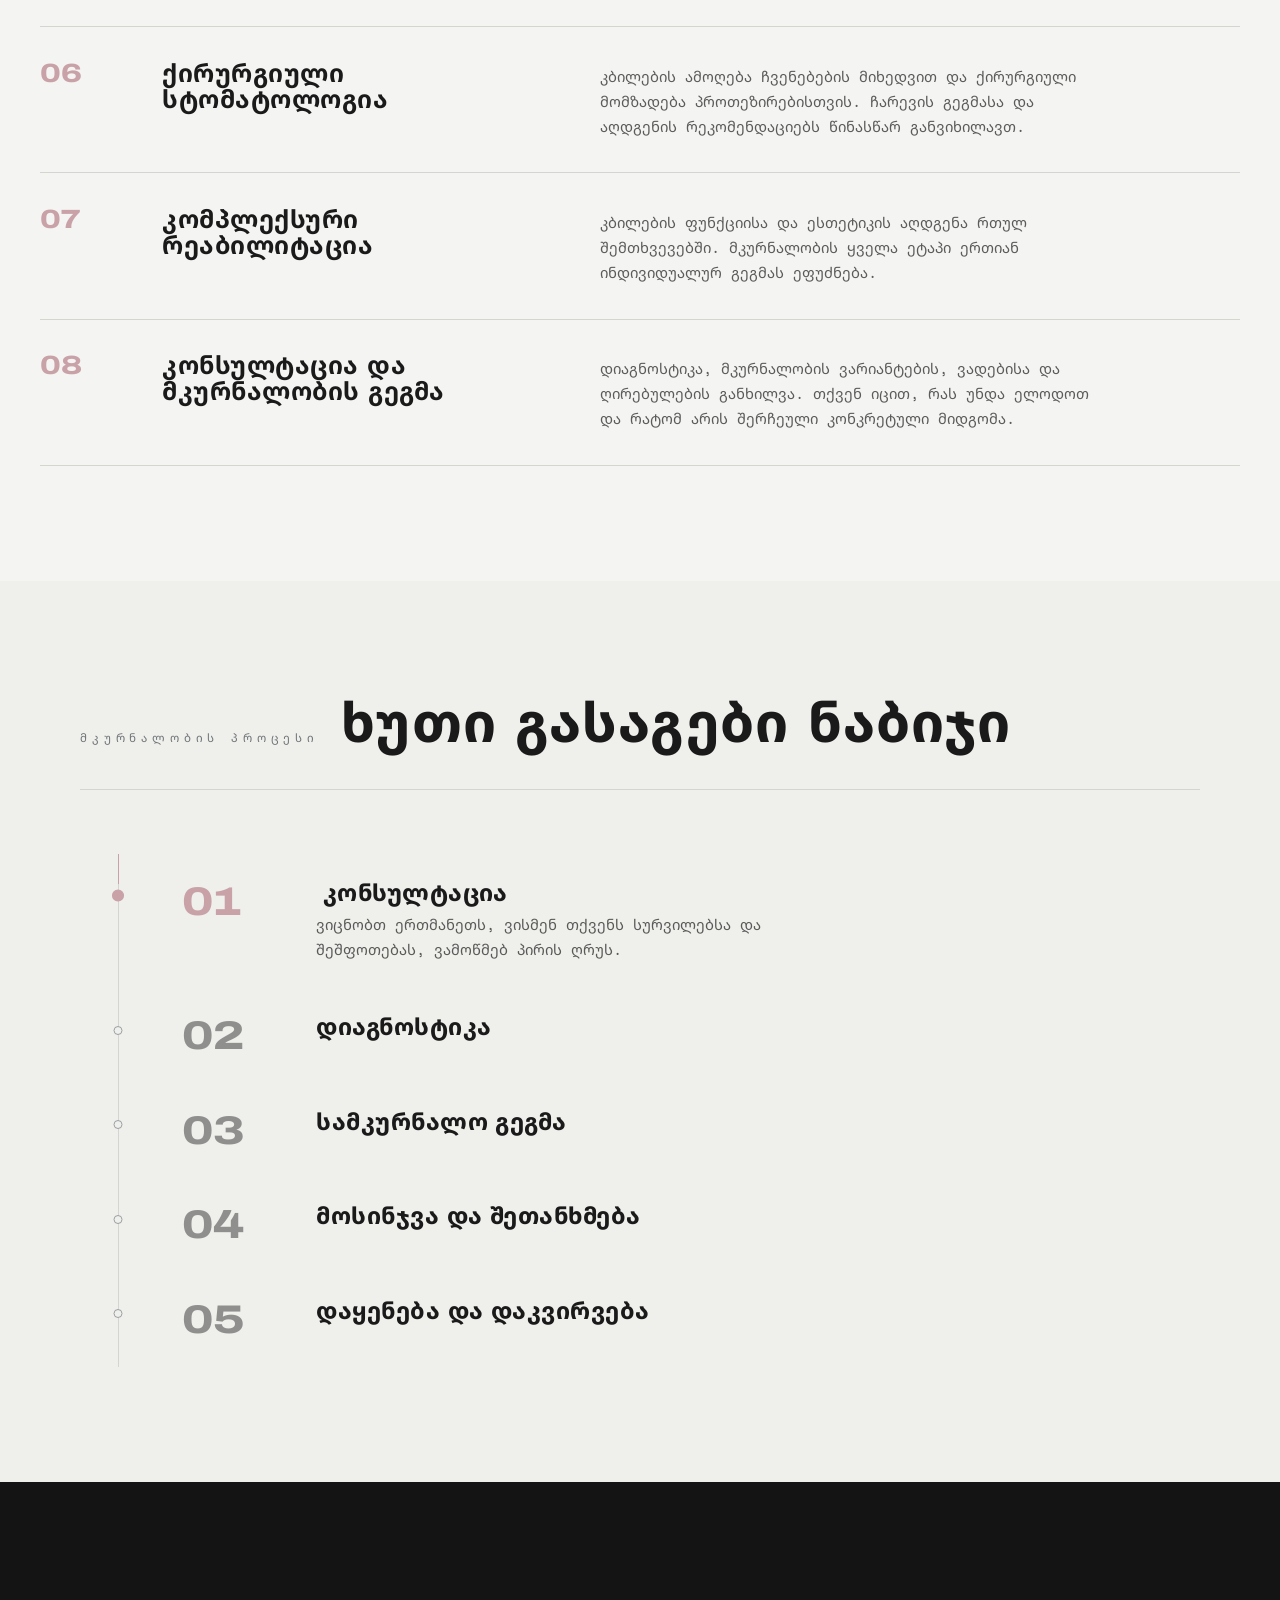
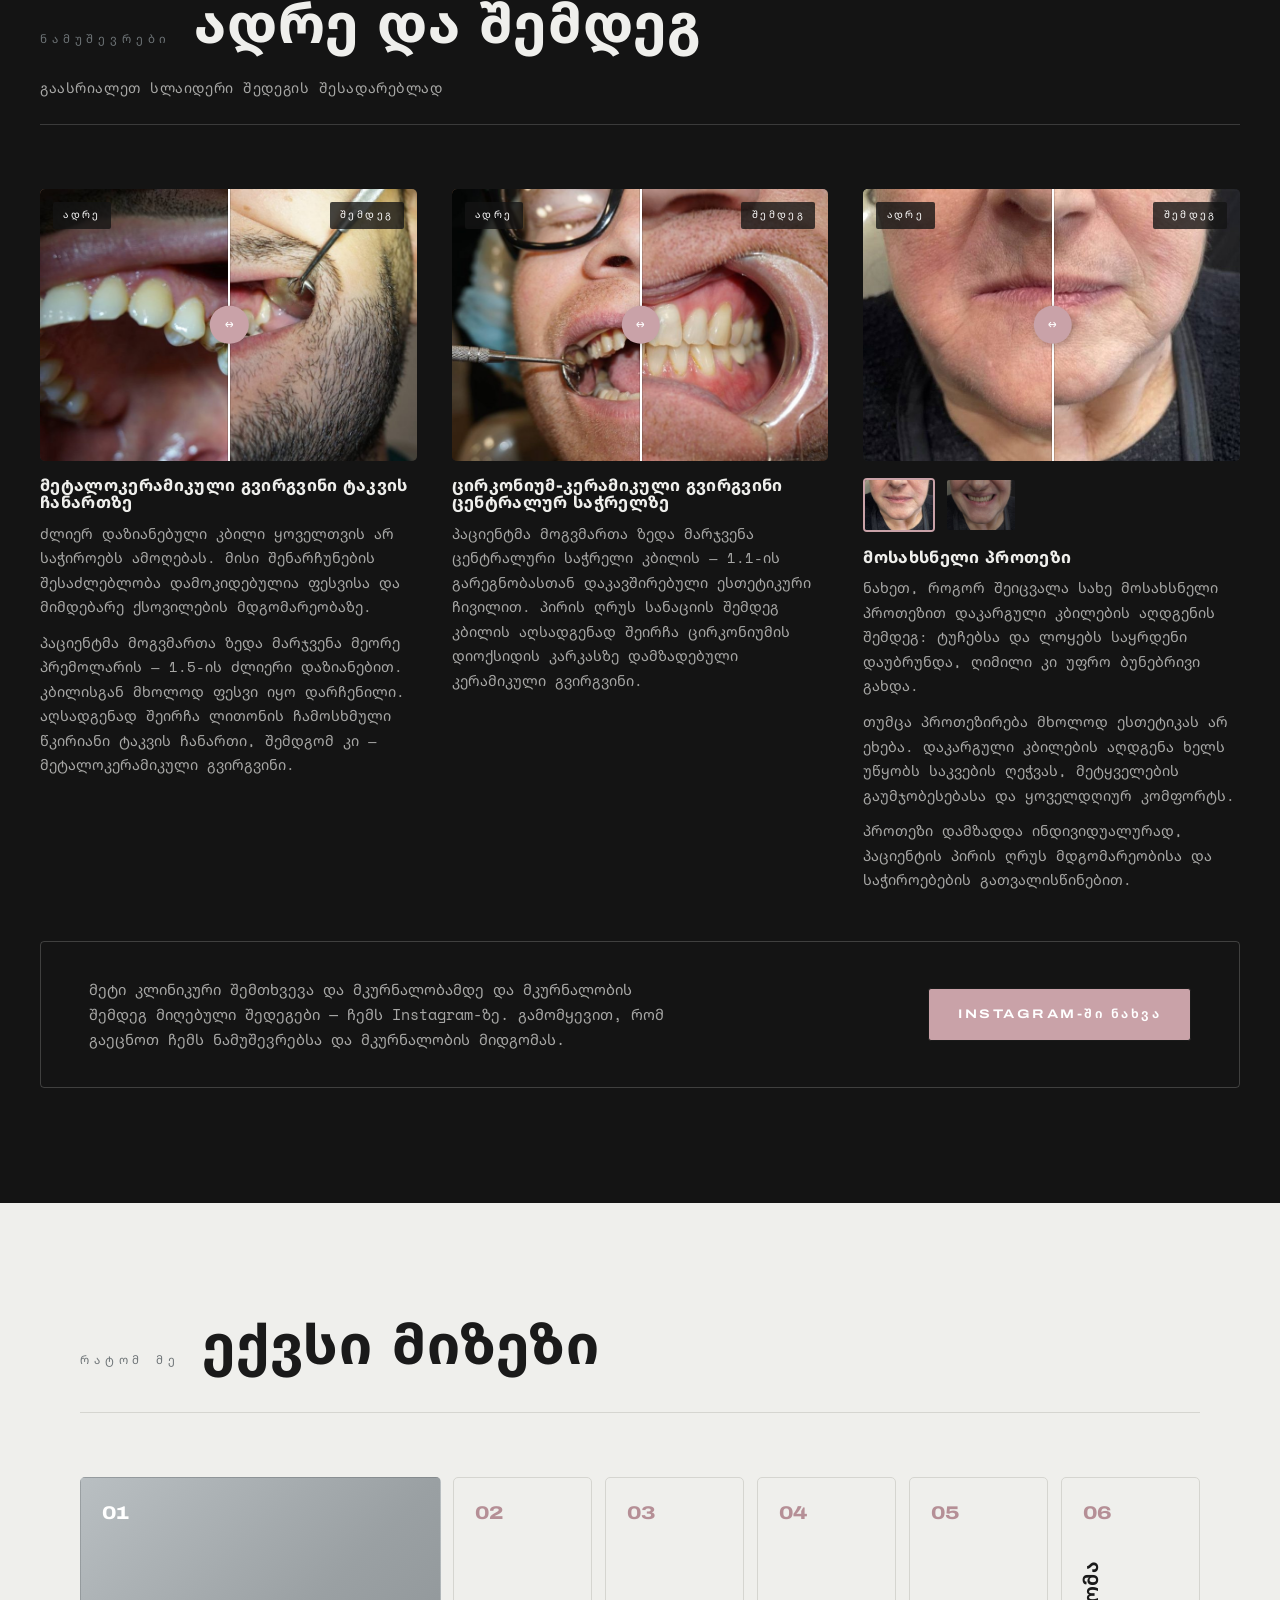
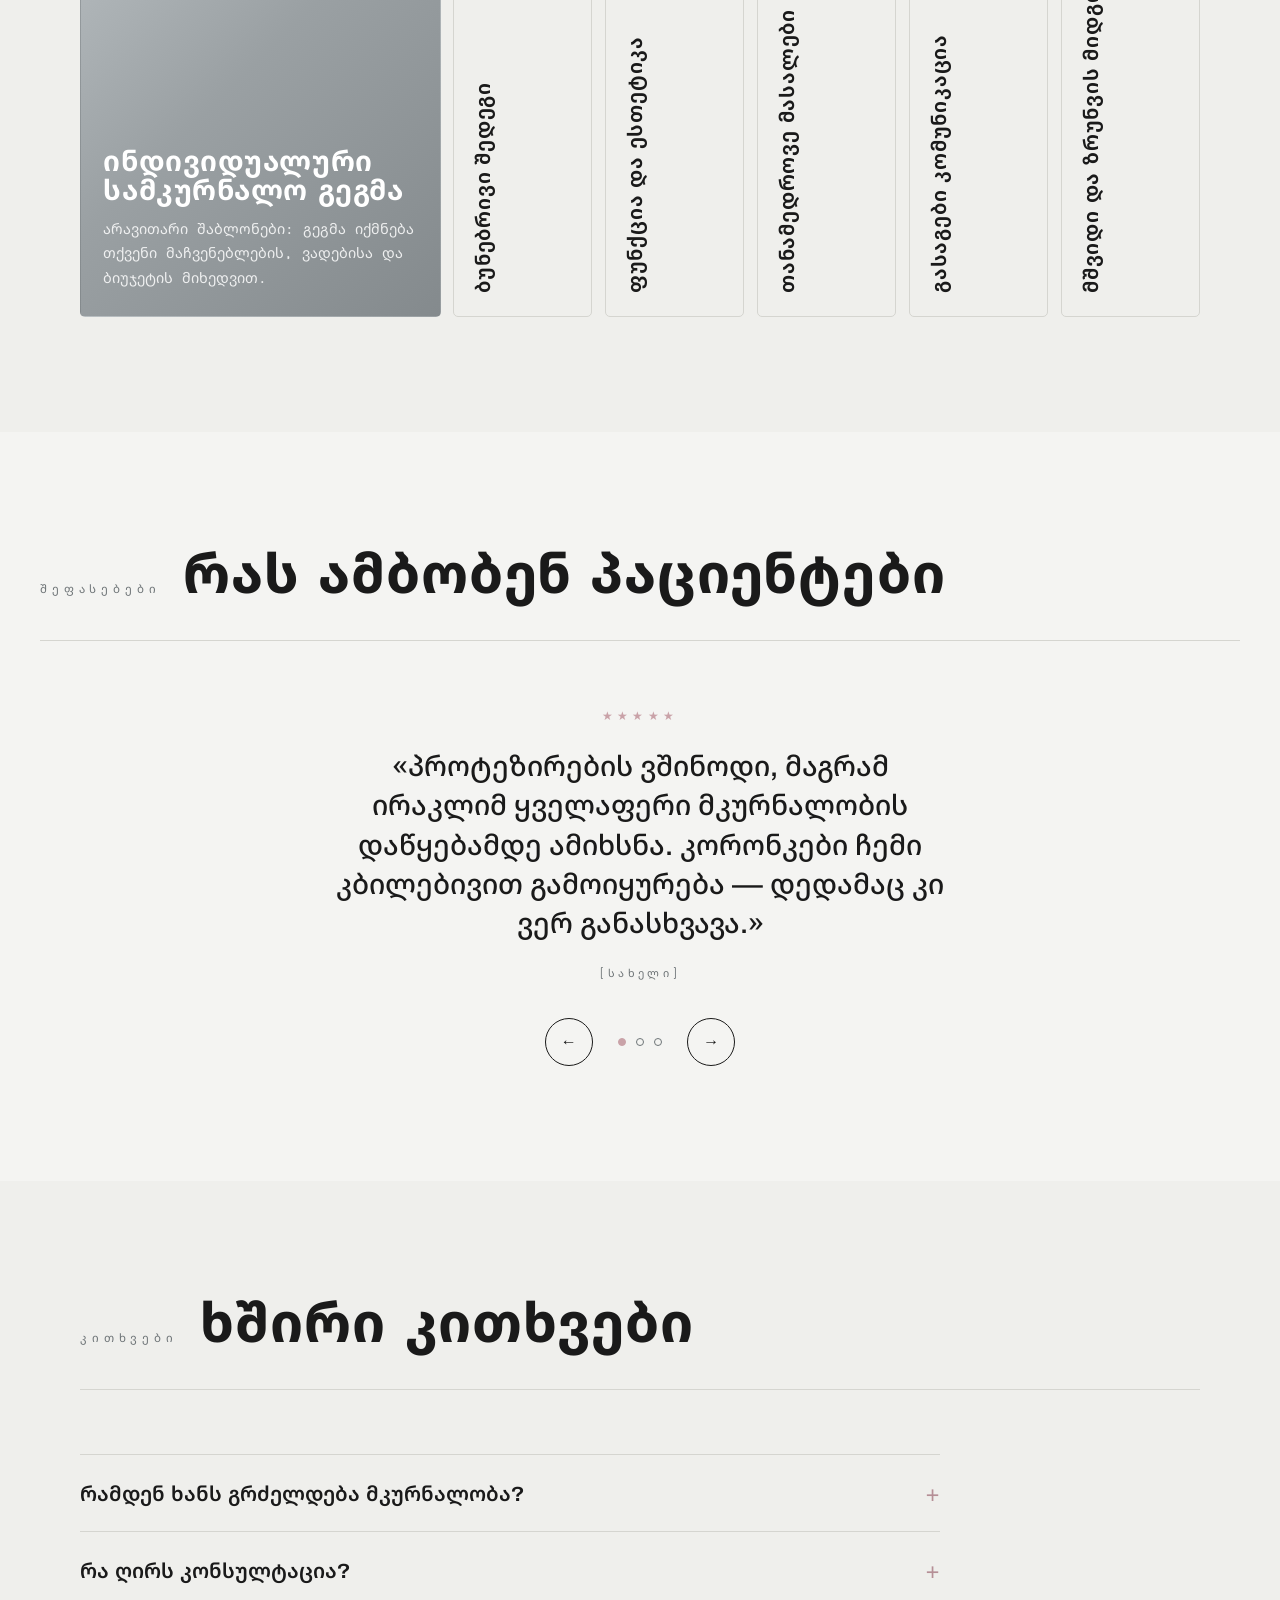
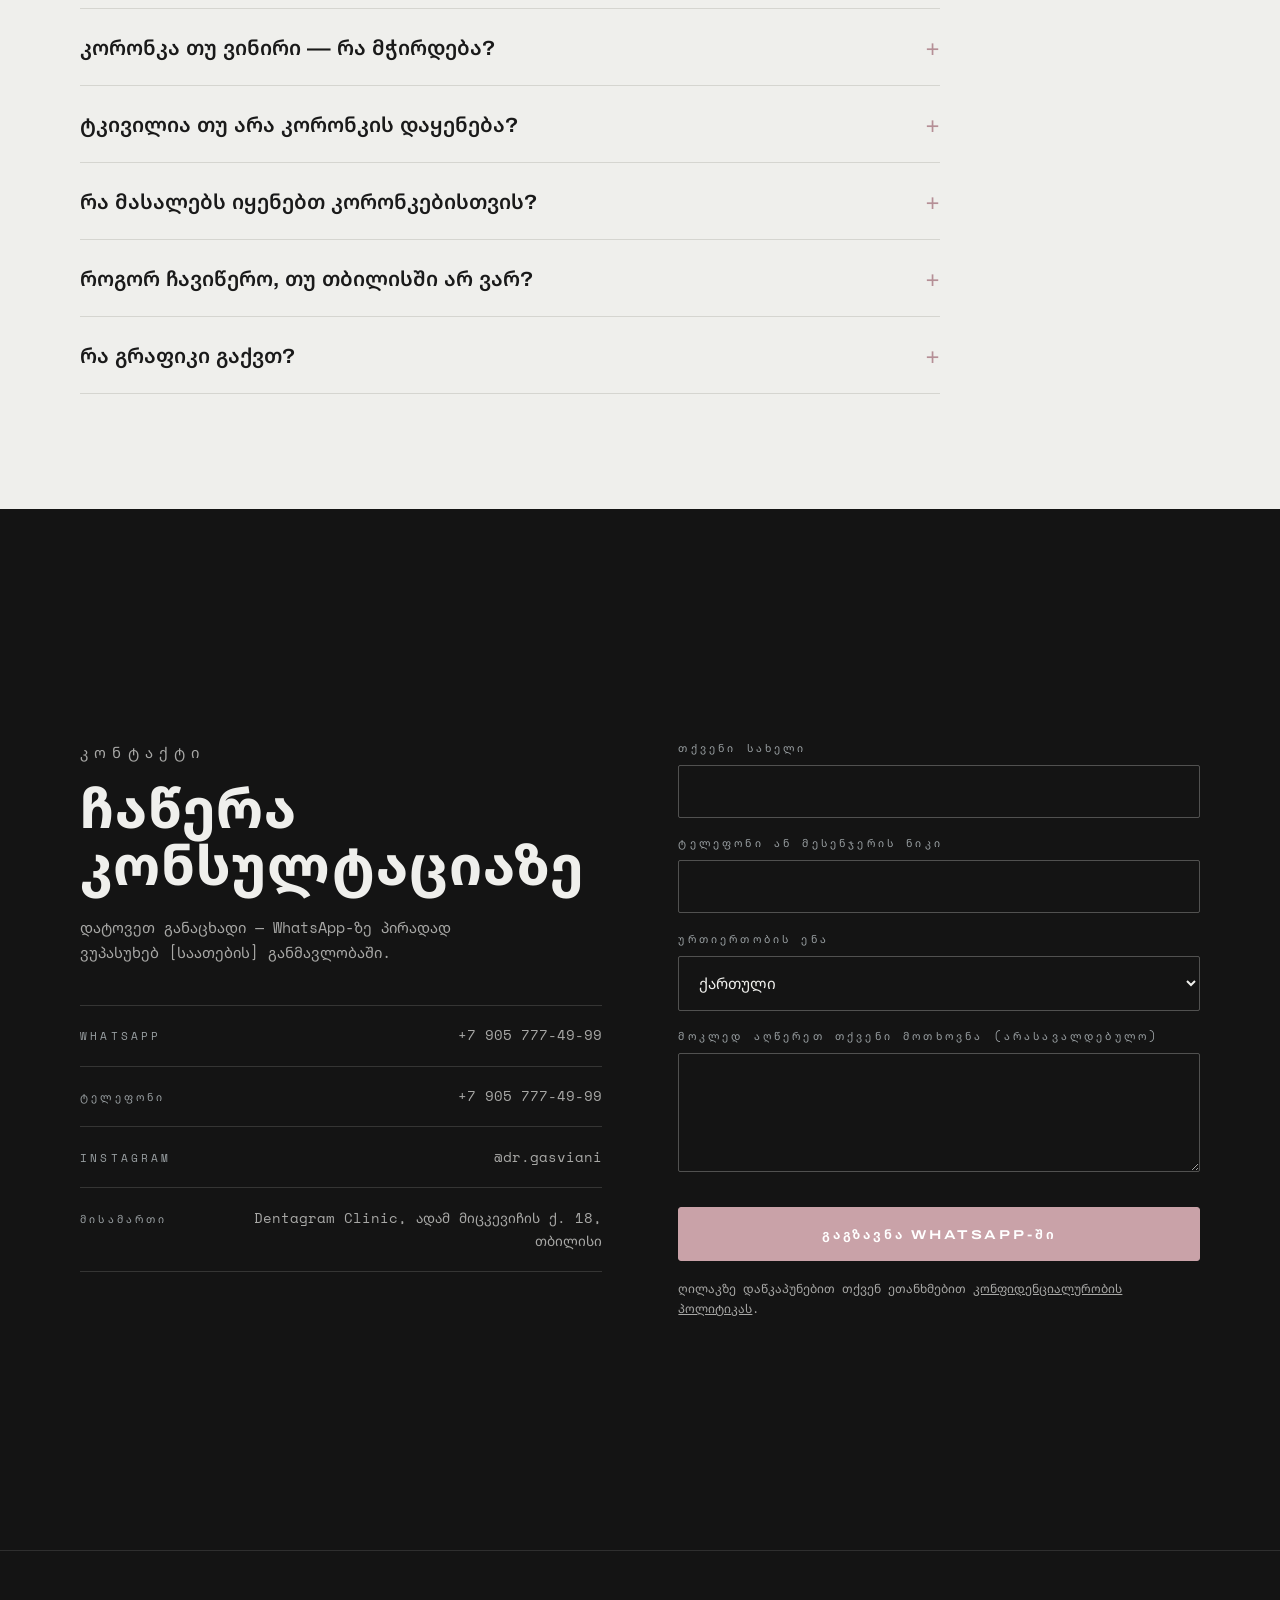
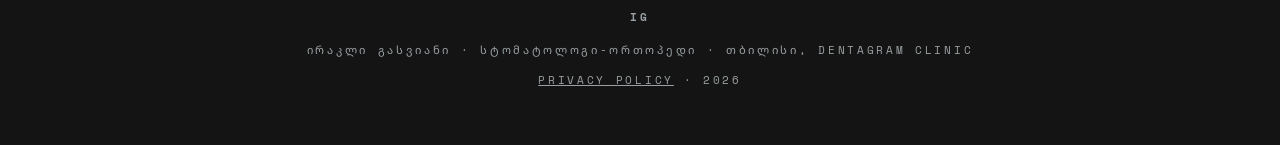
==== commit 365a4a03: "redesign: BARR style" ====
--- a/index.html
+++ b/index.html
@@ -48,7 +48,7 @@
 
 <link rel="preconnect" href="https://fonts.googleapis.com">
 <link rel="preconnect" href="https://fonts.gstatic.com" crossorigin>
-<link href="https://fonts.googleapis.com/css2?family=Fraunces:ital,opsz,wght@0,9..144,300;0,9..144,400;0,9..144,500;1,9..144,300;1,9..144,400&family=Inter:wght@400;500;600&family=Noto+Serif+Georgian:wght@300;400;500&family=FiraGO:wght@400;500;600&display=swap" rel="stylesheet">
+<link href="https://fonts.googleapis.com/css2?family=Archivo:wdth,wght@62..125,400..800&family=Space+Mono:wght@400;700&family=Noto+Sans+Georgian:wght@400;500;700&display=swap" rel="stylesheet">
 <link rel="stylesheet" href="css/style.css">
 </head>
 <body>
--- a/css/style.css
+++ b/css/style.css
@@ -1,211 +1,247 @@
-/* ===== Dr. Irakli Gasviani — one-page site ===== */
+/* =====================================================================
+   Dr. Irakli Gasviani — редизайн в эстетике «BARR × PWA»
+   (Space Mono + Archivo, сталь/мавовый, hairline-сетка, mix-blend хедер)
+   Классы сохранены 1:1 — js/main.js, js/i18n.js, js/config.js не меняются.
+   ===================================================================== */
 :root{
-  --cream:#eef1f0;
-  --cream-2:#e0e6e4;
-  --ink:#151a19;
-  --ink-70:rgba(21,26,25,.7);
-  --ink-45:rgba(21,26,25,.45);
-  --line:rgba(21,26,25,.14);
-  --choc:#0c5a40;
-  --choc-deep:#073d2b;
-  --dark:#0e2b21;
-  --dark-text:#e9f0ed;
-  --dark-70:rgba(233,240,237,.7);
-  --serif:'Fraunces','Noto Serif Georgian',Georgia,'Times New Roman',serif;
-  --sans:'Inter','FiraGO',-apple-system,'Segoe UI',sans-serif;
-  --ease:cubic-bezier(.19,1,.22,1);
+  --bg:#EFEFEC; --bg2:#F4F4F2; --ink:#1A1A1A;
+  --ink-70:rgba(26,26,26,.7); --ink-45:rgba(26,26,26,.45);
+  --steel:#9AA0A3; --steeld:#6E7477;
+  --pink:#C9A2A8; --pinkd:#B58F96;
+  --line:#D5D5D0; --dark:#141414;
+  --dark-text:#EFEFEC; --dark-70:rgba(239,239,236,.68);
+  --mono:'Space Mono','Noto Sans Georgian',ui-monospace,SFMono-Regular,monospace;
+  --grot:'Archivo','Noto Sans Georgian',system-ui,sans-serif;
+  --ease:cubic-bezier(.2,.7,.2,1);
 }
 *{margin:0;padding:0;box-sizing:border-box}
-html{scroll-behavior:smooth}
+html{scroll-behavior:smooth;scroll-padding-top:96px}
 body{
-  background:var(--cream);color:var(--ink);
-  font-family:var(--sans);font-size:17px;line-height:1.6;
+  background:var(--bg);color:var(--ink);
+  font-family:var(--mono);font-size:16px;line-height:1.7;
   -webkit-font-smoothing:antialiased;text-rendering:optimizeLegibility;
 }
 img{max-width:100%;height:auto;display:block}
 a{color:inherit;text-decoration:none}
-h1,h2,h3{font-family:var(--serif);font-weight:400;line-height:1.08;letter-spacing:-.015em}
-h2{font-size:clamp(2rem,4.6vw,3.2rem)}
-h2 em,h1 em{font-style:italic;font-weight:300}
+h1,h2,h3{
+  font-family:var(--grot);font-weight:750;font-stretch:125%;
+  line-height:1.04;letter-spacing:.02em;text-transform:uppercase;
+}
+h2{font-size:clamp(1.9rem,4.6vw,3.4rem)}
+h1 em,h2 em{font-style:normal;color:var(--pink);font-stretch:75%;font-weight:450}
 .eyebrow{
-  font-family:var(--sans);font-size:.72rem;font-weight:600;
-  text-transform:uppercase;letter-spacing:.22em;color:var(--choc);
-  margin-bottom:1.1rem;
-}
-.section-dark .eyebrow{color:#7fd4b2}
+  font-family:var(--mono);font-size:.72rem;text-transform:uppercase;
+  letter-spacing:.42em;color:var(--steeld);margin-bottom:1.1rem;
+}
 .section{max-width:1200px;margin:0 auto;padding:clamp(4rem,9vw,7.5rem) clamp(1.25rem,4vw,2.5rem)}
-.section-alt{background:var(--cream-2);max-width:none}
+.section-alt{background:var(--bg2);max-width:none}
 .section-alt>*{max-width:1200px;margin-left:auto;margin-right:auto}
-.section-head{margin-bottom:clamp(2.5rem,5vw,4rem);max-width:44ch}
-.section-sub{color:var(--ink-70);margin-top:1rem}
-
-/* ===== Header ===== */
+.section-head{
+  display:flex;flex-wrap:wrap;align-items:baseline;gap:.4rem 1.4rem;
+  margin-bottom:clamp(2.5rem,5vw,4rem);
+  padding-bottom:1.5rem;border-bottom:1px solid var(--line);
+}
+.section-sub{width:100%;color:var(--ink-70);margin-top:.2rem;font-size:.88rem;letter-spacing:.04em}
+
+/* ===== Header: fixed + mix-blend difference (как в BARR) ===== */
 .site-header{
-  position:sticky;top:0;z-index:50;background:rgba(238,241,240,.88);
-  backdrop-filter:blur(12px);border-bottom:1px solid var(--line);
+  position:fixed;top:0;left:0;right:0;z-index:50;
+  mix-blend-mode:difference;color:#fff;
+  background:transparent;border:0;backdrop-filter:none;
 }
 .header-inner{
   max-width:1280px;margin:0 auto;display:flex;align-items:center;gap:2rem;
-  padding:.85rem clamp(1.25rem,4vw,2.5rem);
-}
-.brand{display:flex;align-items:center;gap:.65rem;margin-right:auto}
+  padding:1.1rem clamp(1.25rem,4vw,2.5rem);
+}
+.brand{display:flex;align-items:center;gap:.65rem;margin-right:auto;color:#fff}
 .brand-mark{
-  font-family:var(--serif);font-size:1.05rem;width:2.3rem;height:2.3rem;
-  border:1px solid var(--ink);border-radius:50%;display:grid;place-items:center;
-}
-.brand-text{font-weight:600;font-size:.95rem}
-.main-nav{display:flex;gap:1.6rem}
+  font-family:var(--grot);font-stretch:125%;font-weight:800;font-size:.9rem;
+  width:2.3rem;height:2.3rem;border:1px solid #fff;border-radius:50%;
+  display:grid;place-items:center;color:#fff;
+}
+.brand-text{font-weight:700;font-size:.82rem;letter-spacing:.18em;text-transform:uppercase}
+.main-nav{display:flex;gap:1.8rem}
 .mobile-nav{display:none}
-.main-nav a{font-size:.85rem;font-weight:500;color:var(--ink-70);transition:color .2s}
-.main-nav a:hover{color:var(--ink)}
+.main-nav a{font-size:.7rem;letter-spacing:.28em;text-transform:uppercase;color:#fff;opacity:.72;transition:opacity .25s}
+.main-nav a:hover{opacity:1}
 .header-right{display:flex;align-items:center;gap:1rem}
-.lang-switch{display:flex;border:1px solid var(--line);border-radius:999px;overflow:hidden}
+.lang-switch{display:flex;border:1px solid rgba(255,255,255,.45);border-radius:999px;overflow:hidden}
 .lang-btn{
-  border:0;background:transparent;padding:.35rem .7rem;font-family:var(--sans);
-  font-size:.72rem;font-weight:600;letter-spacing:.06em;cursor:pointer;color:var(--ink-70);
-}
-.lang-btn.active{background:var(--ink);color:var(--cream)}
+  border:0;background:transparent;padding:.34rem .7rem;font-family:var(--mono);
+  font-size:.7rem;letter-spacing:.08em;cursor:pointer;color:#fff;
+}
+.lang-btn.active{background:#fff;color:#000}
 .nav-toggle{display:none;background:none;border:0;cursor:pointer;flex-direction:column;gap:5px;padding:.4rem}
-.nav-toggle span{width:22px;height:2px;background:var(--ink);transition:transform .3s var(--ease),opacity .2s}
+.nav-toggle span{width:22px;height:2px;background:#fff;transition:transform .3s var(--ease),opacity .2s}
 
 /* ===== Buttons ===== */
 .btn{
-  display:inline-block;font-family:var(--sans);font-size:.8rem;font-weight:600;
-  letter-spacing:.14em;text-transform:uppercase;padding:1rem 2.1rem;border-radius:999px;
-  border:1px solid var(--ink);cursor:pointer;transition:background .3s var(--ease),color .3s var(--ease),border-color .3s;
+  display:inline-block;font-family:var(--grot);font-stretch:125%;font-weight:650;
+  font-size:.8rem;letter-spacing:.22em;text-transform:uppercase;
+  padding:1.05rem 2.2rem;border-radius:3px;border:1px solid var(--ink);cursor:pointer;
+  transition:background .3s var(--ease),color .3s var(--ease),border-color .3s,transform .3s;
   text-align:center;
 }
-.btn-solid{background:var(--ink);color:var(--cream)}
+.btn:hover{transform:translateY(-2px)}
+.btn-solid{background:var(--ink);color:var(--bg)}
 .btn-solid:hover{background:transparent;color:var(--ink)}
 .btn-outline{background:transparent;color:var(--ink)}
-.btn-outline:hover{background:var(--ink);color:var(--cream)}
-.btn-accent{background:var(--choc);border-color:var(--choc);color:var(--cream)}
-.btn-accent:hover{background:var(--choc-deep);border-color:var(--choc-deep)}
-.btn-sm{padding:.6rem 1.3rem;font-size:.7rem}
+.btn-outline:hover{background:var(--ink);color:var(--bg)}
+.btn-accent{background:var(--pink);border-color:var(--pink);color:#fff}
+.btn-accent:hover{background:var(--pinkd);border-color:var(--pinkd)}
+.btn-sm{padding:.62rem 1.3rem;font-size:.66rem}
 .btn-full{width:100%}
+/* CTA в хедере живёт в режиме difference */
+.site-header .btn-solid{background:transparent;border-color:#fff;color:#fff}
+.site-header .btn-solid:hover{background:#fff;color:#000}
 
 /* ===== Hero ===== */
 .hero{
-  max-width:1280px;margin:0 auto;min-height:min(88vh,900px);
-  display:grid;grid-template-columns:1.05fr .95fr;align-items:stretch;
-  padding:clamp(2rem,5vw,4rem) clamp(1.25rem,4vw,2.5rem);gap:clamp(2rem,4vw,4rem);
-}
-.hero-text{display:flex;flex-direction:column;justify-content:center;padding-bottom:2rem}
-.hero-title{font-size:clamp(3rem,8vw,5.8rem);margin-bottom:1.4rem;font-weight:400;letter-spacing:-.01em}
-.hero-slogan{font-family:var(--serif);font-size:clamp(1.25rem,2.4vw,1.7rem);font-weight:300;font-style:italic;color:var(--ink-70);max-width:26ch;margin-bottom:2.4rem}
-.hero-actions{display:flex;gap:1rem;flex-wrap:wrap;margin-bottom:2.6rem}
-.hero-loc{font-size:.8rem;letter-spacing:.12em;text-transform:uppercase;color:var(--ink-45);border-top:1px solid var(--line);padding-top:1.2rem}
-
-/* фото в арочной рамке с декоративным контуром */
+  position:relative;max-width:1280px;margin:0 auto;
+  min-height:100svh;display:grid;grid-template-columns:1.05fr .95fr;
+  align-items:end;gap:clamp(2rem,4vw,4rem);
+  padding:clamp(7rem,14vh,9rem) clamp(1.25rem,4vw,2.5rem) clamp(3rem,7vh,5rem);
+}
+.hero::before{
+  content:"";position:absolute;top:0;left:0;right:0;height:10px;
+  background:repeating-linear-gradient(90deg,var(--steel) 0 60px,#B7BCBE 60px 120px);
+  opacity:.4;
+}
+.hero-text{padding-bottom:1rem}
+.hero-title{font-size:clamp(3.2rem,10.5vw,7.6rem);font-weight:800;margin-bottom:1.3rem}
+.hero-slogan{
+  font-size:clamp(.92rem,1.5vw,1.1rem);color:var(--steeld);
+  max-width:36ch;margin-bottom:2.2rem;letter-spacing:.02em;
+}
+.hero-actions{display:flex;gap:1rem;flex-wrap:wrap;margin-bottom:2.4rem}
+.hero-loc{
+  font-size:.7rem;letter-spacing:.26em;text-transform:uppercase;
+  color:var(--ink-45);border-top:1px solid var(--line);padding-top:1.2rem;
+}
 .hero-photo{position:relative;align-self:center;aspect-ratio:4/4.7}
-.hero-photo-frame{
-  position:absolute;inset:0;overflow:hidden;
-  border-radius:999px 999px 6px 6px;
-}
-.hero-photo-frame img{width:100%;height:100%;object-fit:cover;object-position:center 22%;transition:transform 1.2s var(--ease)}
+.hero-photo-frame{position:absolute;inset:0;overflow:hidden;border-radius:999px 999px 6px 6px}
+.hero-photo-frame img{
+  width:100%;height:100%;object-fit:cover;object-position:center 22%;
+  transition:transform 1.2s var(--ease);
+  filter:grayscale(35%) contrast(1.02);
+}
 .hero-photo:hover .hero-photo-frame img{transform:scale(1.04)}
 .hero-arch{
-  position:absolute;inset:-1.4rem 1.4rem 1.4rem -1.4rem;z-index:-1;
-  border:1px solid var(--choc);border-radius:999px 999px 6px 6px;
+  position:absolute;inset:-1.2rem 1.2rem 1.2rem -1.2rem;z-index:-1;
+  border:1px solid var(--pink);border-radius:999px 999px 6px 6px;
 }
 .hero-badge{
   position:absolute;left:50%;bottom:-1rem;transform:translateX(-50%) rotate(-2deg);
-  background:var(--dark);color:var(--dark-text);
-  padding:.6rem 1.3rem;font-size:.68rem;font-weight:600;letter-spacing:.18em;text-transform:uppercase;
+  background:var(--dark);color:var(--bg);
+  padding:.55rem 1.3rem;font-size:.64rem;letter-spacing:.3em;text-transform:uppercase;
   white-space:nowrap;
 }
 
-/* ===== Бегущая строка ===== */
-.marquee{
-  overflow:hidden;border-top:1px solid var(--line);border-bottom:1px solid var(--line);
-  padding:1.1rem 0;background:var(--cream);
-}
+/* ===== Бегущая строка (тёмная) ===== */
+.marquee{overflow:hidden;background:var(--ink);color:var(--bg);padding:1rem 0;border:0}
 .marquee-track{
   display:flex;gap:3rem;width:max-content;
-  animation:marquee 40s linear infinite;
-  font-family:var(--serif);font-size:1.15rem;font-style:italic;color:var(--ink-70);white-space:nowrap;
+  animation:marquee 32s linear infinite;
+  font-size:.78rem;letter-spacing:.4em;text-transform:uppercase;white-space:nowrap;
 }
 .marquee-track span{display:flex;align-items:center;gap:3rem}
-.marquee-track i{font-style:normal;color:var(--choc);font-size:.8em}
+.marquee-track i{font-style:normal;color:var(--pink)}
 @keyframes marquee{to{transform:translateX(-50%)}}
 @media (prefers-reduced-motion:reduce){.marquee-track{animation:none}}
 
 /* ===== About ===== */
-.about-grid{display:grid;grid-template-columns:1fr;max-width:56rem}
-.about-photo img{border-radius:4px;position:sticky;top:110px}
-.about-body .lead{font-family:var(--serif);font-size:clamp(1.2rem,2vw,1.45rem);line-height:1.4;margin-bottom:1.4rem}
-.about-body>p+p{color:var(--ink-70);margin-top:.9rem}
+.about-grid{display:grid;grid-template-columns:1fr;max-width:58rem}
+.about-body .lead{
+  font-family:var(--grot);font-weight:500;font-stretch:110%;
+  font-size:clamp(1.2rem,2.3vw,1.6rem);line-height:1.45;
+  margin-bottom:1.4rem;text-transform:none;letter-spacing:.01em;
+}
+.about-body>p+p{color:var(--ink-70);font-size:.95rem;margin-top:.9rem}
 .about-facts{margin:2.2rem 0;border-top:1px solid var(--line)}
-.about-facts>div{display:grid;grid-template-columns:160px 1fr;gap:1rem;padding:.9rem 0;border-bottom:1px solid var(--line)}
-.about-facts dt{font-size:.72rem;font-weight:600;text-transform:uppercase;letter-spacing:.14em;color:var(--ink-45)}
+.about-facts>div{
+  display:grid;grid-template-columns:190px 1fr;gap:1rem;
+  padding:.95rem 0;border-bottom:1px solid var(--line);
+}
+.about-facts dt{font-size:.68rem;text-transform:uppercase;letter-spacing:.3em;color:var(--steeld)}
+.about-facts dd{font-size:.9rem}
 .about-gallery{display:grid;grid-template-columns:repeat(3,1fr);gap:.8rem}
 .about-gallery img{border-radius:4px}
 /* Документы */
 .about-docs{margin-top:1.2rem}
-.docs-label{font-size:.72rem;font-weight:600;text-transform:uppercase;letter-spacing:.14em;color:var(--ink-45);margin-bottom:.9rem}
+.docs-label{font-size:.68rem;text-transform:uppercase;letter-spacing:.3em;color:var(--steeld);margin-bottom:.9rem}
 .docs-strip{display:flex;gap:.8rem;overflow-x:auto;padding-bottom:.6rem;scroll-snap-type:x mandatory}
-.docs-strip img{height:180px;width:auto;flex:0 0 auto;border-radius:6px;border:1px solid var(--line);scroll-snap-align:start;cursor:zoom-in;transition:transform .3s var(--ease),box-shadow .3s}
-.docs-strip img:hover{transform:translateY(-3px);box-shadow:0 10px 24px rgba(21,26,25,.14)}
+.docs-strip img{
+  height:180px;width:auto;flex:0 0 auto;border-radius:4px;border:1px solid var(--line);
+  scroll-snap-align:start;cursor:zoom-in;
+  transition:transform .3s var(--ease),box-shadow .3s;
+}
+.docs-strip img:hover{transform:translateY(-3px);box-shadow:0 12px 28px rgba(26,26,26,.16)}
 /* Лайтбокс документа */
-.doc-lightbox{position:fixed;inset:0;z-index:200;background:rgba(14,20,18,.88);display:flex;align-items:center;justify-content:center;padding:2rem;cursor:zoom-out}
-.doc-lightbox img{max-width:min(92vw,900px);max-height:88vh;border-radius:6px;box-shadow:0 30px 80px rgba(0,0,0,.5)}
-.doc-lightbox-close{position:absolute;top:1.2rem;right:1.4rem;width:44px;height:44px;border:none;border-radius:50%;background:rgba(255,255,255,.12);color:#fff;font-size:1.6rem;line-height:1;cursor:pointer}
-.doc-lightbox-close:hover{background:rgba(255,255,255,.25)}
-/* Instagram-блок после кейсов */
-.cases-ig{margin-top:3rem;padding:2.4rem clamp(1.4rem,4vw,3rem);border:1px solid var(--line);border-radius:16px;display:flex;align-items:center;justify-content:space-between;gap:1.6rem;flex-wrap:wrap;background:rgba(255,255,255,.5)}
-.cases-ig p{max-width:34rem;color:var(--ink-70);line-height:1.6;margin:0}
-.btn-ig{display:inline-flex;align-items:center;gap:.5rem;padding:.85rem 1.6rem;border-radius:999px;background:var(--choc);color:#fff;font-weight:600;font-size:.95rem;text-decoration:none;transition:background .25s,transform .25s}
-.btn-ig:hover{background:var(--choc-deep);transform:translateY(-2px)}
-
-/* ===== Services ===== */
+.doc-lightbox{
+  position:fixed;inset:0;z-index:200;background:rgba(20,20,20,.9);
+  display:flex;align-items:center;justify-content:center;padding:2rem;cursor:zoom-out;
+}
+.doc-lightbox img{max-width:min(92vw,900px);max-height:88vh;border-radius:4px;box-shadow:0 30px 80px rgba(0,0,0,.5)}
+.doc-lightbox-close{
+  position:absolute;top:1.2rem;right:1.4rem;width:44px;height:44px;border:none;
+  border-radius:50%;background:rgba(255,255,255,.12);color:#fff;
+  font-size:1.6rem;line-height:1;cursor:pointer;
+}
+.doc-lightbox-close:hover{background:var(--pink)}
+
+/* ===== Services: строки-прайс (как benefit-ряды в BARR) ===== */
 .services-list{border-top:1px solid var(--line)}
 .service{
-  display:grid;grid-template-columns:70px 1fr 2fr;gap:clamp(1rem,3vw,3rem);align-items:baseline;
-  padding:1.8rem 0;border-bottom:1px solid var(--line);
-}
-.service-num{font-family:var(--serif);font-style:italic;color:var(--ink-45);font-size:1.05rem}
-.service h3{font-size:clamp(1.3rem,2.4vw,1.9rem)}
-.service p{color:var(--ink-70);max-width:56ch}
+  display:grid;grid-template-columns:84px 1fr 1.6fr;gap:clamp(1.2rem,3vw,3rem);
+  align-items:baseline;padding:2.1rem 0;border-bottom:1px solid var(--line);
+}
+.service-num{
+  font-family:var(--grot);font-stretch:125%;font-weight:800;
+  color:var(--pink);font-size:1.65rem;line-height:1;
+}
+.service h3{font-size:clamp(1.05rem,2.2vw,1.55rem);font-weight:700}
+.service p{color:var(--ink-70);font-size:.92rem;max-width:56ch}
 
 /* ===== Steps: интерактивный таймлайн ===== */
-.steps-list{list-style:none;position:relative;padding-left:clamp(3.5rem,8vw,7rem)}
+.steps-list{list-style:none;position:relative;padding-left:clamp(3.5rem,8vw,7rem);counter-reset:step}
 .steps-line{
   position:absolute;left:clamp(1.4rem,3vw,2.6rem);top:0;bottom:0;width:1px;background:var(--line);
 }
 .steps-progress{
-  position:absolute;left:clamp(1.4rem,3vw,2.6rem);top:0;width:1px;background:var(--choc);
+  position:absolute;left:clamp(1.4rem,3vw,2.6rem);top:0;width:1px;background:var(--pink);
   height:0;transition:height .8s var(--ease);
 }
 .step{
   position:relative;display:grid;grid-template-columns:110px 1fr;gap:1.5rem;
-  padding:1.8rem 0;cursor:pointer;
+  padding:1.7rem 0;cursor:pointer;
 }
 .step::before{
   content:counter(step,decimal-leading-zero);counter-increment:step;
-  font-family:var(--serif);font-style:italic;
-  font-size:clamp(1.8rem,3.5vw,2.8rem);color:var(--ink-45);line-height:1;
+  font-family:var(--grot);font-stretch:125%;font-weight:800;
+  font-size:clamp(1.7rem,3.4vw,2.5rem);color:var(--ink-45);line-height:1;
   transition:color .4s;
 }
-.steps-list{counter-reset:step}
-.step::after{display:none}
-.step h3{font-size:clamp(1.3rem,2.2vw,1.7rem);margin-bottom:.4rem;transition:transform .5s var(--ease),color .4s}
-.step p{color:var(--ink-70);max-width:60ch;max-height:0;overflow:hidden;opacity:0;transition:max-height .6s var(--ease),opacity .5s}
-.step.active::before{color:var(--choc)}
-.step.active h3{transform:translateX(.4rem);color:var(--choc-deep)}
-.step.active p{max-height:200px;opacity:1}
+.step h3{font-size:clamp(1.05rem,2vw,1.45rem);margin-bottom:.4rem;transition:transform .5s var(--ease),color .4s}
+.step p{color:var(--ink-70);font-size:.92rem;max-width:60ch;max-height:0;overflow:hidden;opacity:0;transition:max-height .6s var(--ease),opacity .5s}
+.step.active::before{color:var(--pink)}
+.step.active h3{transform:translateX(.4rem)}
+.step.active p{max-height:220px;opacity:1}
 .step .step-marker{
-  position:absolute;left:calc(-1 * clamp(3.5rem,8vw,7rem) + clamp(1.4rem,3vw,2.6rem));top:2.1rem;
-  width:9px;height:9px;border-radius:50%;background:var(--cream);border:1px solid var(--ink-45);
+  position:absolute;left:calc(-1 * clamp(3.5rem,8vw,7rem) + clamp(1.4rem,3vw,2.6rem));top:2.3rem;
+  width:9px;height:9px;border-radius:50%;background:var(--bg);border:1px solid var(--steel);
   transform:translateX(-50%);transition:background .4s,border-color .4s,transform .4s;
 }
-.step.active .step-marker{background:var(--choc);border-color:var(--choc);transform:translateX(-50%) scale(1.35)}
-
-/* ===== Cases ===== */
+.step.active .step-marker{background:var(--pink);border-color:var(--pink);transform:translateX(-50%) scale(1.35)}
+
+/* ===== Cases: тёмная секция (как gallery в BARR) ===== */
+#cases.section-alt{background:var(--dark);color:var(--dark-text)}
+#cases .section-head{border-bottom-color:rgba(239,239,236,.18)}
+#cases .section-sub{color:var(--dark-70)}
 .cases-grid{display:grid;grid-template-columns:repeat(auto-fit,minmax(300px,1fr));gap:2.2rem}
 .case{display:flex;flex-direction:column;gap:1.1rem}
 .ba-slider{
-  position:relative;aspect-ratio:900/650;overflow:hidden;border-radius:4px;
-  touch-action:pan-y;cursor:ew-resize;user-select:none;background:var(--cream-2);
+  position:relative;aspect-ratio:900/650;overflow:hidden;border-radius:5px;
+  touch-action:pan-y;cursor:ew-resize;user-select:none;background:#222;
 }
 .ba-slider img{position:absolute;inset:0;width:100%;height:100%;object-fit:cover;pointer-events:none}
 .ba-before-wrap{position:absolute;inset:0;overflow:hidden;width:50%}
@@ -216,62 +252,85 @@
 }
 .ba-handle::after{
   content:"↔";position:absolute;top:50%;left:50%;transform:translate(-50%,-50%);
-  width:2.4rem;height:2.4rem;border-radius:50%;background:#fff;color:var(--ink);
-  display:grid;place-items:center;font-size:.85rem;box-shadow:0 2px 8px rgba(0,0,0,.18);
+  width:2.4rem;height:2.4rem;border-radius:50%;background:var(--pink);color:#fff;
+  display:grid;place-items:center;font-size:.85rem;box-shadow:0 2px 8px rgba(0,0,0,.25);
 }
 .ba-tag{
-  position:absolute;top:.8rem;font-size:.62rem;font-weight:600;letter-spacing:.14em;text-transform:uppercase;
-  background:rgba(28,25,23,.75);color:#fff;padding:.3rem .6rem;border-radius:2px;pointer-events:none;
+  position:absolute;top:.8rem;font-size:.62rem;letter-spacing:.24em;text-transform:uppercase;
+  background:rgba(20,20,20,.78);color:#fff;padding:.32rem .65rem;border-radius:2px;pointer-events:none;
 }
 .ba-tag.before{left:.8rem}.ba-tag.after{right:.8rem}
-.case-text h3{font-size:1.15rem;margin-bottom:.5rem}
-.case-text dl{display:grid;gap:.4rem;font-size:.92rem}
-.case-text dt{font-size:.68rem;font-weight:600;text-transform:uppercase;letter-spacing:.14em;color:var(--ink-45)}
-.case-text dd{color:var(--ink-70)}
-.case-text p{color:var(--ink-70);font-size:.95rem;line-height:1.65;margin:0 0 .7rem}
+.case-text h3{font-size:1.02rem;margin-bottom:.6rem}
+.case-text dl{display:grid;gap:.4rem;font-size:.9rem}
+.case-text dt{font-size:.66rem;text-transform:uppercase;letter-spacing:.26em;color:var(--steel)}
+.case-text dd{color:var(--dark-70)}
+.case-text p{color:var(--dark-70);font-size:.9rem;line-height:1.7;margin:0 0 .7rem}
 .case-text p:last-child{margin-bottom:0}
 .ba-thumbs{display:flex;gap:.6rem}
-.ba-thumb{padding:0;border:2px solid transparent;border-radius:10px;overflow:hidden;background:none;cursor:pointer;width:72px;height:54px;opacity:.65;transition:opacity .25s,border-color .25s}
+.ba-thumb{
+  padding:0;border:2px solid transparent;border-radius:4px;overflow:hidden;
+  background:none;cursor:pointer;width:72px;height:54px;opacity:.6;
+  transition:opacity .25s,border-color .25s;
+}
 .ba-thumb img{width:100%;height:100%;object-fit:cover;display:block}
 .ba-thumb:hover{opacity:1}
-.ba-thumb.active{opacity:1;border-color:var(--choc)}
-
-/* ===== Advantages ===== */
+.ba-thumb.active{opacity:1;border-color:var(--pink)}
+/* Instagram-блок после кейсов */
+.cases-ig{
+  margin-top:3rem;padding:2.2rem clamp(1.4rem,4vw,3rem);
+  border:1px solid rgba(239,239,236,.2);border-radius:4px;
+  display:flex;align-items:center;justify-content:space-between;gap:1.6rem;flex-wrap:wrap;
+  background:transparent;
+}
+.cases-ig p{max-width:36rem;color:var(--dark-70);font-size:.92rem;line-height:1.7;margin:0}
+.btn-ig{
+  display:inline-flex;align-items:center;gap:.5rem;padding:.95rem 1.8rem;border-radius:3px;
+  background:var(--pink);color:#fff;
+  font-family:var(--grot);font-stretch:125%;font-weight:650;
+  font-size:.78rem;letter-spacing:.2em;text-transform:uppercase;text-decoration:none;
+  transition:background .25s,transform .25s;
+}
+.btn-ig:hover{background:var(--pinkd);transform:translateY(-2px)}
+
+/* ===== Advantages: горизонтальный аккордеон (стальная панель как PWA-секция) ===== */
 .adv-grid{display:grid;grid-template-columns:repeat(auto-fit,minmax(280px,1fr));gap:0;border-top:1px solid var(--line);border-left:1px solid var(--line)}
 .adv{padding:2rem 1.6rem;border-right:1px solid var(--line);border-bottom:1px solid var(--line)}
-.adv h3{font-size:1.15rem;margin-bottom:.6rem}
-.adv p{font-size:.92rem;color:var(--ink-70)}
-
-/* ===== Advantages: горизонтальный аккордеон ===== */
-.adv-acc{display:flex;gap:.8rem;height:420px}
+.adv h3{font-size:1.05rem;margin-bottom:.6rem}
+.adv p{font-size:.9rem;color:var(--ink-70)}
+.adv-acc{display:flex;gap:.8rem;height:440px}
 .adv-item{
-  position:relative;flex:1;overflow:hidden;border-radius:6px;cursor:pointer;
-  background:var(--cream-2);border:1px solid var(--line);
-  transition:flex .8s var(--ease),background .5s;
+  position:relative;flex:1;overflow:hidden;border-radius:5px;cursor:pointer;
+  background:var(--bg);border:1px solid var(--line);
+  transition:flex .8s var(--ease),background .5s,border-color .5s;
   display:flex;flex-direction:column;justify-content:flex-end;
   padding:1.6rem 1.4rem;min-width:0;
 }
 .adv-item:hover{flex:1.6}
-.adv-item.active{flex:3.4;background:var(--dark);border-color:var(--dark)}
+.adv-item.active{
+  flex:3.4;border-color:transparent;
+  background:linear-gradient(135deg,#B9BFC2 0%,#9AA0A3 45%,#848A8D 100%);
+}
 .adv-num{
-  position:absolute;top:1.4rem;left:1.4rem;
-  font-family:var(--serif);font-style:italic;font-size:1.3rem;color:var(--choc);
-  transition:color .5s;
-}
-.adv-item.active .adv-num{color:#7fd4b2}
+  position:absolute;top:1.3rem;left:1.3rem;
+  font-family:var(--grot);font-stretch:125%;font-weight:800;font-size:1.15rem;
+  color:var(--pinkd);transition:color .5s;
+}
+.adv-item.active .adv-num{color:#fff}
 .adv-title{
-  font-family:var(--serif);font-size:1.45rem;line-height:1.15;font-weight:500;
+  font-family:var(--grot);font-weight:650;font-stretch:120%;font-size:1.25rem;line-height:1.15;
   writing-mode:vertical-rl;transform:rotate(180deg);
   position:absolute;bottom:1.4rem;left:1.1rem;white-space:nowrap;
+  text-transform:uppercase;letter-spacing:.04em;
   transition:opacity .4s;
 }
 .adv-item.active .adv-title{opacity:0;pointer-events:none}
 .adv-body{
-  opacity:0;transform:translateY(14px);transition:opacity .5s .25s,transform .5s .25s;
-  color:var(--dark-text);max-width:34ch;min-width:240px;
-}
-.adv-body h3{font-size:clamp(1.5rem,2.4vw,2rem);margin-bottom:.7rem;font-weight:400}
-.adv-body p{font-size:.95rem;color:var(--dark-70)}
+  opacity:0;transform:translateY(14px);
+  transition:opacity .5s .25s,transform .5s .25s;
+  color:#fff;max-width:36ch;min-width:240px;
+}
+.adv-body h3{font-size:clamp(1.25rem,2.2vw,1.75rem);margin-bottom:.7rem;font-weight:700}
+.adv-body p{font-size:.9rem;color:rgba(255,255,255,.85)}
 .adv-item.active .adv-body{opacity:1;transform:none}
 
 /* ===== Reviews: карусель ===== */
@@ -279,108 +338,142 @@
 .reviews-track{display:flex;transition:transform .7s var(--ease)}
 .review{
   flex:0 0 100%;padding:0 clamp(0px,4vw,60px);box-sizing:border-box;
-  display:flex;flex-direction:column;gap:1.4rem;text-align:center;align-items:center;
+  display:flex;flex-direction:column;gap:1.3rem;text-align:center;align-items:center;
 }
 .review blockquote{
-  font-family:var(--serif);font-size:clamp(1.3rem,2.6vw,1.9rem);line-height:1.35;
-  font-weight:400;font-style:italic;max-width:30ch;
-}
-.review cite{font-style:normal;font-size:.78rem;font-weight:600;letter-spacing:.14em;text-transform:uppercase;color:var(--ink-45)}
-.review-stars{color:var(--choc);letter-spacing:.3em;font-size:.85rem}
+  font-family:var(--grot);font-stretch:110%;font-weight:500;
+  font-size:clamp(1.15rem,2.6vw,1.75rem);line-height:1.4;max-width:34ch;
+}
+.review cite{
+  font-style:normal;font-family:var(--mono);
+  font-size:.68rem;letter-spacing:.3em;text-transform:uppercase;color:var(--steeld);
+}
+.review-stars{color:var(--pink);letter-spacing:.35em;font-size:.78rem}
 .carousel-nav{display:flex;align-items:center;justify-content:center;gap:1.6rem;margin-top:2.2rem}
 .carousel-btn{
   width:3rem;height:3rem;border-radius:50%;border:1px solid var(--ink);
-  background:transparent;cursor:pointer;font-size:1.1rem;color:var(--ink);
+  background:transparent;cursor:pointer;font-size:1rem;color:var(--ink);
   transition:background .3s,color .3s;display:grid;place-items:center;
 }
-.carousel-btn:hover{background:var(--ink);color:var(--cream)}
+.carousel-btn:hover{background:var(--ink);color:var(--bg)}
 .carousel-dots{display:flex;gap:.6rem}
 .carousel-dots button{
-  width:8px;height:8px;border-radius:50%;border:1px solid var(--ink-45);
-  background:transparent;cursor:pointer;padding:0;transition:background .3s,border-color .3s;
-}
-.carousel-dots button.active{background:var(--choc);border-color:var(--choc)}
+  width:8px;height:8px;border-radius:50%;border:1px solid var(--steeld);
+  background:transparent;cursor:pointer;padding:0;
+  transition:background .3s,border-color .3s;
+}
+.carousel-dots button.active{background:var(--pink);border-color:var(--pink)}
 
 /* ===== FAQ ===== */
-.faq-list{border-top:1px solid var(--line);max-width:820px}
+.faq-list{border-top:1px solid var(--line);max-width:860px}
 .faq-item{border-bottom:1px solid var(--line)}
 .faq-q{
   width:100%;background:none;border:0;cursor:pointer;text-align:left;
   display:flex;justify-content:space-between;align-items:center;gap:1.5rem;
-  padding:1.5rem 0;font-family:var(--serif);font-size:clamp(1.1rem,2vw,1.4rem);color:var(--ink);
-}
-.faq-q .faq-icon{font-size:1.4rem;font-weight:300;transition:transform .35s var(--ease);color:var(--choc);flex-shrink:0}
+  padding:1.5rem 0;font-family:var(--grot);font-weight:600;font-stretch:115%;
+  font-size:clamp(1rem,1.9vw,1.28rem);color:var(--ink);
+}
+.faq-q .faq-icon{
+  font-family:var(--grot);font-weight:400;font-size:1.4rem;
+  transition:transform .35s var(--ease);color:var(--pinkd);flex-shrink:0;
+}
 .faq-item.open .faq-icon{transform:rotate(45deg)}
 .faq-a{max-height:0;overflow:hidden;transition:max-height .45s var(--ease)}
-.faq-a p{padding:0 0 1.5rem;color:var(--ink-70);max-width:60ch}
+.faq-a p{padding:0 0 1.5rem;color:var(--ink-70);font-size:.92rem;max-width:62ch}
 
 /* ===== Contact (dark) ===== */
 .section-dark{background:var(--dark);color:var(--dark-text);max-width:none}
 .section-dark .contact-grid{max-width:1200px;margin:0 auto}
-.contact-grid{display:grid;grid-template-columns:1fr 1fr;gap:clamp(2.5rem,6vw,6rem);padding:clamp(4rem,9vw,7.5rem) clamp(1.25rem,4vw,2.5rem)}
-.section-dark h2{margin-bottom:1.2rem}
-.section-dark .contact-info>p{color:var(--dark-70);max-width:44ch}
-.contact-links{list-style:none;margin-top:2.5rem;border-top:1px solid rgba(233,240,237,.15)}
+.contact-grid{
+  display:grid;grid-template-columns:1fr 1fr;gap:clamp(2.5rem,6vw,6rem);
+  padding:clamp(4rem,9vw,7.5rem) clamp(1.25rem,4vw,2.5rem);
+}
+.section-dark h2{margin-bottom:1.2rem;color:var(--bg)}
+.section-dark .eyebrow{color:var(--steel)}
+.section-dark .contact-info>p{color:var(--dark-70);max-width:46ch;font-size:.92rem}
+.contact-links{list-style:none;margin-top:2.5rem;border-top:1px solid rgba(239,239,236,.15)}
 .contact-links a{
   display:flex;justify-content:space-between;gap:1rem;align-items:baseline;
-  padding:1.1rem 0;border-bottom:1px solid rgba(233,240,237,.15);
+  padding:1.15rem 0;border-bottom:1px solid rgba(239,239,236,.15);
   font-size:.95rem;transition:padding-left .3s var(--ease);
 }
-.contact-links a:hover{padding-left:.6rem;color:#fff}
-.contact-value{color:var(--dark-70);font-size:.85rem;text-align:right}
+.contact-links a:hover{padding-left:.7rem}
+.contact-links a>span:first-child{
+  font-size:.66rem;letter-spacing:.3em;text-transform:uppercase;color:var(--steel);
+}
+.contact-value{color:var(--dark-70);font-size:.85rem;text-align:right;transition:color .3s}
+.contact-links a:hover .contact-value{color:var(--pink)}
 .contact-form{display:flex;flex-direction:column;gap:1.1rem}
 .form-row{display:flex;flex-direction:column;gap:.45rem}
-.form-row label{font-size:.72rem;font-weight:600;letter-spacing:.14em;text-transform:uppercase;color:var(--dark-70)}
+.form-row label{font-size:.66rem;letter-spacing:.3em;text-transform:uppercase;color:var(--steel)}
 .form-row input,.form-row select,.form-row textarea{
-  background:transparent;border:1px solid rgba(233,240,237,.28);border-radius:2px;
-  color:var(--dark-text);font-family:var(--sans);font-size:1rem;padding:.9rem 1rem;
+  background:transparent;border:1px solid rgba(239,239,236,.28);border-radius:2px;
+  color:var(--dark-text);font-family:var(--mono);font-size:.95rem;padding:.9rem 1rem;
   transition:border-color .2s;
 }
 .form-row select option{color:#111}
-.form-row input:focus,.form-row select:focus,.form-row textarea:focus{outline:none;border-color:#7fd4b2}
-.form-note{font-size:.78rem;color:var(--dark-70)}
+.form-row input:focus,.form-row select:focus,.form-row textarea:focus{outline:none;border-color:var(--pink)}
+.form-note{font-size:.75rem;color:var(--dark-70)}
 .form-note a{text-decoration:underline}
-.form-error{font-size:.85rem;color:#8fdcc0}
+.form-note a:hover{color:var(--pink)}
+.form-error{font-size:.85rem;color:var(--pink)}
 
 /* ===== Footer ===== */
-.site-footer{border-top:1px solid var(--line);padding:3rem clamp(1.25rem,4vw,2.5rem);text-align:center}
-.footer-brand{font-family:var(--serif);font-size:2.2rem;margin-bottom:.8rem}
-.site-footer p{font-size:.85rem;color:var(--ink-70)}
-.footer-links{margin-top:.5rem}
+.site-footer{
+  background:var(--dark);color:var(--bg);
+  border-top:1px solid rgba(239,239,236,.12);
+  padding:3.5rem clamp(1.25rem,4vw,2.5rem);text-align:center;
+}
+.footer-brand{
+  font-family:var(--grot);font-stretch:125%;font-weight:800;
+  font-size:2rem;letter-spacing:.14em;margin-bottom:.9rem;color:var(--pink);
+}
+.site-footer p{
+  font-family:var(--mono);font-size:.7rem;letter-spacing:.24em;
+  text-transform:uppercase;color:var(--steel);
+}
+.footer-links{margin-top:.7rem}
 .footer-links a{text-decoration:underline}
+.footer-links a:hover{color:var(--pink)}
 
 /* ===== Reveal animation ===== */
-.reveal{opacity:0;transform:translateY(26px);transition:opacity .65s var(--ease),transform .65s var(--ease)}
+.reveal{opacity:0;transform:translateY(36px);transition:opacity .8s var(--ease),transform .8s var(--ease)}
 .reveal.visible{opacity:1;transform:none}
 @media (prefers-reduced-motion:reduce){.reveal{opacity:1;transform:none;transition:none}}
 
 /* ===== Responsive ===== */
 @media (max-width:900px){
-  .hero{grid-template-columns:1fr;min-height:auto}
-  .hero-photo{order:-1;aspect-ratio:4/4.2;max-width:440px;margin:0 auto;width:100%}
+  .hero{grid-template-columns:1fr;min-height:auto;padding-top:6.5rem}
+  .hero-photo{order:-1;aspect-ratio:4/4.2;max-width:400px;margin:0 auto;width:100%}
   .hero-arch{inset:-.8rem .8rem .8rem -.8rem}
   .about-grid,.contact-grid{grid-template-columns:1fr}
-  .service{grid-template-columns:44px 1fr}
+  .service{grid-template-columns:52px 1fr}
   .service p{grid-column:2}
   .adv-acc{flex-direction:column;height:auto}
-  .adv-item{min-height:74px;padding:1.2rem 1.4rem}
+  .adv-item{min-height:70px;padding:1.1rem 1.2rem}
   .adv-item:hover{flex:1}
   .adv-item.active{flex:1}
-  .adv-title{position:static;writing-mode:horizontal-tb;transform:none;white-space:normal;font-size:1.25rem;margin-top:2.2rem}
-  .adv-item.active .adv-title{opacity:1;color:var(--dark-text)}
-  .adv-num{top:1.1rem}
-  .adv-body{min-width:0;margin-top:.9rem;display:none}
+  .adv-title{
+    position:static;writing-mode:horizontal-tb;transform:none;white-space:normal;
+    font-size:1.05rem;margin-top:1.8rem;
+  }
+  .adv-item.active .adv-title{opacity:1;color:#fff}
+  .adv-num{top:.95rem;left:1.1rem}
+  .adv-body{min-width:0;margin-top:.8rem;display:none}
   .adv-body h3{display:none}
   .adv-item.active .adv-body{display:block}
   .step{grid-template-columns:56px 1fr}
   .step p{grid-column:2}
   .main-nav{display:none}
   .mobile-nav{
-    display:flex;position:fixed;inset:0;background:var(--cream);flex-direction:column;
+    display:flex;position:fixed;inset:0;background:var(--bg);flex-direction:column;
     align-items:center;justify-content:center;gap:2rem;z-index:40;
     transform:translateY(-100%);transition:transform .45s var(--ease);
   }
-  .mobile-nav a{font-family:var(--serif);font-size:2rem;color:var(--ink)}
+  .mobile-nav a{
+    font-family:var(--grot);font-weight:700;font-stretch:125%;
+    font-size:1.6rem;letter-spacing:.06em;text-transform:uppercase;color:var(--ink);
+  }
   .mobile-nav.open{transform:none}
   .nav-toggle{display:flex;z-index:60}
   .nav-toggle.open span:first-child{transform:translateY(3.5px) rotate(45deg)}
@@ -390,6 +483,5 @@
 }
 @media (max-width:560px){
   .about-facts>div{grid-template-columns:1fr;gap:.2rem}
-  .step{grid-template-columns:64px 1fr}
   .hero-actions .btn{width:100%}
 }
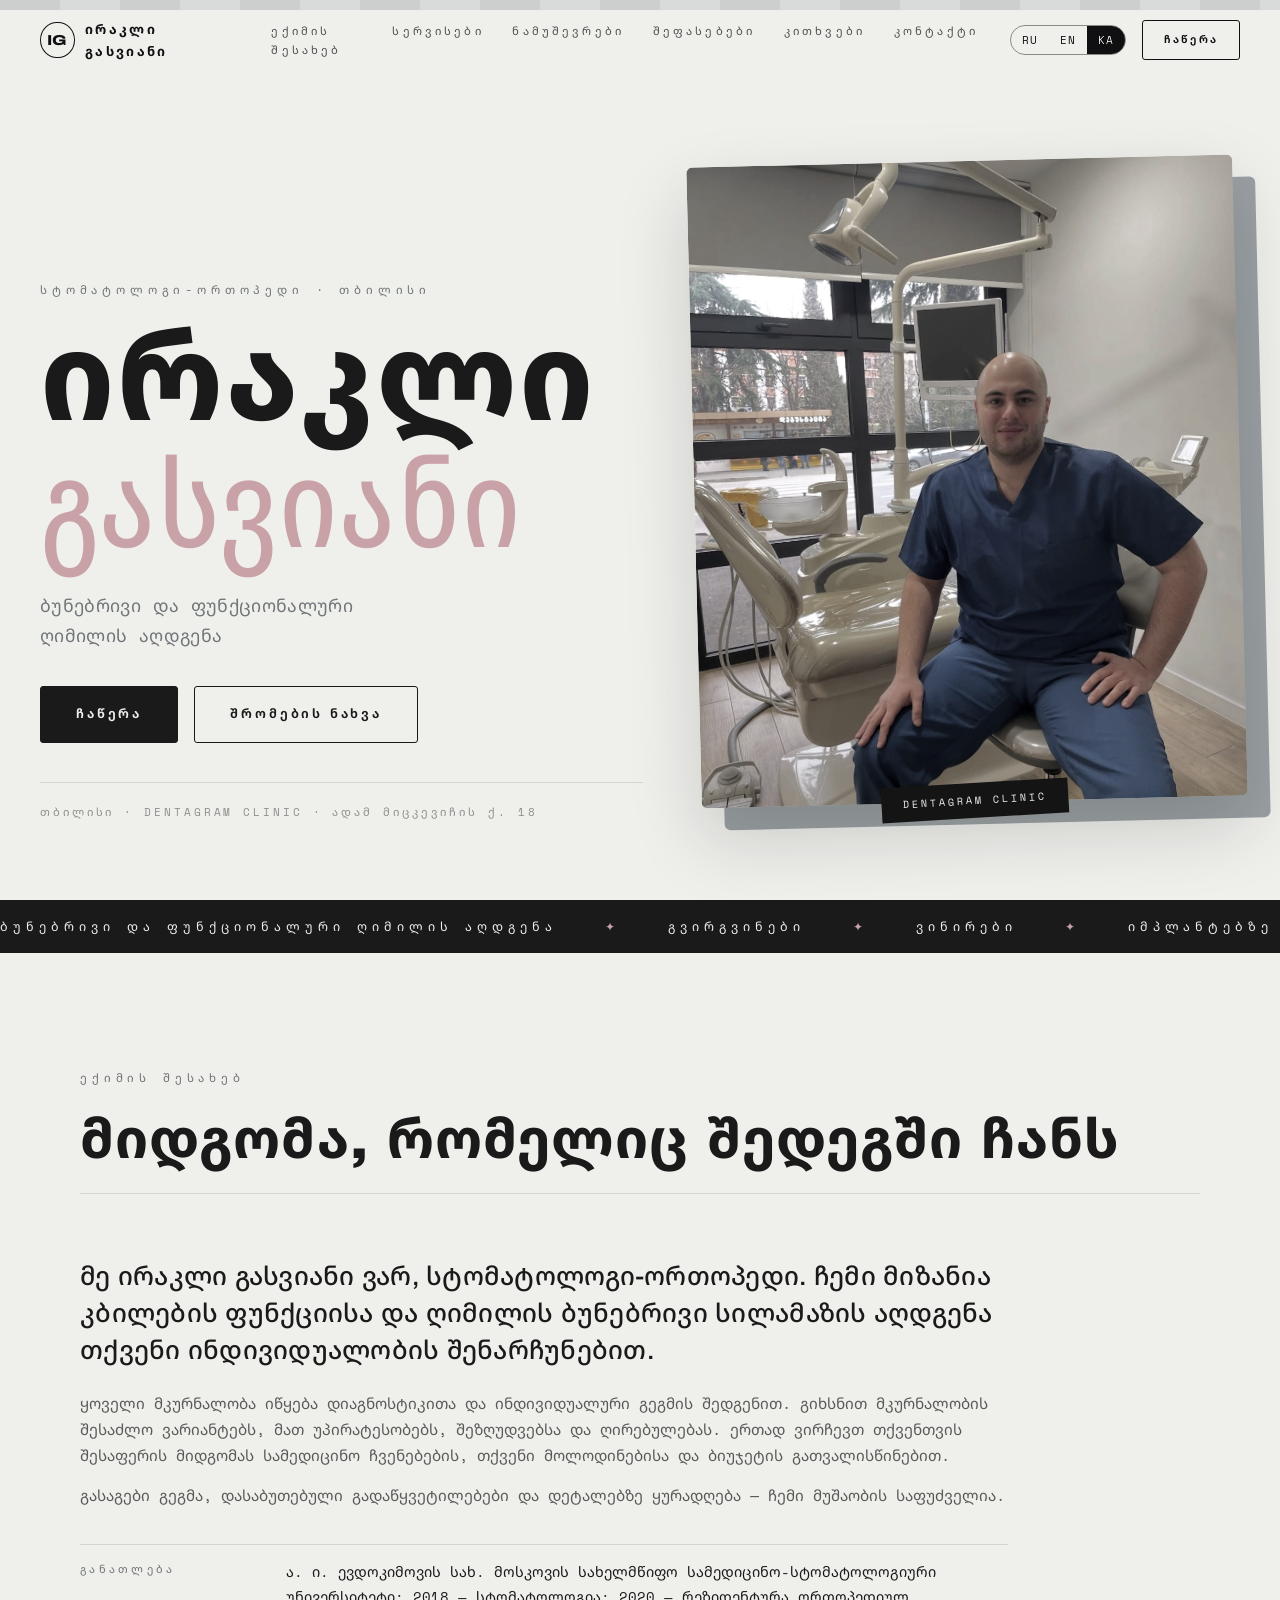
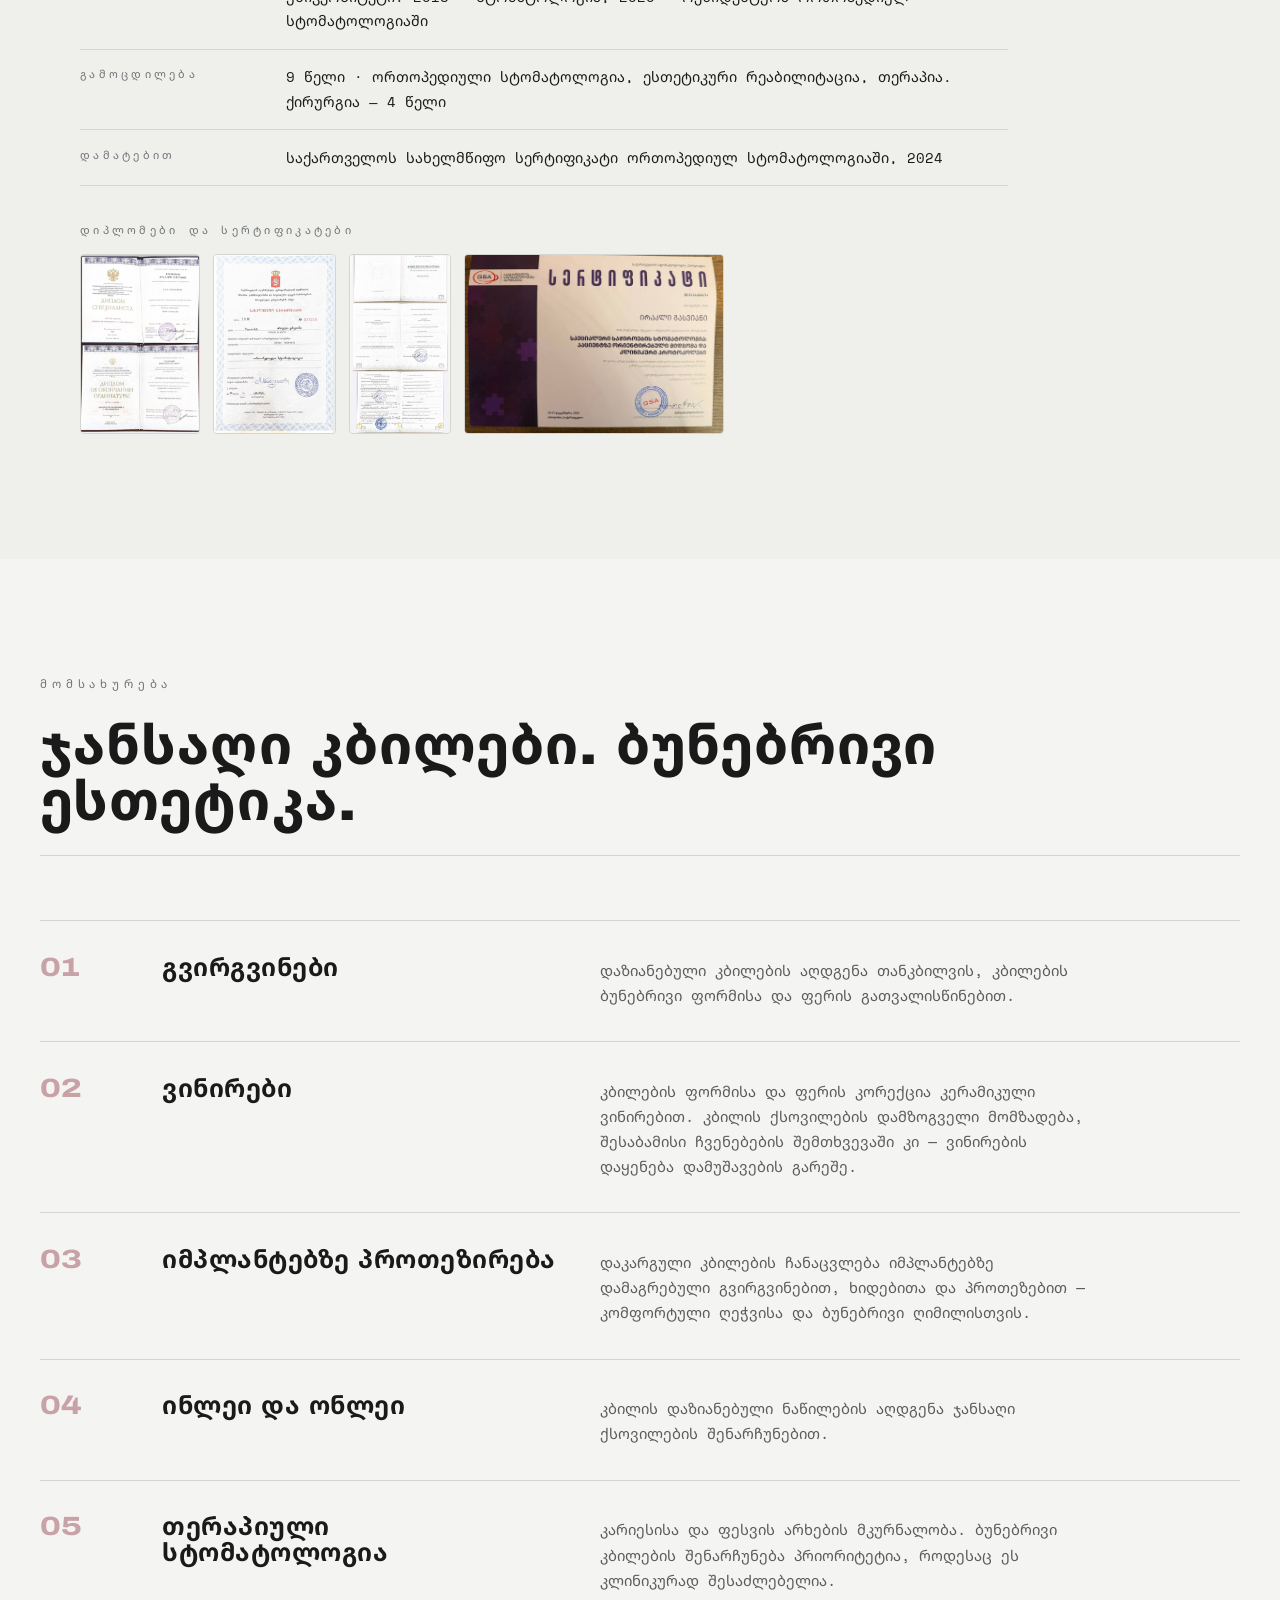
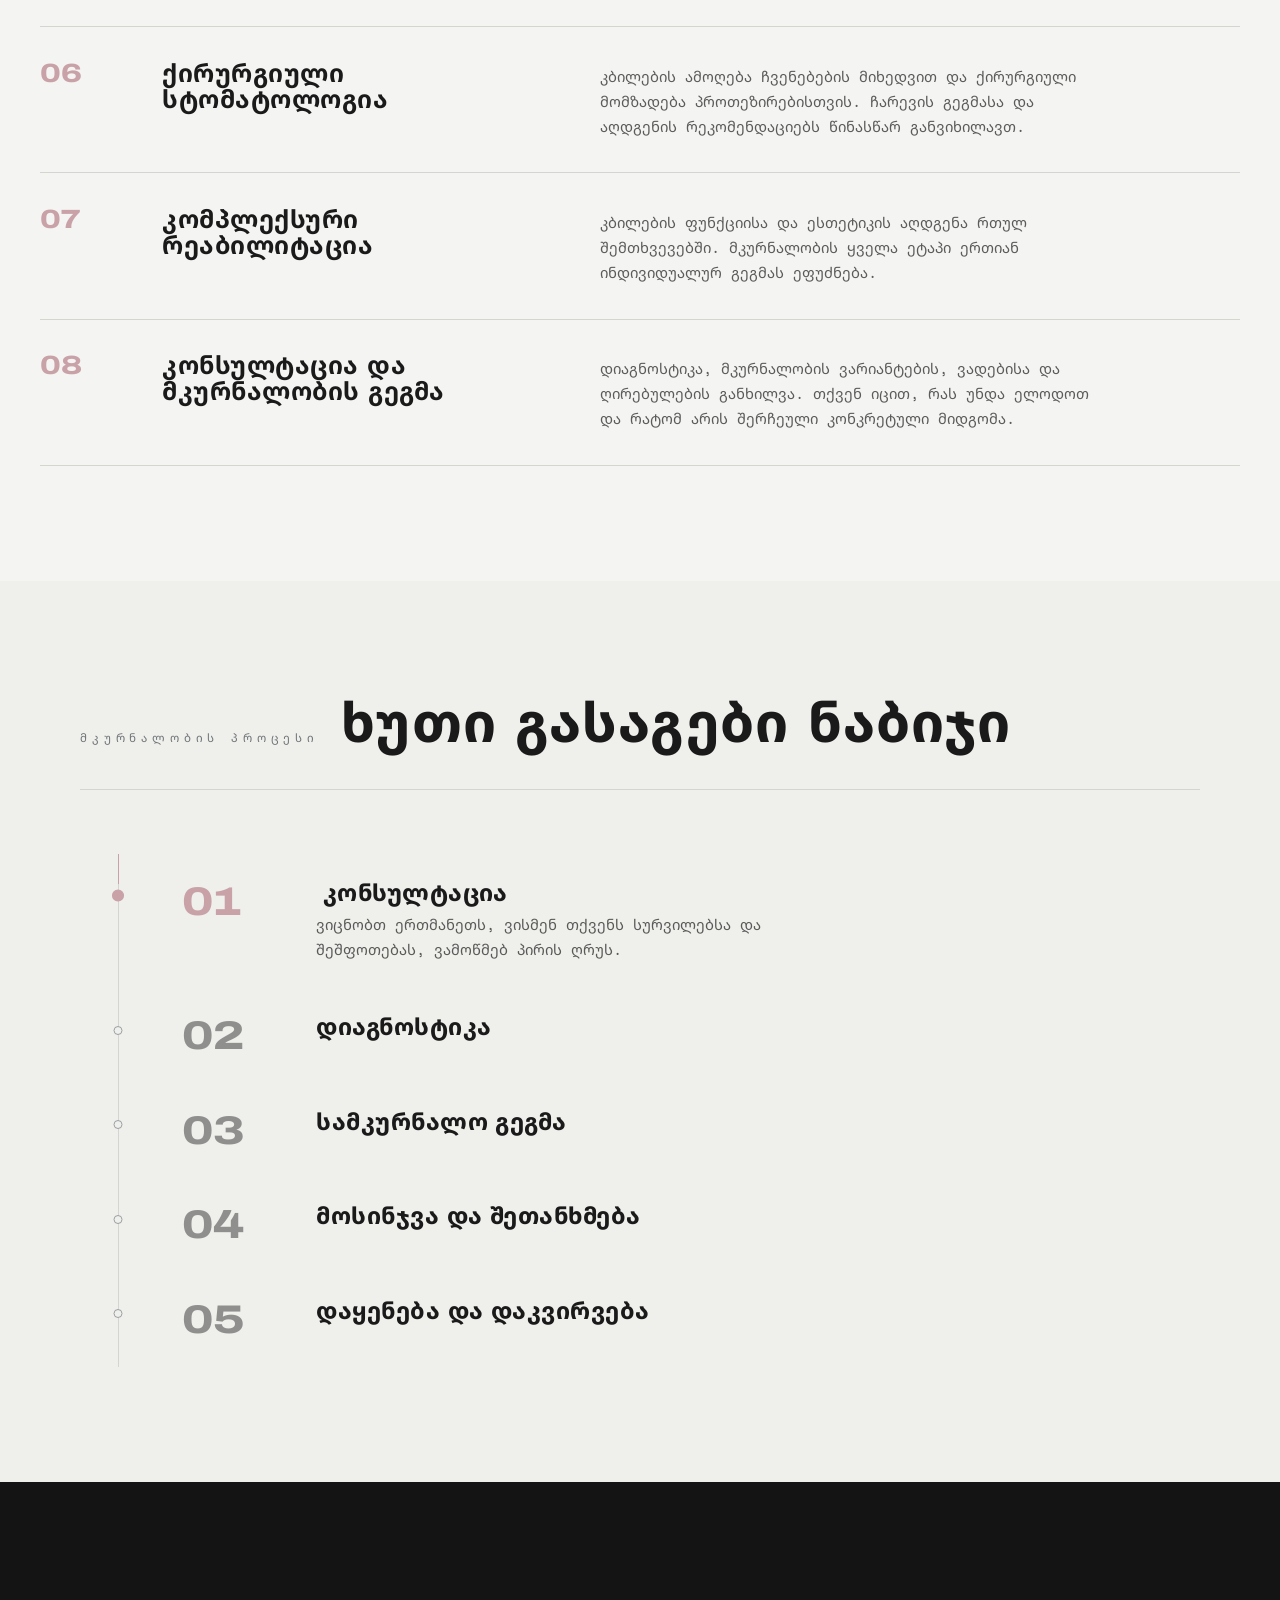
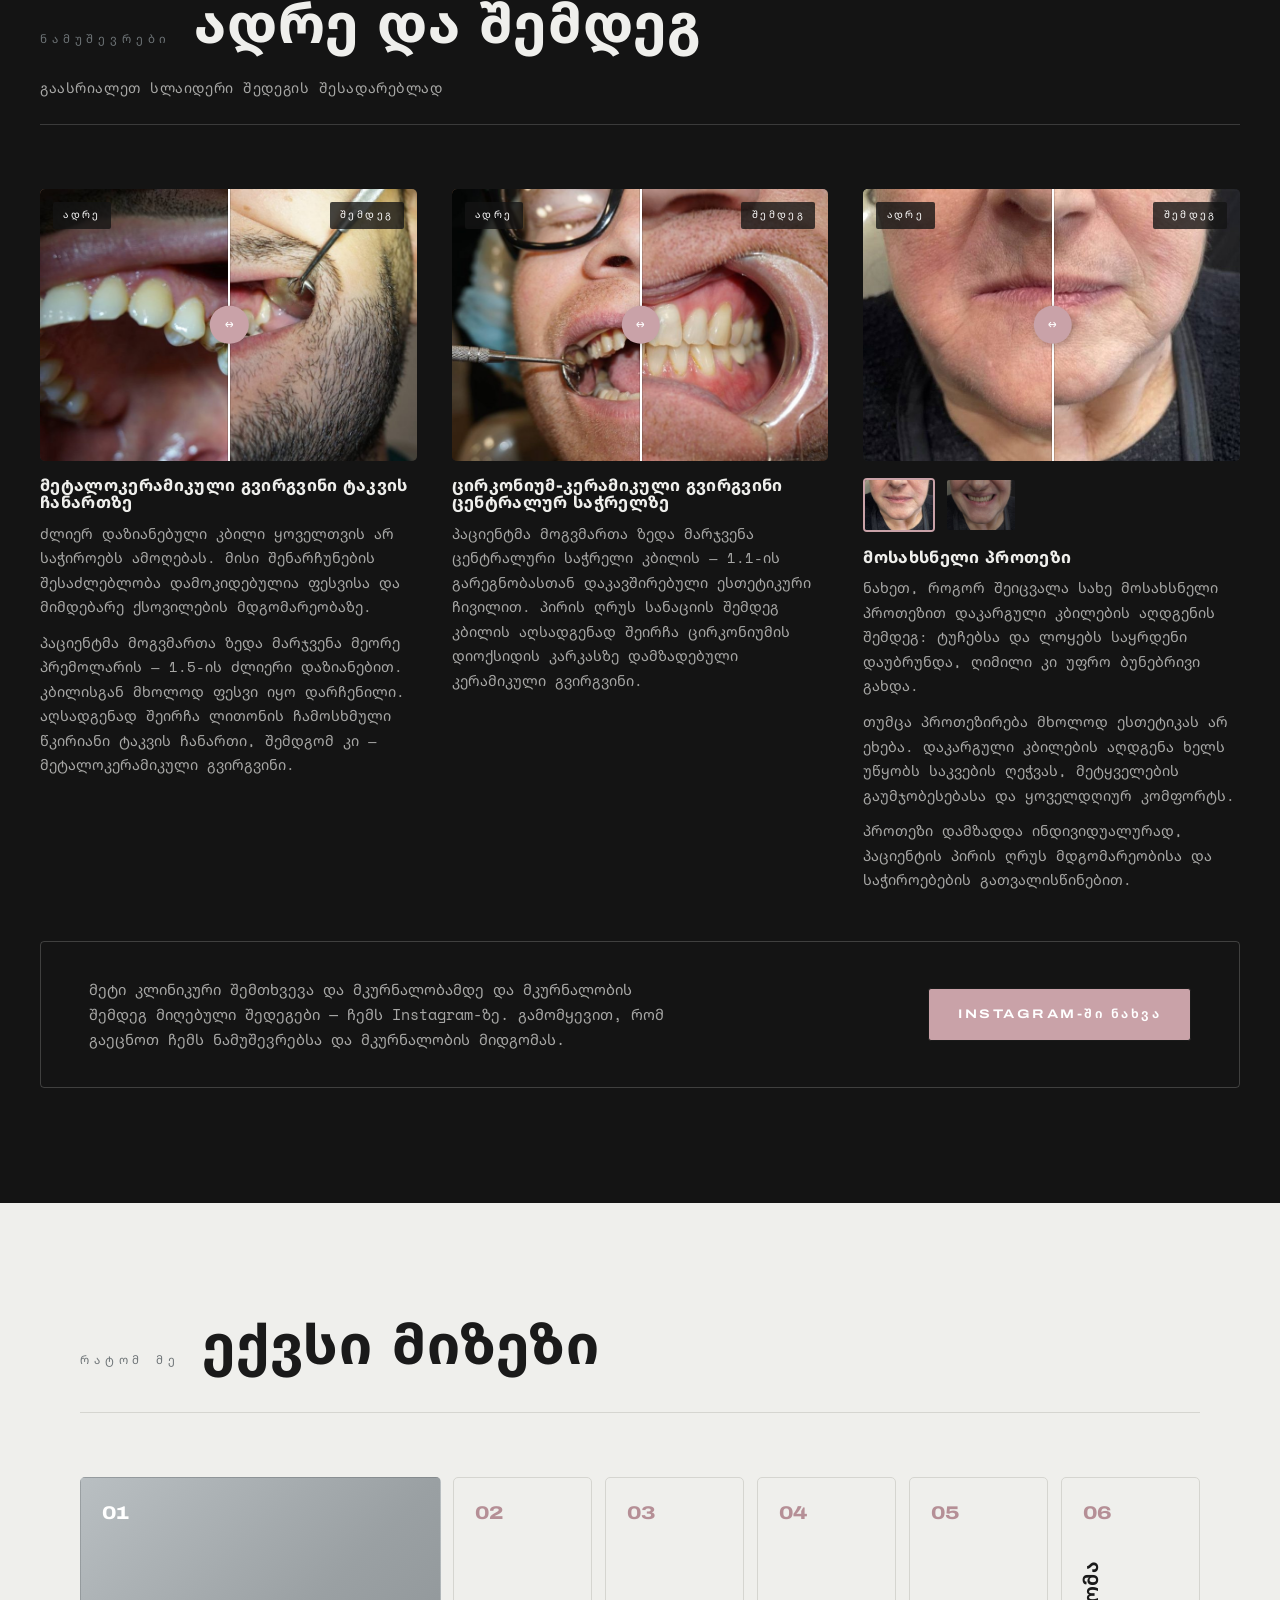
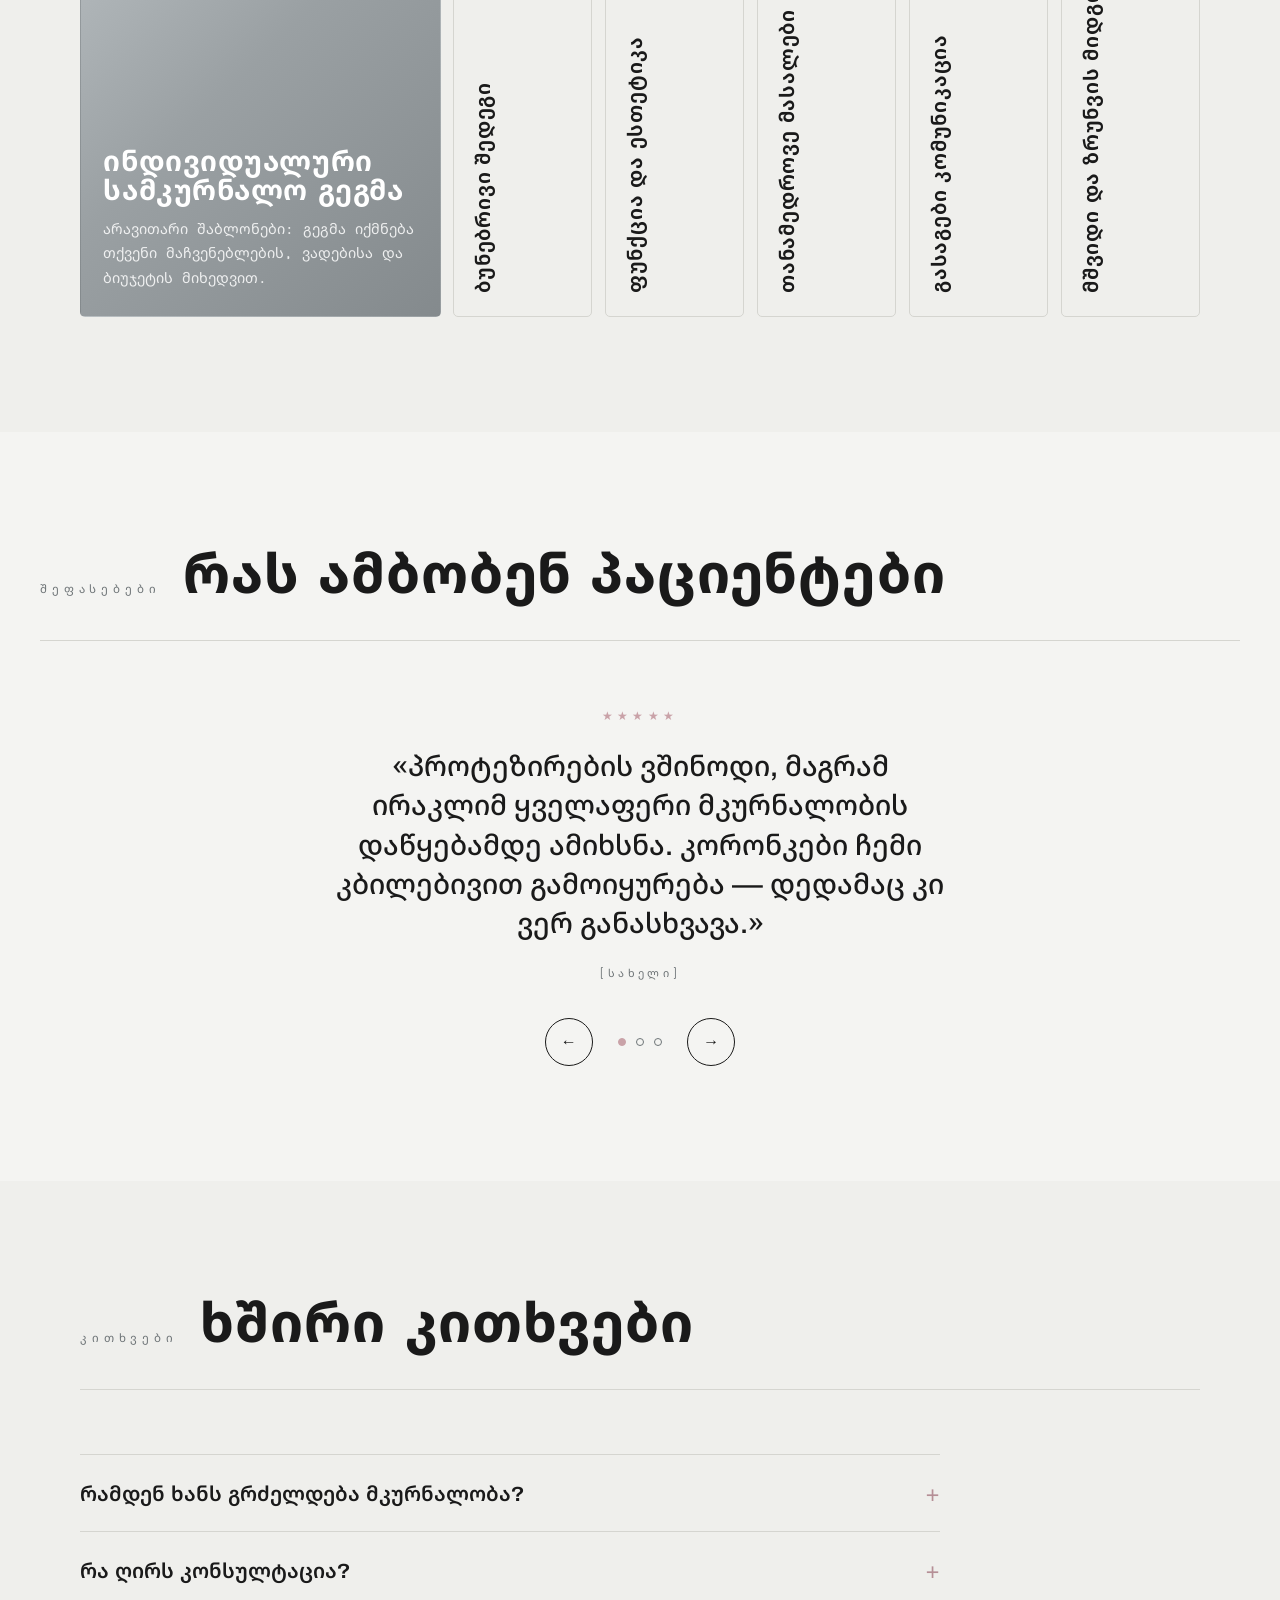
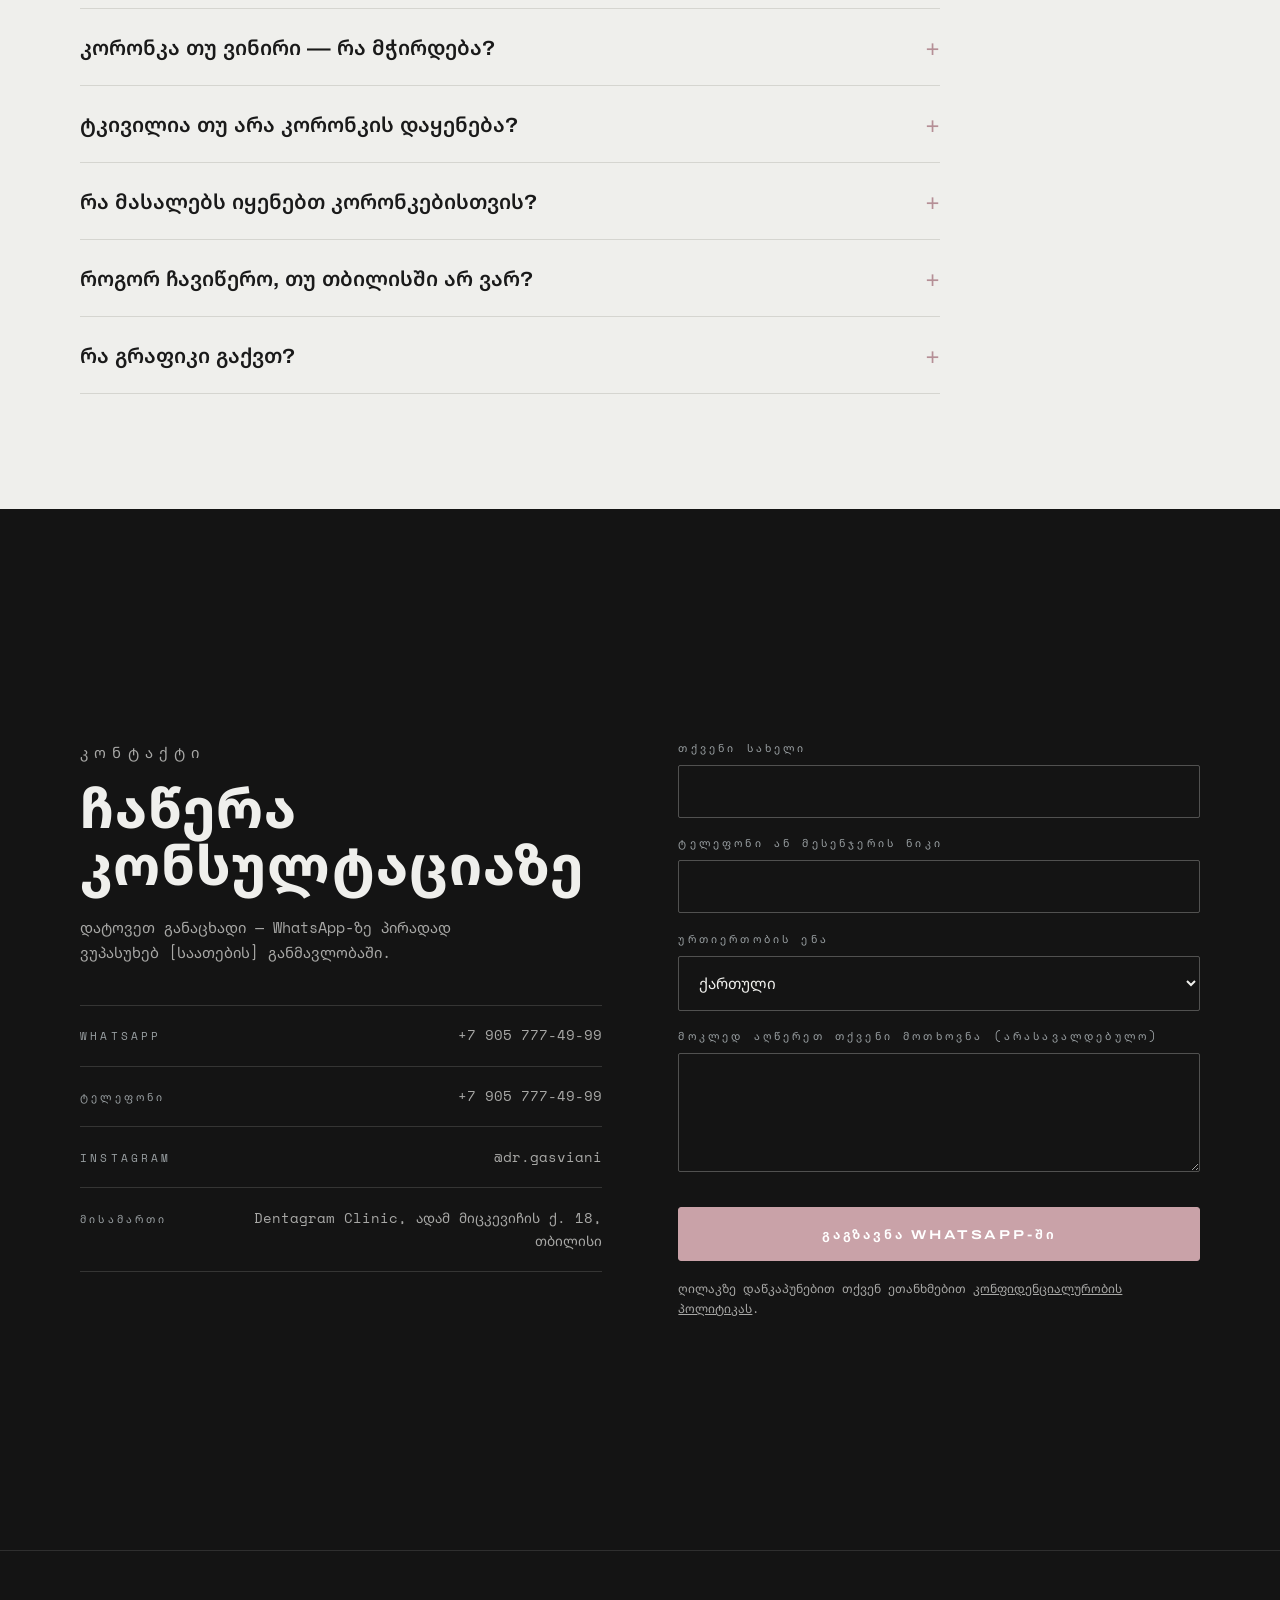
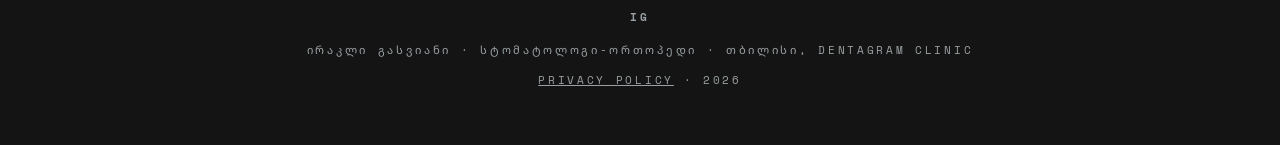
==== commit 3a53d0db: "docs: remove duplicate translated certificate" ====
--- a/index.html
+++ b/index.html
@@ -140,7 +140,6 @@
             <img src="assets/img/doc-1.jpg" alt="Диплом специалиста и ординатуры, МГМСУ им. А. И. Евдокимова" loading="lazy">
             <img src="assets/img/doc-2.jpg" alt="Государственный сертификат Грузии по ортопедической стоматологии" loading="lazy">
             <img src="assets/img/doc-3.jpg" alt="Свидетельства об аккредитации специалиста" loading="lazy">
-            <img src="assets/img/doc-4.jpg" alt="Сертификат ГСА: стоматология для лиц с особыми потребностями (RU)" loading="lazy">
             <img src="assets/img/doc-5.jpg" alt="Сертификат GSA: стоматология для лиц с особыми потребностями (KA)" loading="lazy">
           </div>
         </div>
--- a/css/style.css
+++ b/css/style.css
@@ -118,8 +118,8 @@
   font-size:.7rem;letter-spacing:.26em;text-transform:uppercase;
   color:var(--ink-45);border-top:1px solid var(--line);padding-top:1.2rem;
 }
-.hero-photo{position:relative;align-self:center;aspect-ratio:4/4.7}
-.hero-photo-frame{position:absolute;inset:0;overflow:hidden;border-radius:999px 999px 6px 6px}
+.hero-photo{position:relative;align-self:center;aspect-ratio:4/4.7;transform:rotate(-1.4deg)}
+.hero-photo-frame{position:absolute;inset:0;overflow:hidden;border-radius:6px;box-shadow:0 30px 70px rgba(26,26,26,.18)}
 .hero-photo-frame img{
   width:100%;height:100%;object-fit:cover;object-position:center 22%;
   transition:transform 1.2s var(--ease);
@@ -127,8 +127,10 @@
 }
 .hero-photo:hover .hero-photo-frame img{transform:scale(1.04)}
 .hero-arch{
-  position:absolute;inset:-1.2rem 1.2rem 1.2rem -1.2rem;z-index:-1;
-  border:1px solid var(--pink);border-radius:999px 999px 6px 6px;
+  position:absolute;inset:0;z-index:-1;
+  transform:translate(1.4rem,1.4rem);
+  background:var(--steel);
+  border-radius:6px;
 }
 .hero-badge{
   position:absolute;left:50%;bottom:-1rem;transform:translateX(-50%) rotate(-2deg);
@@ -444,8 +446,8 @@
 /* ===== Responsive ===== */
 @media (max-width:900px){
   .hero{grid-template-columns:1fr;min-height:auto;padding-top:6.5rem}
-  .hero-photo{order:-1;aspect-ratio:4/4.2;max-width:400px;margin:0 auto;width:100%}
-  .hero-arch{inset:-.8rem .8rem .8rem -.8rem}
+  .hero-photo{order:-1;aspect-ratio:4/4.2;max-width:400px;margin:0 auto;width:100%;transform:none}
+  .hero-arch{transform:translate(.8rem,.8rem)}
   .about-grid,.contact-grid{grid-template-columns:1fr}
   .service{grid-template-columns:52px 1fr}
   .service p{grid-column:2}
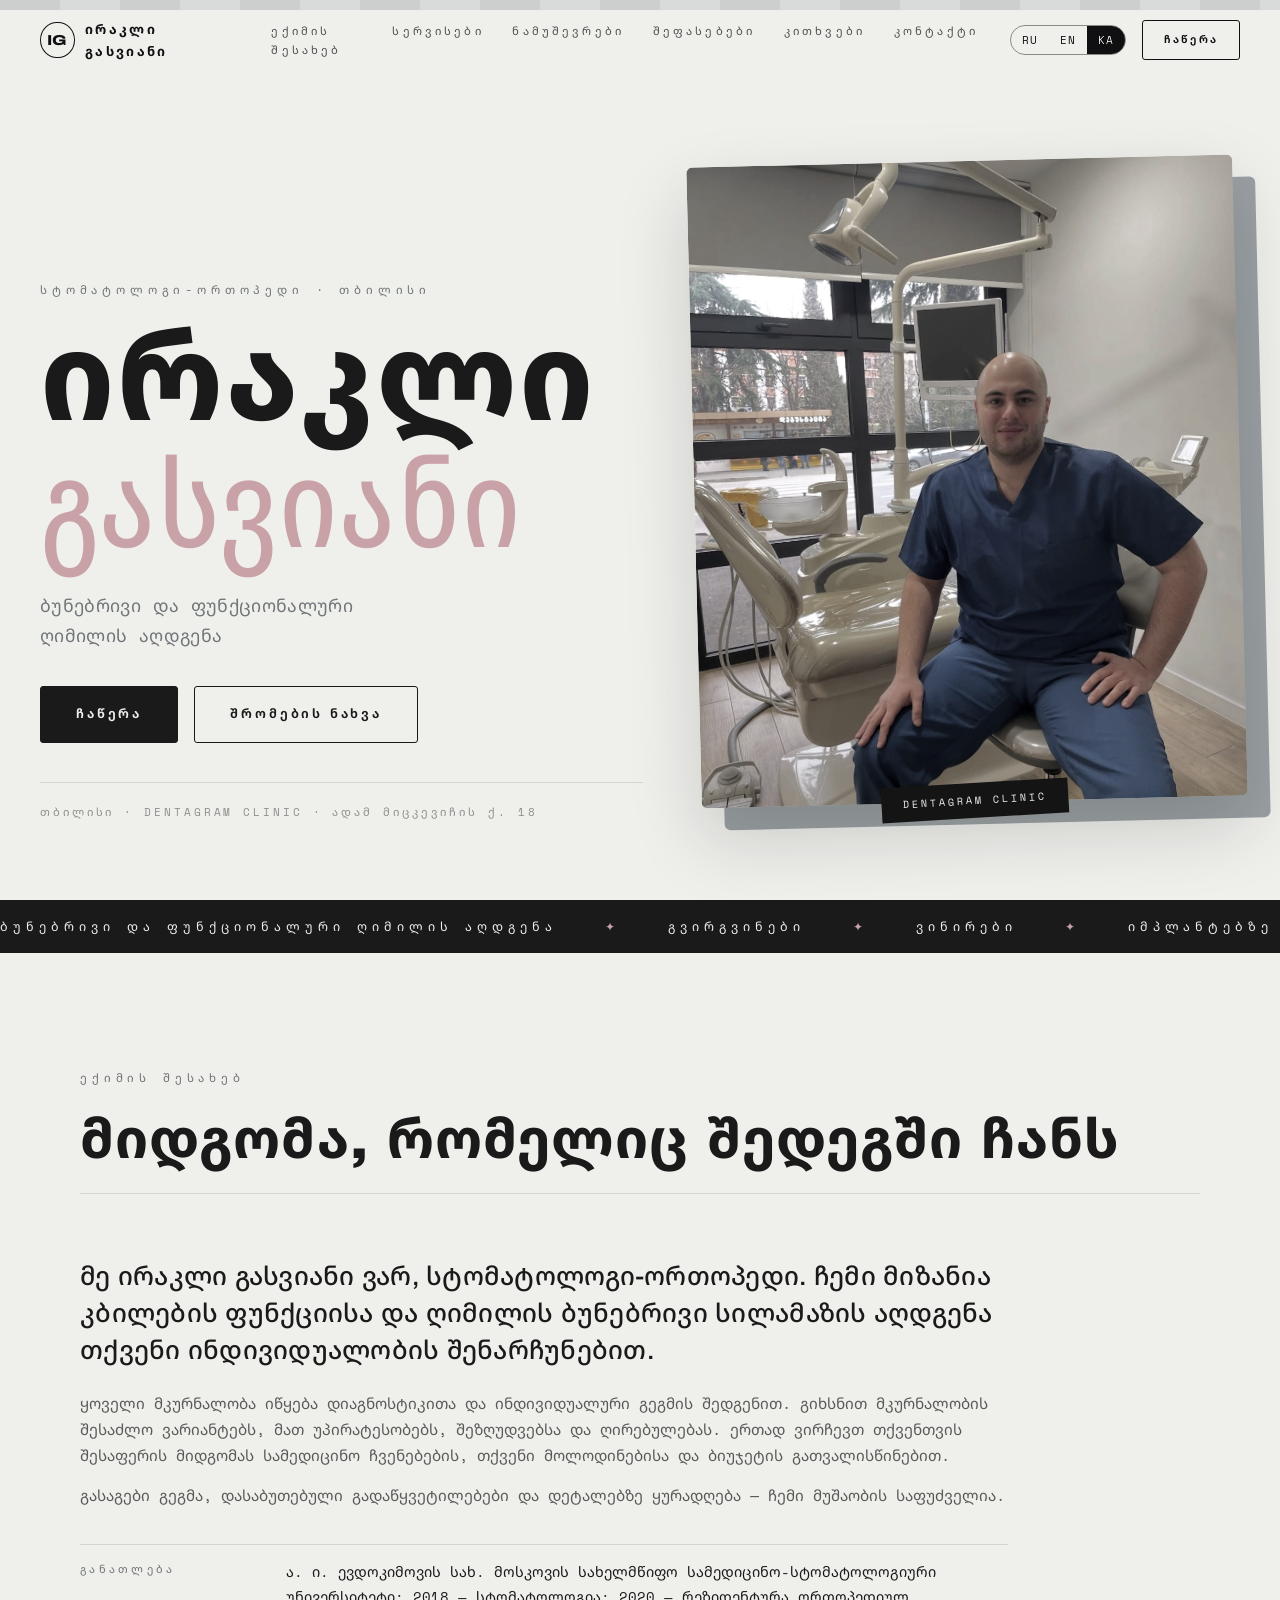
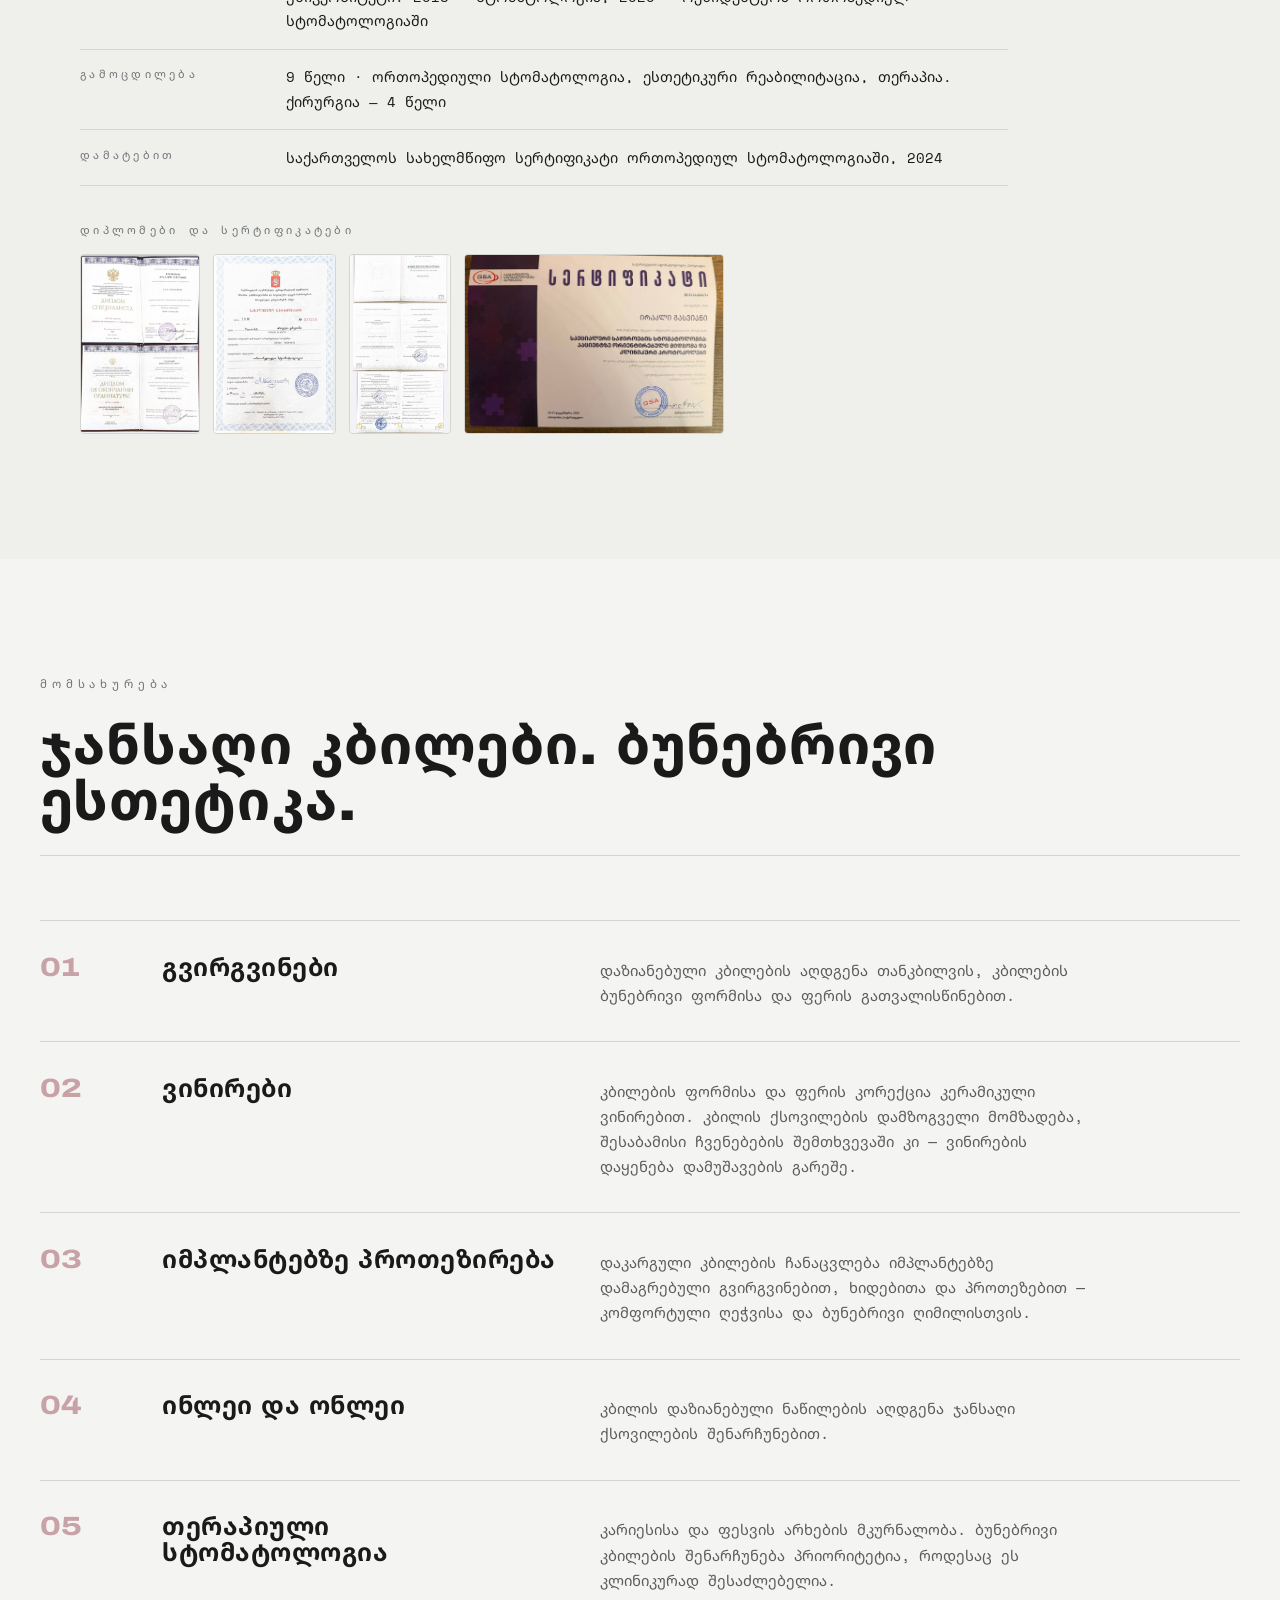
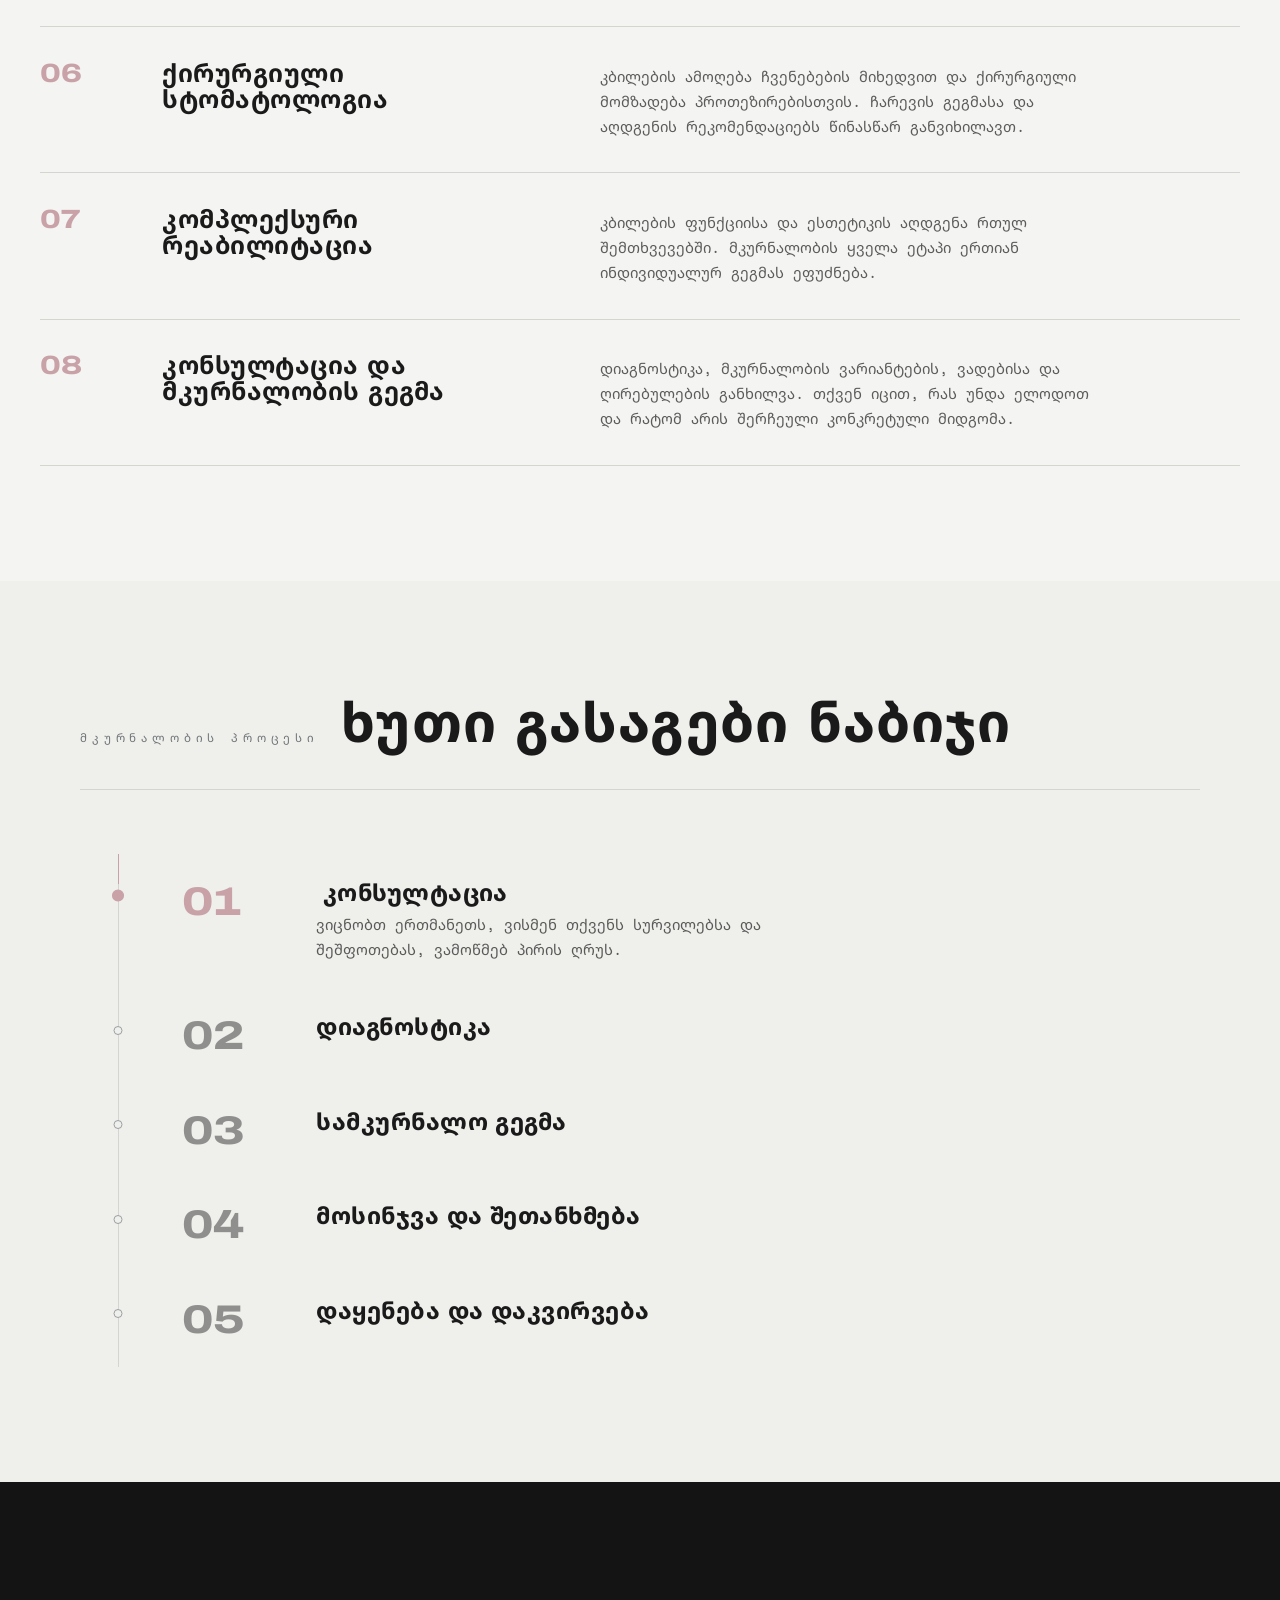
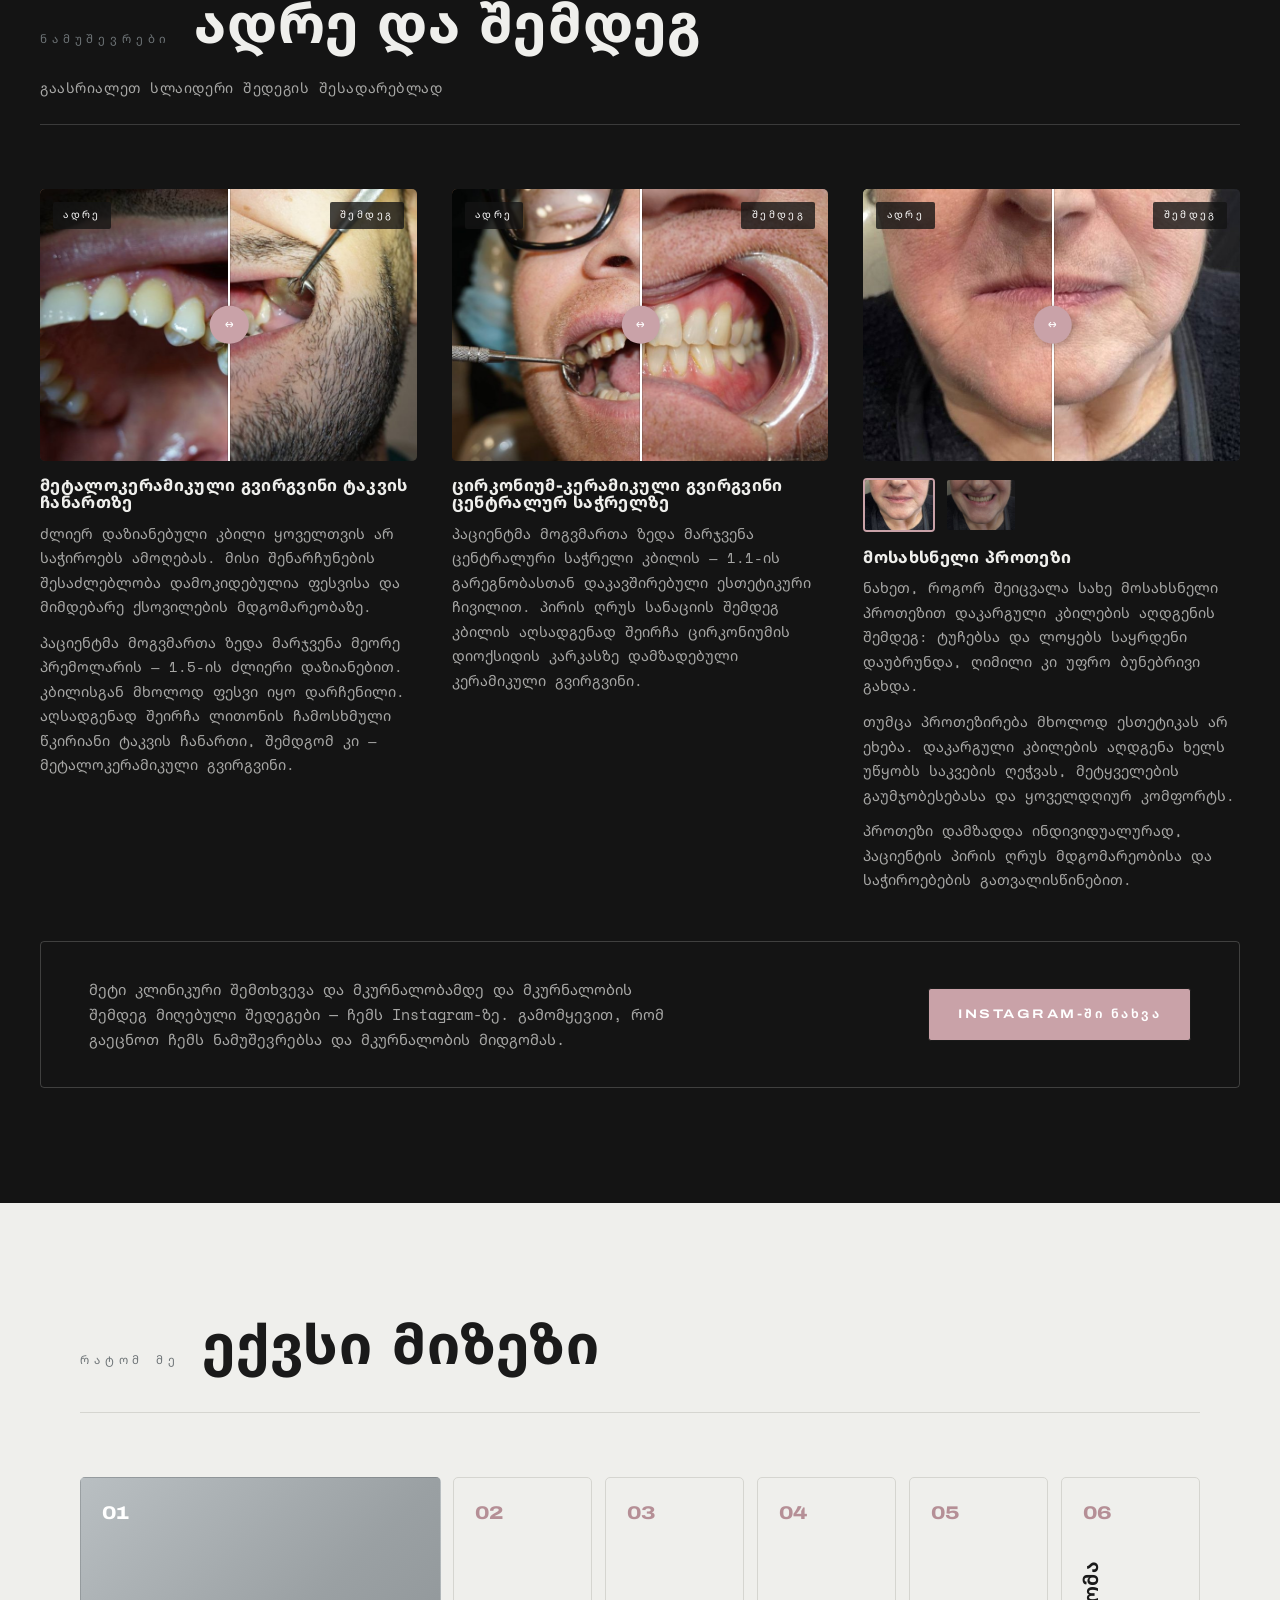
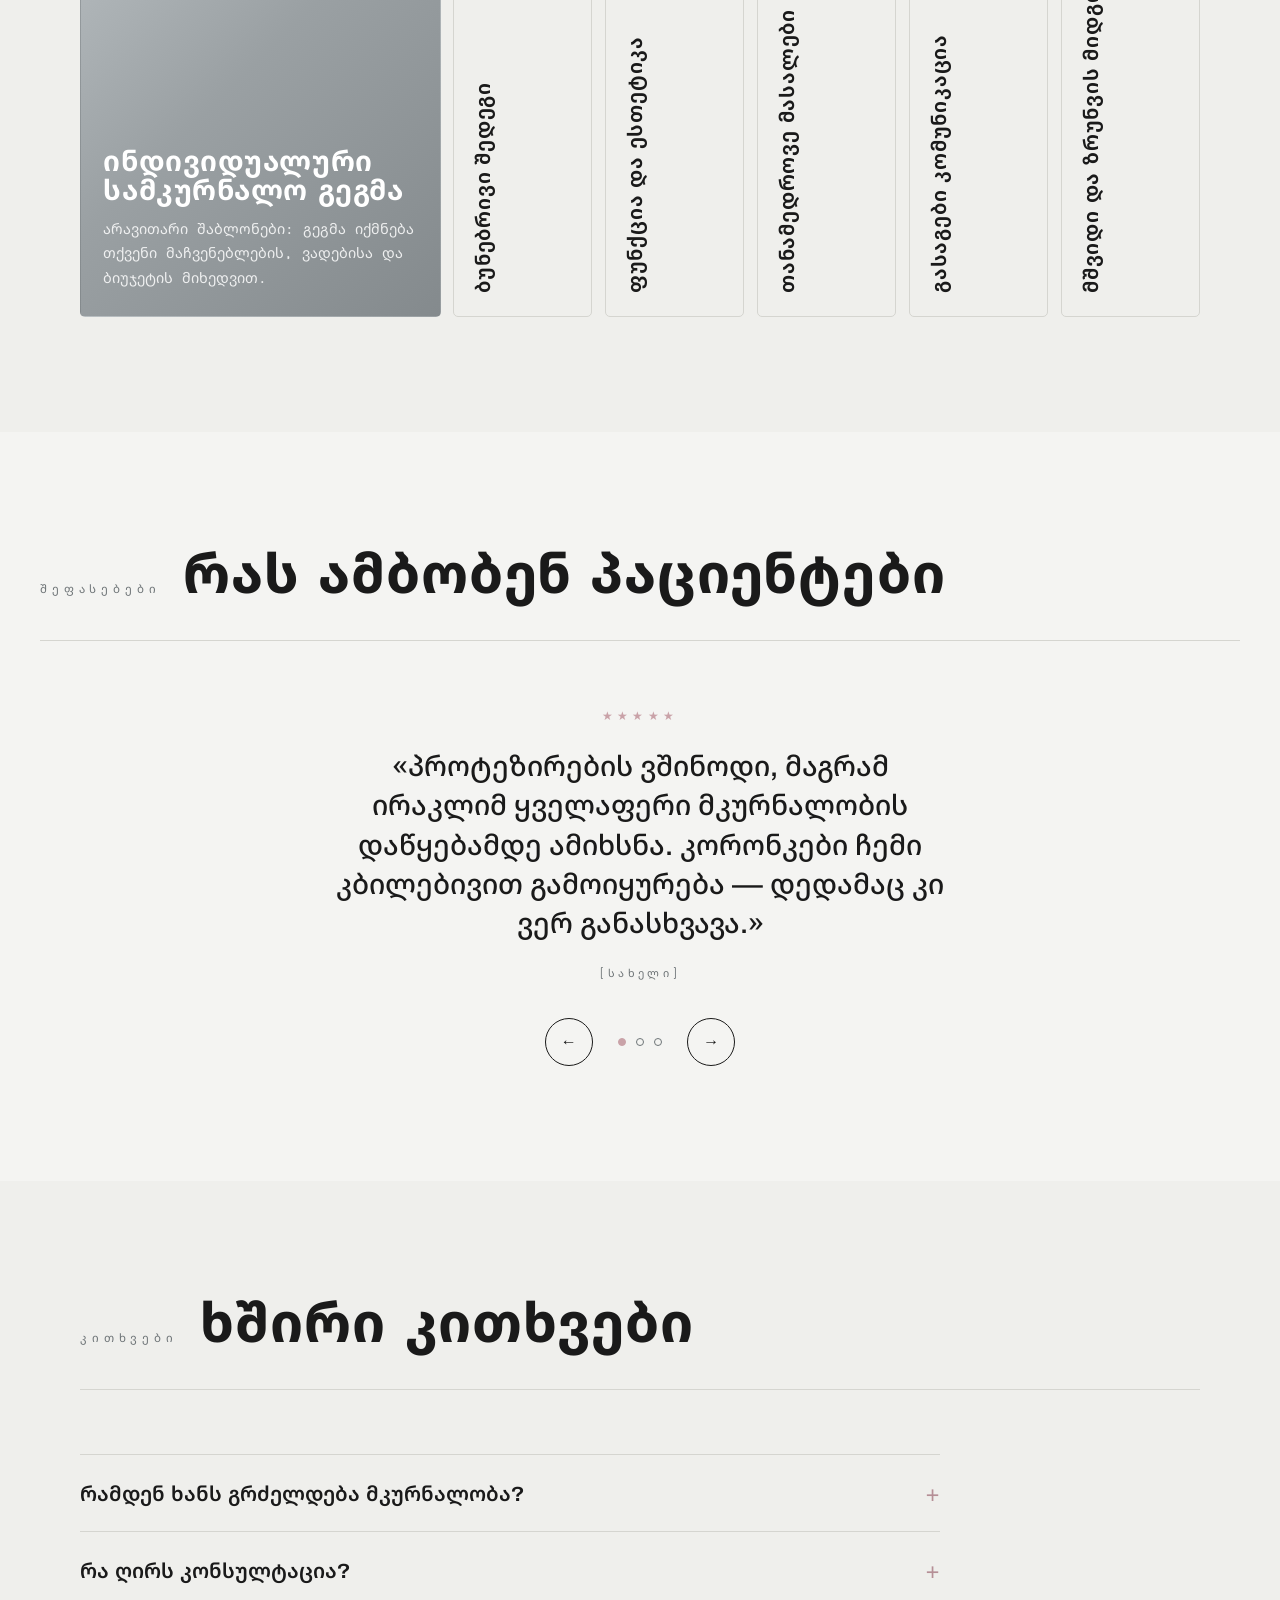
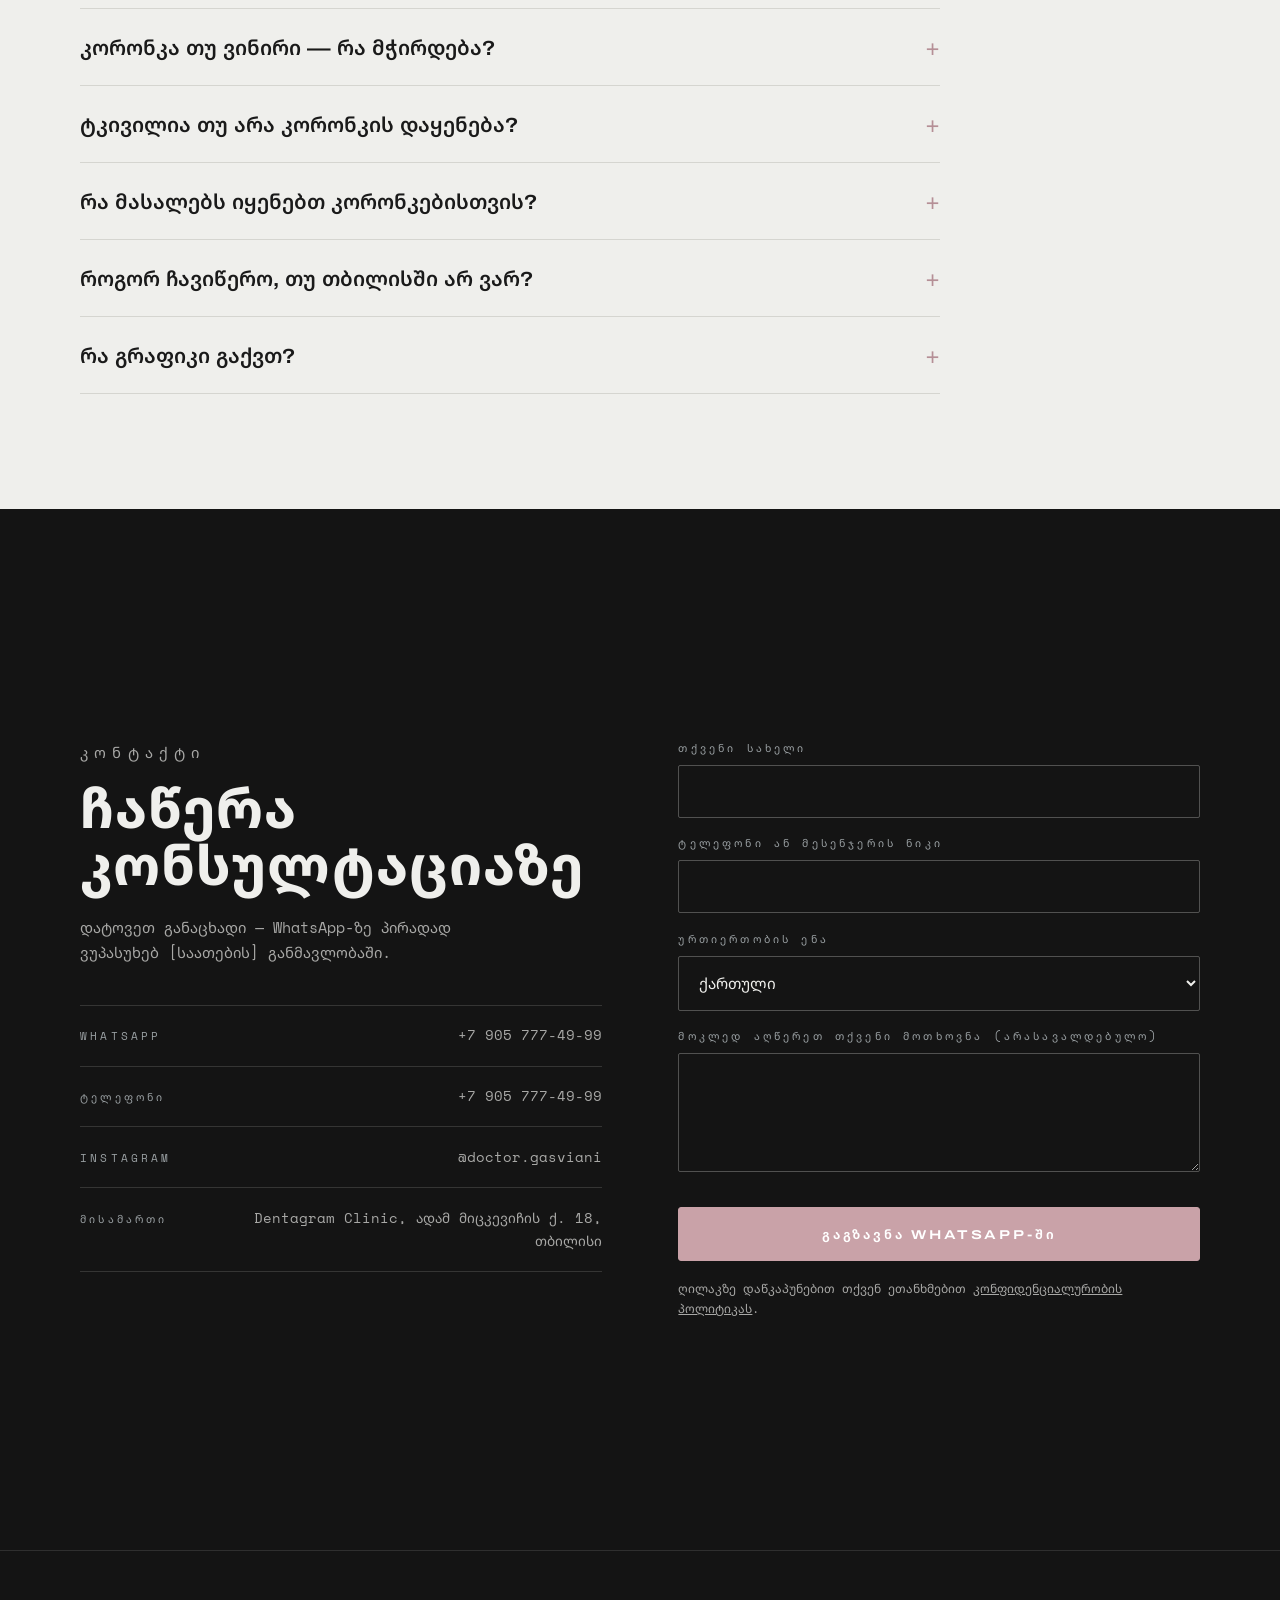
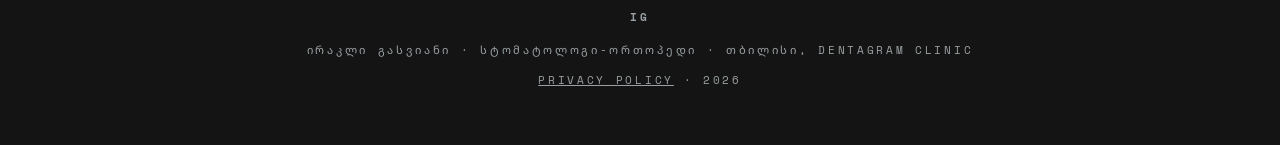
==== commit aa5e60f6: "change instagram link" ====
--- a/index.html
+++ b/index.html
@@ -175,7 +175,7 @@
     <div class="cases-grid" id="casesGrid"><!-- рендерится из js/i18n.js, фото — js/config.js --></div>
     <div class="cases-ig reveal">
       <p data-i18n="cases.ig">Больше моих работ и результатов до и после лечения — в моём Instagram. Подписывайтесь, чтобы познакомиться с моими работами и подходом к лечению.</p>
-      <a class="btn btn-ig" id="igCasesLink" href="https://instagram.com/dr.gasviani" target="_blank" rel="noopener" data-track="instagram_click" data-i18n="cases.igCta">Смотреть в Instagram</a>
+      <a class="btn btn-ig" id="igCasesLink" href="https://www.instagram.com/doctor.gasviani" target="_blank" rel="noopener" data-track="instagram_click" data-i18n="cases.igCta">Смотреть в Instagram</a>
     </div>
   </section>
 
